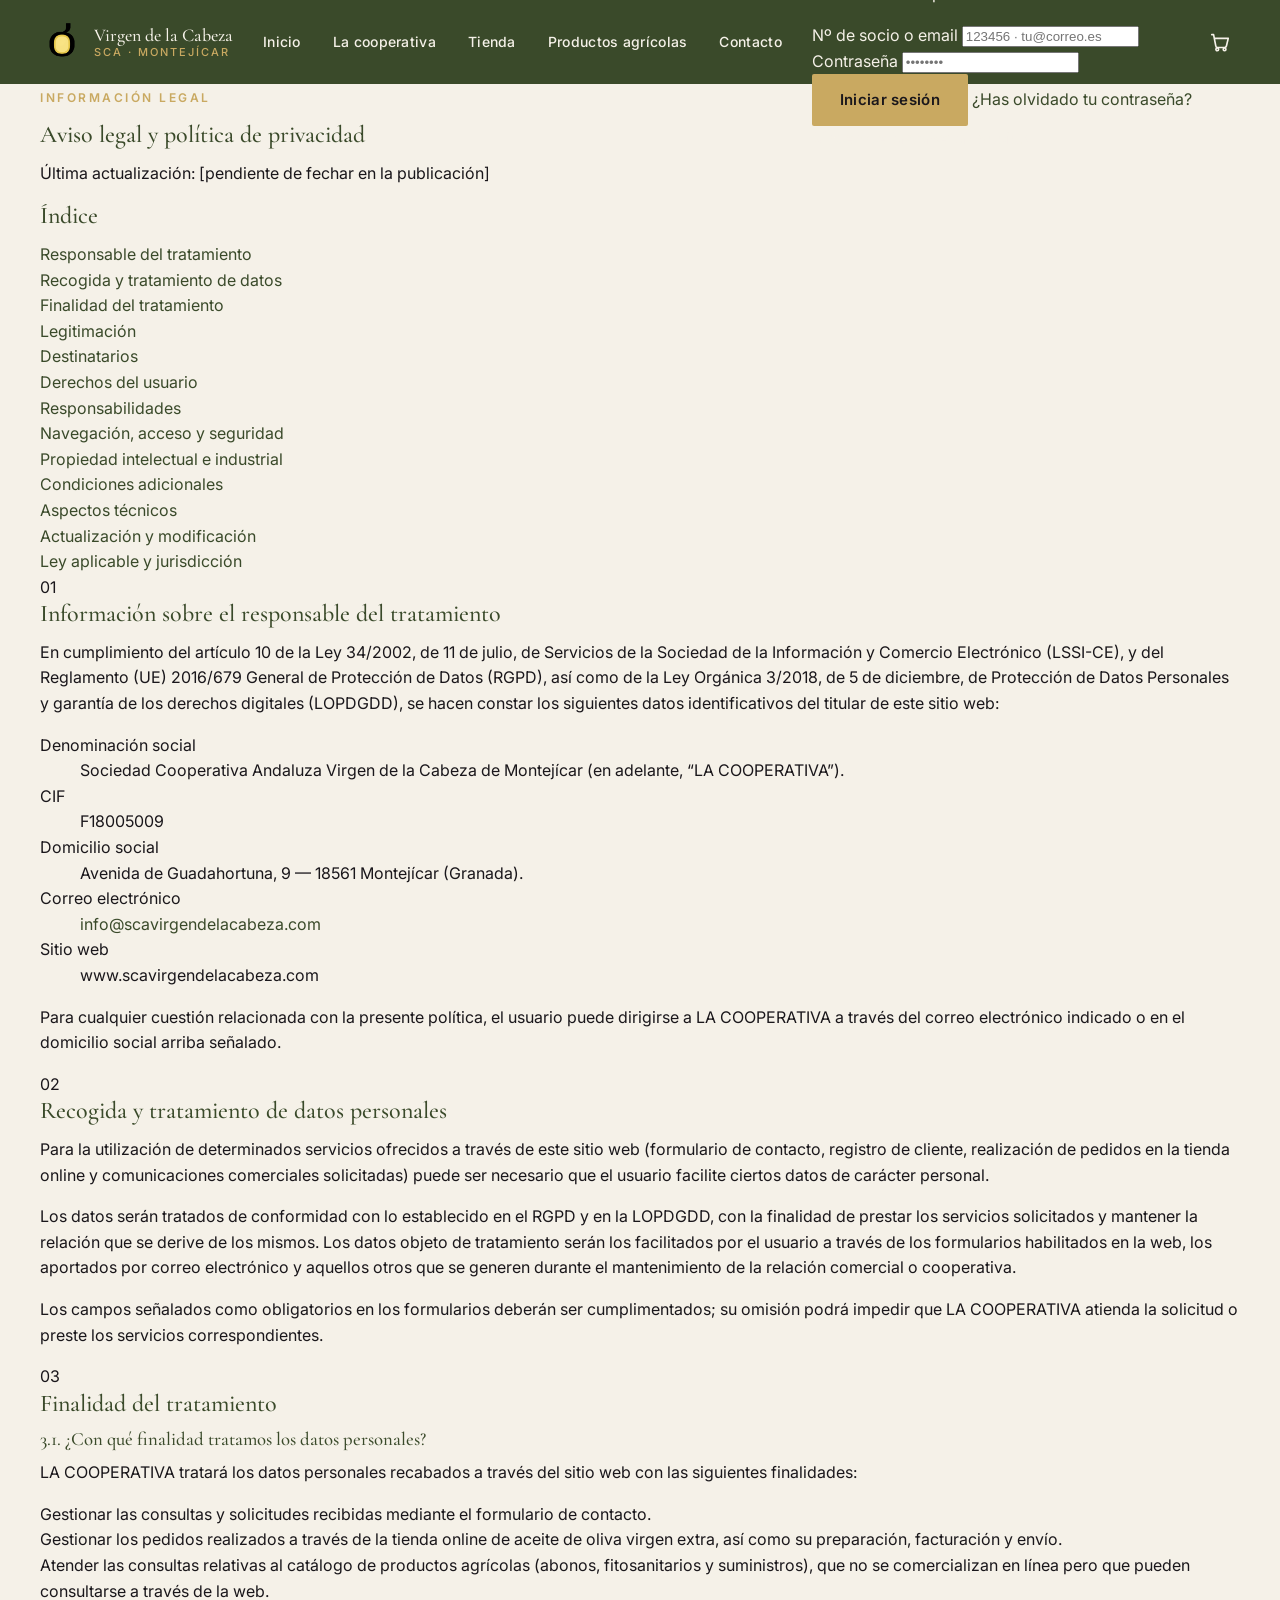
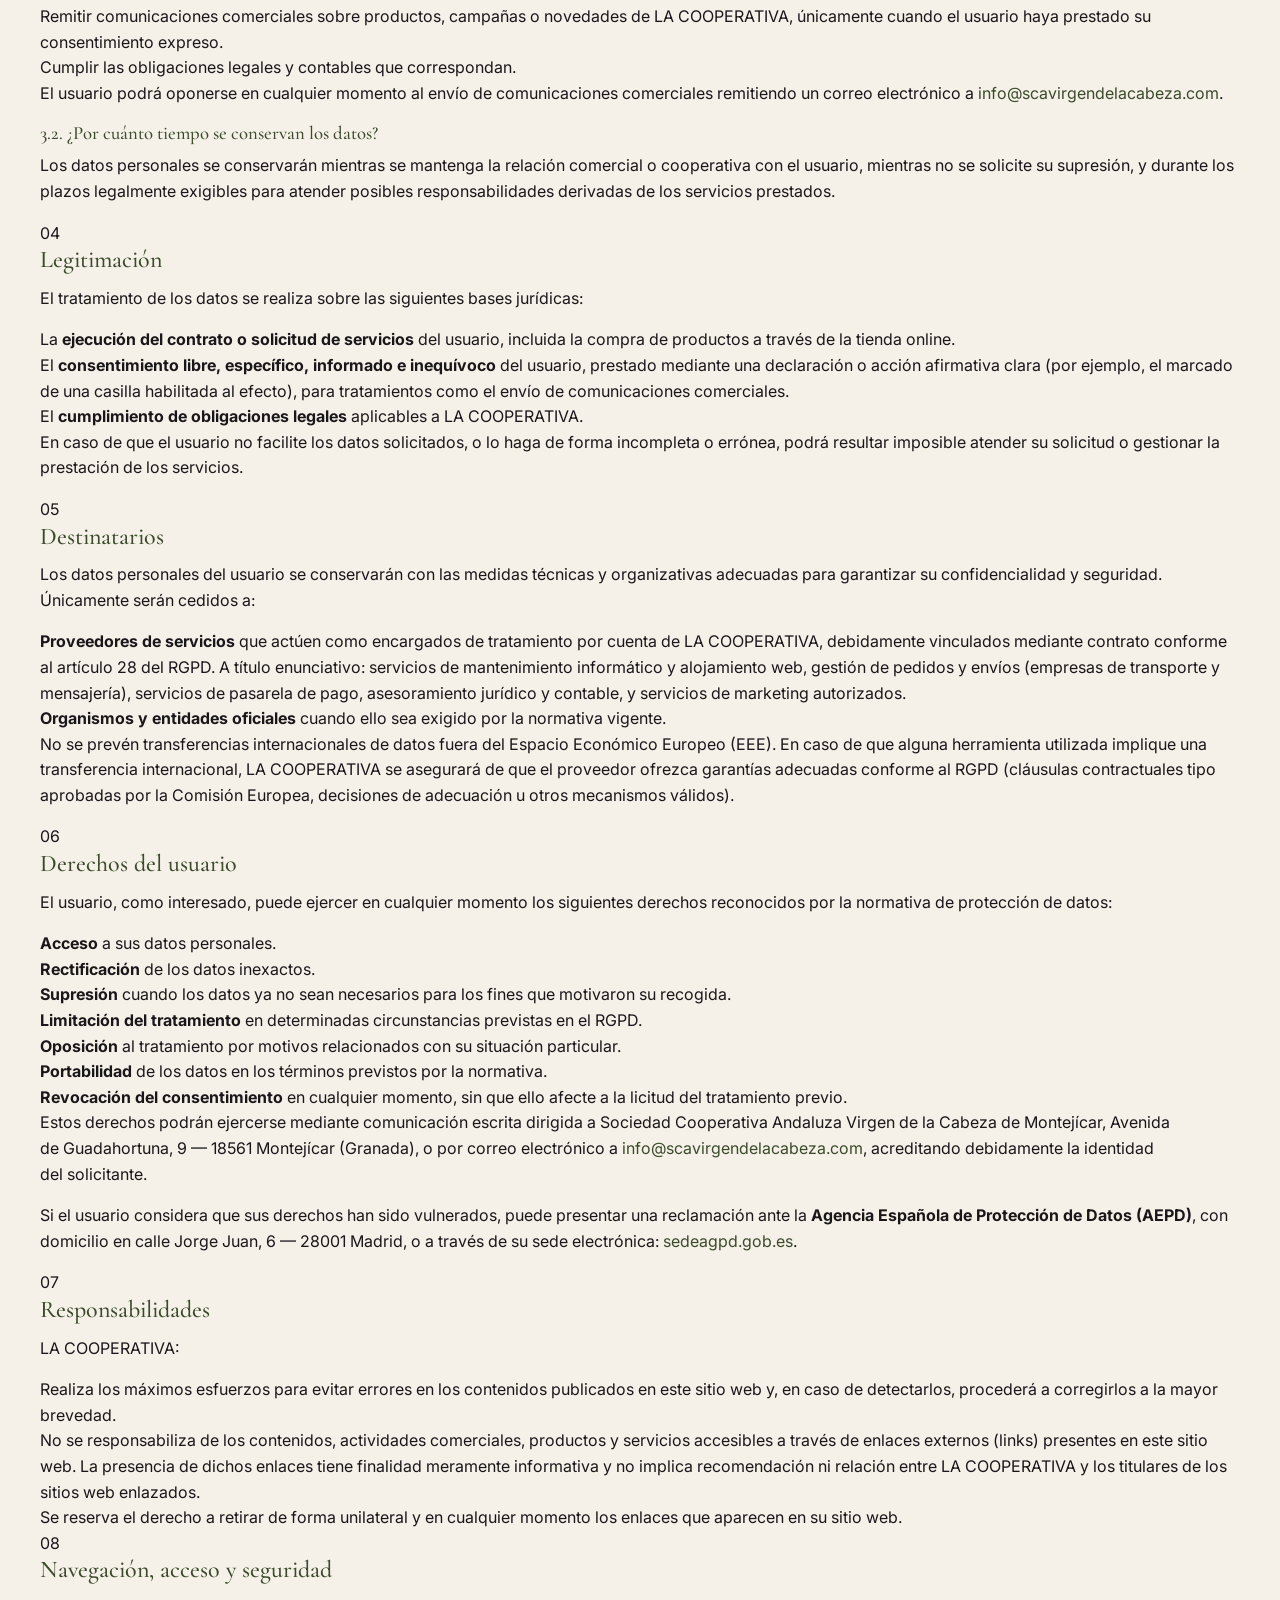
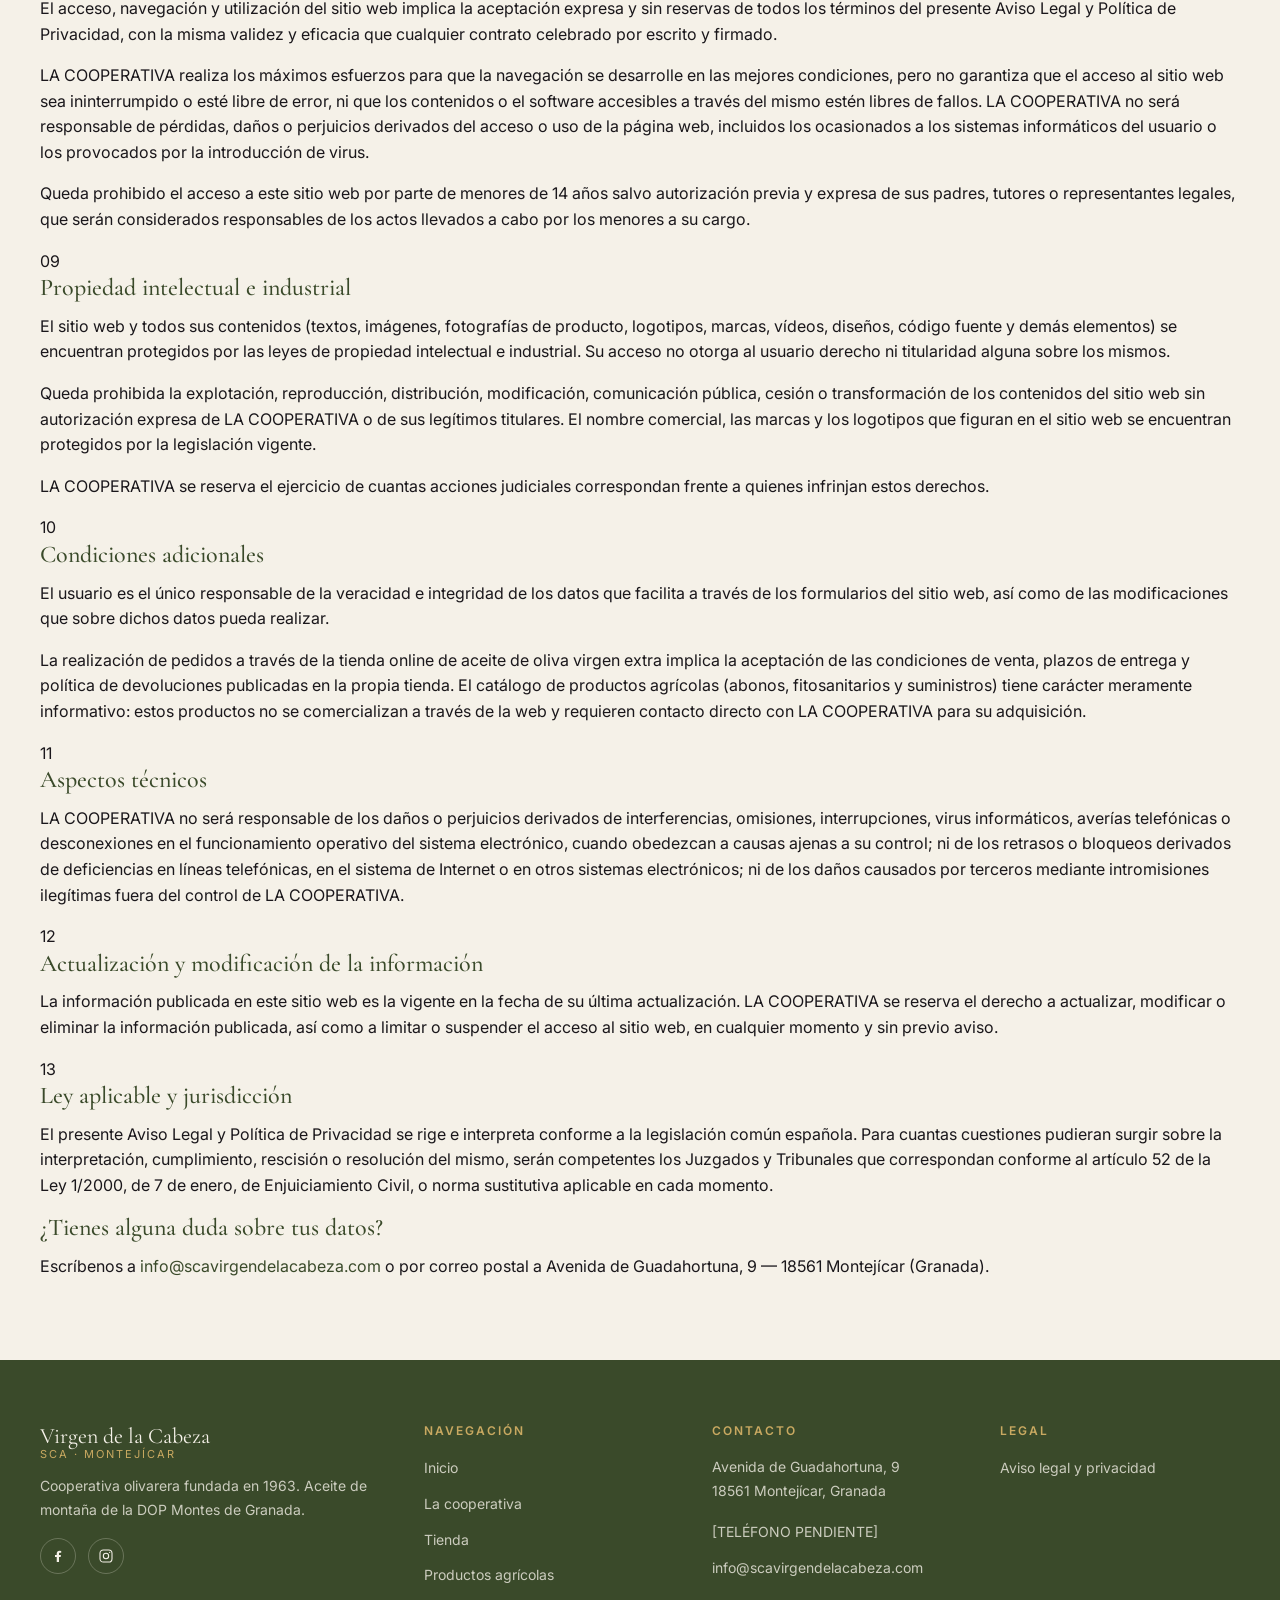
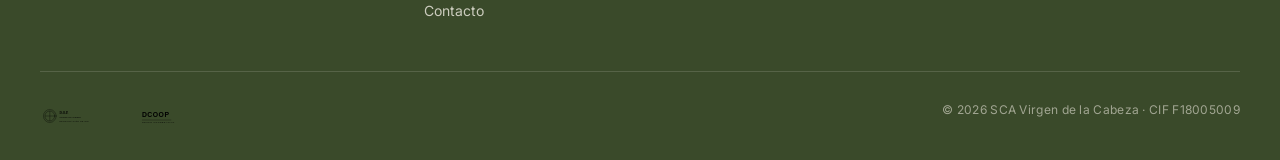
==== aviso-legal.html @ dc2689e3 "Add files via upload" ====
<!DOCTYPE html>
<html lang="es">
<head>
  <meta charset="UTF-8" />
  <meta name="viewport" content="width=device-width, initial-scale=1.0" />
  <title>Aviso legal y política de privacidad · SCA Virgen de la Cabeza</title>
  <meta name="description" content="Aviso legal y política de privacidad de la Sociedad Cooperativa Andaluza Virgen de la Cabeza de Montejícar (Granada). CIF F18005009." />
  <meta name="robots" content="index,follow" />

  <!-- Google Fonts: Cormorant Garamond (titular) + Inter (cuerpo) -->
  <link rel="preconnect" href="https://fonts.googleapis.com" />
  <link rel="preconnect" href="https://fonts.gstatic.com" crossorigin />
  <link href="https://fonts.googleapis.com/css2?family=Cormorant+Garamond:wght@400;500;600&family=Inter:wght@400;500;600;700&display=swap" rel="stylesheet" />

  <link rel="stylesheet" href="styles/global.css" />
  <link rel="stylesheet" href="styles/componentes.css" />
  <link rel="stylesheet" href="styles/paginas.css" />
</head>

<body>

  <!-- ============================================================
       HEADER GLOBAL
       ============================================================ -->
  <header class="encabezado" role="banner">
    <div class="contenedor encabezado__inner">
      <a href="index.html" class="encabezado__logo" aria-label="SCA Virgen de la Cabeza — Inicio">
        <img src="assets/images/icons/LogoSCA.png" alt="" class="encabezado__logo-icono" aria-hidden="true" />
        <span>
          <span class="encabezado__logo-marca">Virgen de la Cabeza</span>
          <span class="encabezado__logo-sub">SCA · Montejícar</span>
        </span>
      </a>

      <nav class="encabezado__nav" aria-label="Navegación principal">
        <ul class="encabezado__nav-lista">
          <li><a class="encabezado__nav-link" href="index.html">Inicio</a></li>
          <li><a class="encabezado__nav-link" href="la-cooperativa.html">La cooperativa</a></li>
          <li><a class="encabezado__nav-link" href="tienda.html">Tienda</a></li>
          <li><a class="encabezado__nav-link" href="productos-agricolas.html">Productos agrícolas</a></li>
          <li><a class="encabezado__nav-link" href="contacto.html">Contacto</a></li>
        </ul>
      </nav>

      <div class="encabezado__acciones">
        <div class="encabezado__acceso">
          <button id="abrir-acceso" class="encabezado__acceso-boton" type="button"
                  aria-controls="acceso-panel" aria-expanded="false" aria-label="Acceso socios">
            <svg viewBox="0 0 24 24" fill="none" stroke="currentColor" stroke-width="1.8" stroke-linecap="round" stroke-linejoin="round" aria-hidden="true">
              <circle cx="12" cy="8" r="4"/>
              <path d="M4 21c0-4.4 3.6-8 8-8s8 3.6 8 8"/>
            </svg>
          </button>

          <div id="acceso-panel" class="acceso-panel" role="dialog" aria-modal="false" aria-labelledby="acceso-titulo" aria-hidden="true">
            <h2 id="acceso-titulo" class="acceso-panel__titulo">Acceso socios</h2>
            <p class="acceso-panel__subtitulo">Entra en tu área privada</p>

            <form class="acceso-form" novalidate>
              <div class="acceso-form__campo">
                <label class="acceso-form__etiqueta" for="acceso-usuario">Nº de socio o email</label>
                <input class="acceso-form__input" type="text" id="acceso-usuario" name="usuario"
                       autocomplete="username" placeholder="123456 · tu@correo.es" />
              </div>
              <div class="acceso-form__campo">
                <label class="acceso-form__etiqueta" for="acceso-clave">Contraseña</label>
                <input class="acceso-form__input" type="password" id="acceso-clave" name="contrasena"
                       autocomplete="current-password" placeholder="••••••••" />
              </div>
              <button class="boton boton--primario acceso-form__boton" type="submit">Iniciar sesión</button>
              <a class="acceso-form__olvido" href="#">¿Has olvidado tu contraseña?</a>
            </form>

            <p class="acceso-panel__pie"><strong>Virgen de la Cabeza</strong> · Socios</p>
          </div>
        </div>

        <a href="carrito.html" class="encabezado__carrito" aria-label="Ver carrito">
          <svg class="encabezado__carrito-icono" viewBox="0 0 24 24" fill="none" stroke="currentColor" stroke-width="1.8" stroke-linecap="round" stroke-linejoin="round" aria-hidden="true">
            <path d="M3 4h2l2.4 12.2a2 2 0 0 0 2 1.8h7.6a2 2 0 0 0 2-1.6L21 8H6" />
            <circle cx="9" cy="20" r="1.5" />
            <circle cx="17" cy="20" r="1.5" />
          </svg>
          <span class="encabezado__carrito-contador" data-contador-carrito data-cantidad="0">0</span>
        </a>

        <button id="abrir-menu-movil" class="encabezado__hamburguesa" type="button" aria-controls="menu-movil" aria-expanded="false" aria-label="Abrir menú">
          <span></span>
          <span></span>
          <span></span>
        </button>
      </div>
    </div>

    <div id="menu-movil" class="menu-movil" aria-hidden="true">
      <nav aria-label="Navegación móvil">
        <ul class="menu-movil__lista">
          <li><a class="menu-movil__link" href="index.html">Inicio</a></li>
          <li><a class="menu-movil__link" href="la-cooperativa.html">La cooperativa</a></li>
          <li><a class="menu-movil__link" href="tienda.html">Tienda</a></li>
          <li><a class="menu-movil__link" href="productos-agricolas.html">Productos agrícolas</a></li>
          <li><a class="menu-movil__link" href="contacto.html">Contacto</a></li>
        </ul>
      </nav>
    </div>
  </header>

  <main id="contenido">

    <!-- ============================================================
         CABECERA DE LA PÁGINA — bloque corto, no es un hero comercial
         ============================================================ -->
    <section class="legal-cabecera" aria-labelledby="legal-titulo">
      <div class="contenedor">
        <span class="eyebrow">Información legal</span>
        <h1 id="legal-titulo" class="legal-cabecera__titulo">Aviso legal y política de privacidad</h1>
        <p class="legal-cabecera__meta">
          Última actualización: <time datetime="2026-05-18">[pendiente de fechar en la publicación]</time>
        </p>
      </div>
    </section>

    <!-- ============================================================
         CUERPO LEGAL — TOC sticky a la izquierda + texto a la derecha
         Cada apartado tiene un id para los enlaces del TOC y para
         enlaces externos (anchors compartibles).
         ============================================================ -->
    <section class="legal" aria-label="Contenido del aviso legal">
      <div class="contenedor legal__grid">

        <!-- Tabla de contenido — sidebar -->
        <aside class="legal-toc" aria-labelledby="legal-toc-titulo">
          <h2 id="legal-toc-titulo" class="legal-toc__titulo">Índice</h2>
          <nav aria-label="Índice de secciones">
            <ol class="legal-toc__lista">
              <li><a href="#s1">Responsable del tratamiento</a></li>
              <li><a href="#s2">Recogida y tratamiento de datos</a></li>
              <li><a href="#s3">Finalidad del tratamiento</a></li>
              <li><a href="#s4">Legitimación</a></li>
              <li><a href="#s5">Destinatarios</a></li>
              <li><a href="#s6">Derechos del usuario</a></li>
              <li><a href="#s7">Responsabilidades</a></li>
              <li><a href="#s8">Navegación, acceso y seguridad</a></li>
              <li><a href="#s9">Propiedad intelectual e industrial</a></li>
              <li><a href="#s10">Condiciones adicionales</a></li>
              <li><a href="#s11">Aspectos técnicos</a></li>
              <li><a href="#s12">Actualización y modificación</a></li>
              <li><a href="#s13">Ley aplicable y jurisdicción</a></li>
            </ol>
          </nav>
        </aside>

        <!-- Cuerpo del aviso legal -->
        <article class="legal-cuerpo">

          <section class="legal-seccion" id="s1" aria-labelledby="s1-titulo">
            <span class="legal-seccion__numero">01</span>
            <h2 class="legal-seccion__titulo" id="s1-titulo">Información sobre el responsable del tratamiento</h2>
            <p>
              En cumplimiento del artículo 10 de la Ley 34/2002, de 11 de julio, de Servicios de la Sociedad de la Información y Comercio Electrónico (LSSI-CE), y del Reglamento (UE) 2016/679 General de Protección de Datos (RGPD), así como de la Ley Orgánica 3/2018, de 5 de diciembre, de Protección de Datos Personales y garantía de los derechos digitales (LOPDGDD), se hacen constar los siguientes datos identificativos del titular de este sitio web:
            </p>
            <dl class="legal-datos">
              <div class="legal-datos__fila">
                <dt>Denominación social</dt>
                <dd>Sociedad Cooperativa Andaluza Virgen de la Cabeza de Montejícar (en adelante, “LA COOPERATIVA”).</dd>
              </div>
              <div class="legal-datos__fila">
                <dt>CIF</dt>
                <dd>F18005009</dd>
              </div>
              <div class="legal-datos__fila">
                <dt>Domicilio social</dt>
                <dd>Avenida de Guadahortuna, 9 — 18561 Montejícar (Granada).</dd>
              </div>
              <div class="legal-datos__fila">
                <dt>Correo electrónico</dt>
                <dd><a href="mailto:info@scavirgendelacabeza.com">info@scavirgendelacabeza.com</a></dd>
              </div>
              <div class="legal-datos__fila">
                <dt>Sitio web</dt>
                <dd>www.scavirgendelacabeza.com</dd>
              </div>
            </dl>
            <p>
              Para cualquier cuestión relacionada con la presente política, el usuario puede dirigirse a LA COOPERATIVA a través del correo electrónico indicado o en el domicilio social arriba señalado.
            </p>
          </section>

          <section class="legal-seccion" id="s2" aria-labelledby="s2-titulo">
            <span class="legal-seccion__numero">02</span>
            <h2 class="legal-seccion__titulo" id="s2-titulo">Recogida y tratamiento de datos personales</h2>
            <p>
              Para la utilización de determinados servicios ofrecidos a través de este sitio web (formulario de contacto, registro de cliente, realización de pedidos en la tienda online y comunicaciones comerciales solicitadas) puede ser necesario que el usuario facilite ciertos datos de carácter personal.
            </p>
            <p>
              Los datos serán tratados de conformidad con lo establecido en el RGPD y en la LOPDGDD, con la finalidad de prestar los servicios solicitados y mantener la relación que se derive de los mismos. Los datos objeto de tratamiento serán los facilitados por el usuario a través de los formularios habilitados en la web, los aportados por correo electrónico y aquellos otros que se generen durante el mantenimiento de la relación comercial o cooperativa.
            </p>
            <p>
              Los campos señalados como obligatorios en los formularios deberán ser cumplimentados; su omisión podrá impedir que LA COOPERATIVA atienda la solicitud o preste los servicios correspondientes.
            </p>
          </section>

          <section class="legal-seccion" id="s3" aria-labelledby="s3-titulo">
            <span class="legal-seccion__numero">03</span>
            <h2 class="legal-seccion__titulo" id="s3-titulo">Finalidad del tratamiento</h2>

            <h3 class="legal-subtitulo">3.1. ¿Con qué finalidad tratamos los datos personales?</h3>
            <p>LA COOPERATIVA tratará los datos personales recabados a través del sitio web con las siguientes finalidades:</p>
            <ul class="legal-lista">
              <li>Gestionar las consultas y solicitudes recibidas mediante el formulario de contacto.</li>
              <li>Gestionar los pedidos realizados a través de la tienda online de aceite de oliva virgen extra, así como su preparación, facturación y envío.</li>
              <li>Atender las consultas relativas al catálogo de productos agrícolas (abonos, fitosanitarios y suministros), que no se comercializan en línea pero que pueden consultarse a través de la web.</li>
              <li>Remitir comunicaciones comerciales sobre productos, campañas o novedades de LA COOPERATIVA, únicamente cuando el usuario haya prestado su consentimiento expreso.</li>
              <li>Cumplir las obligaciones legales y contables que correspondan.</li>
            </ul>
            <p>
              El usuario podrá oponerse en cualquier momento al envío de comunicaciones comerciales remitiendo un correo electrónico a <a href="mailto:info@scavirgendelacabeza.com">info@scavirgendelacabeza.com</a>.
            </p>

            <h3 class="legal-subtitulo">3.2. ¿Por cuánto tiempo se conservan los datos?</h3>
            <p>
              Los datos personales se conservarán mientras se mantenga la relación comercial o cooperativa con el usuario, mientras no se solicite su supresión, y durante los plazos legalmente exigibles para atender posibles responsabilidades derivadas de los servicios prestados.
            </p>
          </section>

          <section class="legal-seccion" id="s4" aria-labelledby="s4-titulo">
            <span class="legal-seccion__numero">04</span>
            <h2 class="legal-seccion__titulo" id="s4-titulo">Legitimación</h2>
            <p>El tratamiento de los datos se realiza sobre las siguientes bases jurídicas:</p>
            <ul class="legal-lista">
              <li>La <strong>ejecución del contrato o solicitud de servicios</strong> del usuario, incluida la compra de productos a través de la tienda online.</li>
              <li>El <strong>consentimiento libre, específico, informado e inequívoco</strong> del usuario, prestado mediante una declaración o acción afirmativa clara (por ejemplo, el marcado de una casilla habilitada al efecto), para tratamientos como el envío de comunicaciones comerciales.</li>
              <li>El <strong>cumplimiento de obligaciones legales</strong> aplicables a LA COOPERATIVA.</li>
            </ul>
            <p>
              En caso de que el usuario no facilite los datos solicitados, o lo haga de forma incompleta o errónea, podrá resultar imposible atender su solicitud o gestionar la prestación de los servicios.
            </p>
          </section>

          <section class="legal-seccion" id="s5" aria-labelledby="s5-titulo">
            <span class="legal-seccion__numero">05</span>
            <h2 class="legal-seccion__titulo" id="s5-titulo">Destinatarios</h2>
            <p>
              Los datos personales del usuario se conservarán con las medidas técnicas y organizativas adecuadas para garantizar su confidencialidad y seguridad. Únicamente serán cedidos a:
            </p>
            <ul class="legal-lista">
              <li>
                <strong>Proveedores de servicios</strong> que actúen como encargados de tratamiento por cuenta de LA COOPERATIVA, debidamente vinculados mediante contrato conforme al artículo 28 del RGPD. A título enunciativo: servicios de mantenimiento informático y alojamiento web, gestión de pedidos y envíos (empresas de transporte y mensajería), servicios de pasarela de pago, asesoramiento jurídico y contable, y servicios de marketing autorizados.
              </li>
              <li>
                <strong>Organismos y entidades oficiales</strong> cuando ello sea exigido por la normativa vigente.
              </li>
            </ul>
            <p>
              No se prevén transferencias internacionales de datos fuera del Espacio Económico Europeo (EEE). En caso de que alguna herramienta utilizada implique una transferencia internacional, LA COOPERATIVA se asegurará de que el proveedor ofrezca garantías adecuadas conforme al RGPD (cláusulas contractuales tipo aprobadas por la Comisión Europea, decisiones de adecuación u otros mecanismos válidos).
            </p>
          </section>

          <section class="legal-seccion" id="s6" aria-labelledby="s6-titulo">
            <span class="legal-seccion__numero">06</span>
            <h2 class="legal-seccion__titulo" id="s6-titulo">Derechos del usuario</h2>
            <p>El usuario, como interesado, puede ejercer en cualquier momento los siguientes derechos reconocidos por la normativa de protección de datos:</p>
            <ul class="legal-lista">
              <li><strong>Acceso</strong> a sus datos personales.</li>
              <li><strong>Rectificación</strong> de los datos inexactos.</li>
              <li><strong>Supresión</strong> cuando los datos ya no sean necesarios para los fines que motivaron su recogida.</li>
              <li><strong>Limitación del tratamiento</strong> en determinadas circunstancias previstas en el RGPD.</li>
              <li><strong>Oposición</strong> al tratamiento por motivos relacionados con su situación particular.</li>
              <li><strong>Portabilidad</strong> de los datos en los términos previstos por la normativa.</li>
              <li><strong>Revocación del consentimiento</strong> en cualquier momento, sin que ello afecte a la licitud del tratamiento previo.</li>
            </ul>
            <p>
              Estos derechos podrán ejercerse mediante comunicación escrita dirigida a Sociedad Cooperativa Andaluza Virgen de la Cabeza de Montejícar, Avenida de Guadahortuna, 9 — 18561 Montejícar (Granada), o por correo electrónico a <a href="mailto:info@scavirgendelacabeza.com">info@scavirgendelacabeza.com</a>, acreditando debidamente la identidad del solicitante.
            </p>
            <p>
              Si el usuario considera que sus derechos han sido vulnerados, puede presentar una reclamación ante la <strong>Agencia Española de Protección de Datos (AEPD)</strong>, con domicilio en calle Jorge Juan, 6 — 28001 Madrid, o a través de su sede electrónica: <a href="https://sedeagpd.gob.es/sede-electronica-web/" target="_blank" rel="noopener noreferrer">sedeagpd.gob.es</a>.
            </p>
          </section>

          <section class="legal-seccion" id="s7" aria-labelledby="s7-titulo">
            <span class="legal-seccion__numero">07</span>
            <h2 class="legal-seccion__titulo" id="s7-titulo">Responsabilidades</h2>
            <p>LA COOPERATIVA:</p>
            <ul class="legal-lista">
              <li>Realiza los máximos esfuerzos para evitar errores en los contenidos publicados en este sitio web y, en caso de detectarlos, procederá a corregirlos a la mayor brevedad.</li>
              <li>No se responsabiliza de los contenidos, actividades comerciales, productos y servicios accesibles a través de enlaces externos (links) presentes en este sitio web. La presencia de dichos enlaces tiene finalidad meramente informativa y no implica recomendación ni relación entre LA COOPERATIVA y los titulares de los sitios web enlazados.</li>
              <li>Se reserva el derecho a retirar de forma unilateral y en cualquier momento los enlaces que aparecen en su sitio web.</li>
            </ul>
          </section>

          <section class="legal-seccion" id="s8" aria-labelledby="s8-titulo">
            <span class="legal-seccion__numero">08</span>
            <h2 class="legal-seccion__titulo" id="s8-titulo">Navegación, acceso y seguridad</h2>
            <p>
              El acceso, navegación y utilización del sitio web implica la aceptación expresa y sin reservas de todos los términos del presente Aviso Legal y Política de Privacidad, con la misma validez y eficacia que cualquier contrato celebrado por escrito y firmado.
            </p>
            <p>
              LA COOPERATIVA realiza los máximos esfuerzos para que la navegación se desarrolle en las mejores condiciones, pero no garantiza que el acceso al sitio web sea ininterrumpido o esté libre de error, ni que los contenidos o el software accesibles a través del mismo estén libres de fallos. LA COOPERATIVA no será responsable de pérdidas, daños o perjuicios derivados del acceso o uso de la página web, incluidos los ocasionados a los sistemas informáticos del usuario o los provocados por la introducción de virus.
            </p>
            <p>
              Queda prohibido el acceso a este sitio web por parte de menores de 14 años salvo autorización previa y expresa de sus padres, tutores o representantes legales, que serán considerados responsables de los actos llevados a cabo por los menores a su cargo.
            </p>
          </section>

          <section class="legal-seccion" id="s9" aria-labelledby="s9-titulo">
            <span class="legal-seccion__numero">09</span>
            <h2 class="legal-seccion__titulo" id="s9-titulo">Propiedad intelectual e industrial</h2>
            <p>
              El sitio web y todos sus contenidos (textos, imágenes, fotografías de producto, logotipos, marcas, vídeos, diseños, código fuente y demás elementos) se encuentran protegidos por las leyes de propiedad intelectual e industrial. Su acceso no otorga al usuario derecho ni titularidad alguna sobre los mismos.
            </p>
            <p>
              Queda prohibida la explotación, reproducción, distribución, modificación, comunicación pública, cesión o transformación de los contenidos del sitio web sin autorización expresa de LA COOPERATIVA o de sus legítimos titulares. El nombre comercial, las marcas y los logotipos que figuran en el sitio web se encuentran protegidos por la legislación vigente.
            </p>
            <p>
              LA COOPERATIVA se reserva el ejercicio de cuantas acciones judiciales correspondan frente a quienes infrinjan estos derechos.
            </p>
          </section>

          <section class="legal-seccion" id="s10" aria-labelledby="s10-titulo">
            <span class="legal-seccion__numero">10</span>
            <h2 class="legal-seccion__titulo" id="s10-titulo">Condiciones adicionales</h2>
            <p>
              El usuario es el único responsable de la veracidad e integridad de los datos que facilita a través de los formularios del sitio web, así como de las modificaciones que sobre dichos datos pueda realizar.
            </p>
            <p>
              La realización de pedidos a través de la tienda online de aceite de oliva virgen extra implica la aceptación de las condiciones de venta, plazos de entrega y política de devoluciones publicadas en la propia tienda. El catálogo de productos agrícolas (abonos, fitosanitarios y suministros) tiene carácter meramente informativo: estos productos no se comercializan a través de la web y requieren contacto directo con LA COOPERATIVA para su adquisición.
            </p>
          </section>

          <section class="legal-seccion" id="s11" aria-labelledby="s11-titulo">
            <span class="legal-seccion__numero">11</span>
            <h2 class="legal-seccion__titulo" id="s11-titulo">Aspectos técnicos</h2>
            <p>
              LA COOPERATIVA no será responsable de los daños o perjuicios derivados de interferencias, omisiones, interrupciones, virus informáticos, averías telefónicas o desconexiones en el funcionamiento operativo del sistema electrónico, cuando obedezcan a causas ajenas a su control; ni de los retrasos o bloqueos derivados de deficiencias en líneas telefónicas, en el sistema de Internet o en otros sistemas electrónicos; ni de los daños causados por terceros mediante intromisiones ilegítimas fuera del control de LA COOPERATIVA.
            </p>
          </section>

          <section class="legal-seccion" id="s12" aria-labelledby="s12-titulo">
            <span class="legal-seccion__numero">12</span>
            <h2 class="legal-seccion__titulo" id="s12-titulo">Actualización y modificación de la información</h2>
            <p>
              La información publicada en este sitio web es la vigente en la fecha de su última actualización. LA COOPERATIVA se reserva el derecho a actualizar, modificar o eliminar la información publicada, así como a limitar o suspender el acceso al sitio web, en cualquier momento y sin previo aviso.
            </p>
          </section>

          <section class="legal-seccion" id="s13" aria-labelledby="s13-titulo">
            <span class="legal-seccion__numero">13</span>
            <h2 class="legal-seccion__titulo" id="s13-titulo">Ley aplicable y jurisdicción</h2>
            <p>
              El presente Aviso Legal y Política de Privacidad se rige e interpreta conforme a la legislación común española. Para cuantas cuestiones pudieran surgir sobre la interpretación, cumplimiento, rescisión o resolución del mismo, serán competentes los Juzgados y Tribunales que correspondan conforme al artículo 52 de la Ley 1/2000, de 7 de enero, de Enjuiciamiento Civil, o norma sustitutiva aplicable en cada momento.
            </p>
          </section>

          <!-- Bloque de contacto al final, recordatorio del canal de consultas -->
          <aside class="legal-contacto" aria-label="Canal de consultas">
            <h2 class="legal-contacto__titulo">¿Tienes alguna duda sobre tus datos?</h2>
            <p class="legal-contacto__texto">
              Escríbenos a <a href="mailto:info@scavirgendelacabeza.com">info@scavirgendelacabeza.com</a> o por correo postal a Avenida de Guadahortuna, 9 — 18561 Montejícar (Granada).
            </p>
          </aside>

        </article>
      </div>
    </section>

  </main>

  <!-- ============================================================
       FOOTER GLOBAL
       ============================================================ -->
  <footer class="pie" role="contentinfo">
    <div class="contenedor">
      <div class="pie__grid">
        <div class="pie__columna">
          <div class="pie__marca">
            Virgen de la Cabeza
            <span class="pie__marca-sub">SCA · Montejícar</span>
          </div>
          <p class="pie__texto">Cooperativa olivarera fundada en 1963. Aceite de montaña de la DOP Montes de Granada.</p>
          <div class="pie__redes">
            <a class="pie__red" href="#" aria-label="Facebook">
              <svg width="16" height="16" viewBox="0 0 24 24" fill="currentColor" aria-hidden="true"><path d="M13.5 21v-7.5h2.5l.4-3H13.5V8.7c0-.9.3-1.5 1.6-1.5h1.7V4.4A24 24 0 0 0 14.3 4c-2.5 0-4.2 1.5-4.2 4.3v2.2H7.5v3h2.6V21h3.4Z"/></svg>
            </a>
            <a class="pie__red" href="#" aria-label="Instagram">
              <svg width="16" height="16" viewBox="0 0 24 24" fill="none" stroke="currentColor" stroke-width="1.6" aria-hidden="true">
                <rect x="3" y="3" width="18" height="18" rx="5"/>
                <circle cx="12" cy="12" r="4"/>
                <circle cx="17.5" cy="6.5" r="1" fill="currentColor" stroke="none"/>
              </svg>
            </a>
          </div>
        </div>

        <div class="pie__columna">
          <h3>Navegación</h3>
          <ul class="pie__lista">
            <li><a href="index.html">Inicio</a></li>
            <li><a href="la-cooperativa.html">La cooperativa</a></li>
            <li><a href="tienda.html">Tienda</a></li>
            <li><a href="productos-agricolas.html">Productos agrícolas</a></li>
            <li><a href="contacto.html">Contacto</a></li>
          </ul>
        </div>

        <div class="pie__columna">
          <h3>Contacto</h3>
          <p class="pie__texto">
            Avenida de Guadahortuna, 9<br />
            18561 Montejícar, Granada
          </p>
          <ul class="pie__lista">
            <li><a href="tel:+34958000000">[TELÉFONO PENDIENTE]</a></li>
            <li><a href="mailto:info@scavirgendelacabeza.com">info@scavirgendelacabeza.com</a></li>
          </ul>
        </div>

        <div class="pie__columna">
          <h3>Legal</h3>
          <ul class="pie__lista">
            <li><a href="aviso-legal.html" aria-current="page">Aviso legal y privacidad</a></li>
          </ul>
        </div>
      </div>

      <div class="pie__franja">
        <div class="pie__sellos">
          <img src="assets/images/certifications/dop-montes-granada.svg" alt="DOP Montes de Granada" />
          <span class="pie__sellos-divisor" aria-hidden="true"></span>
          <img src="assets/images/certifications/dcoop.svg" alt="DCOOP" />
        </div>
        <p class="pie__copyright">© <span id="anyo-actual">2026</span> SCA Virgen de la Cabeza · CIF F18005009</p>
      </div>
    </div>
  </footer>

  <!-- Botón flotante "subir arriba" -->
  <button id="subir-arriba" class="subir-arriba" type="button" aria-label="Volver arriba">
    <svg viewBox="0 0 24 24" fill="none" stroke="currentColor" stroke-width="2" stroke-linecap="round" stroke-linejoin="round" aria-hidden="true">
      <polyline points="6 15 12 9 18 15" />
    </svg>
  </button>

  <script>
    document.getElementById('anyo-actual').textContent = new Date().getFullYear();

    // TOC del aviso legal: resalta el enlace de la sección visible.
    // Usa IntersectionObserver para no tirar de scroll listeners pesados.
    (function () {
      const enlaces = document.querySelectorAll('.legal-toc__lista a[href^="#"]');
      if (!enlaces.length || !('IntersectionObserver' in window)) return;

      const mapa = new Map();
      enlaces.forEach((a) => {
        const id = a.getAttribute('href').slice(1);
        const seccion = document.getElementById(id);
        if (seccion) mapa.set(seccion, a);
      });

      let activa = null;
      const marcar = (a) => {
        if (activa === a) return;
        if (activa) activa.removeAttribute('aria-current');
        activa = a;
        if (a) a.setAttribute('aria-current', 'true');
      };

      const io = new IntersectionObserver((entradas) => {
        // De entre las secciones visibles, elegimos la más cercana al top.
        const visibles = entradas
          .filter((e) => e.isIntersecting)
          .map((e) => ({ el: e.target, top: e.boundingClientRect.top }))
          .sort((a, b) => a.top - b.top);
        if (visibles.length) marcar(mapa.get(visibles[0].el));
      }, {
        rootMargin: '-120px 0px -60% 0px',
        threshold: 0
      });

      mapa.forEach((_, seccion) => io.observe(seccion));
    })();
  </script>

  <script src="scripts/main.js" defer></script>
</body>
</html>
---- styles/global.css ----
/* ============================================================
   global.css — Variables, reset, tipografía y utilidades
   SCA Virgen de la Cabeza
   ============================================================ */

/* Paleta y tipografías globales.
   Cualquier color o fuente nueva en componentes debería pasar antes por aquí. */
:root {
  /* Color */
  --color-oliva-oscuro: #3A4A2A;
  --color-crema:        #F5F1E8;
  --color-dorado:       #C9A961;
  --color-tierra:       #8B7355;
  --color-carbon:       #1A171B;
  --color-blanco:       #FFFFFF;
  --color-gris-suave:   #E8E2D4;

  /* Tipografía */
  --fuente-titular: 'Cormorant Garamond', Georgia, serif;
  --fuente-cuerpo:  'Inter', system-ui, -apple-system, sans-serif;

  /* Layout */
  --ancho-maximo: 1240px;
  --padding-lateral: 20px;

  /* Sombras reutilizables */
  --sombra-suave: 0 8px 24px rgba(26, 23, 27, 0.08);
  --sombra-media: 0 14px 32px rgba(26, 23, 27, 0.12);

  /* Transición estándar para hover/focus */
  --transicion-rapida: 200ms ease;
  --transicion-media: 400ms ease;
}

/* ----------------------------------------------------------
   Reset mínimo (no usamos Normalize porque no compensa el peso)
   ---------------------------------------------------------- */
*,
*::before,
*::after { box-sizing: border-box; }

html { scroll-behavior: smooth; }

body {
  margin: 0;
  font-family: var(--fuente-cuerpo);
  font-size: 16px;
  line-height: 1.6;
  color: var(--color-carbon);
  background-color: var(--color-crema);
  -webkit-font-smoothing: antialiased;
  text-rendering: optimizeLegibility;
}

h1, h2, h3, h4, h5, h6 {
  margin: 0 0 .5em;
  font-family: var(--fuente-titular);
  font-weight: 500;
  line-height: 1.15;
  color: var(--color-oliva-oscuro);
  text-wrap: balance;
}

p { margin: 0 0 1em; text-wrap: pretty; }

a {
  color: var(--color-oliva-oscuro);
  text-decoration: none;
  transition: color var(--transicion-rapida);
}
a:hover { color: var(--color-dorado); }

img, svg, video {
  display: block;
  max-width: 100%;
  height: auto;
}

button { font: inherit; cursor: pointer; border: 0; background: none; color: inherit; }

ul, ol { margin: 0; padding: 0; list-style: none; }

/* Foco accesible — visible solo cuando se navega con teclado */
:focus-visible {
  outline: 2px solid var(--color-dorado);
  outline-offset: 3px;
  border-radius: 2px;
}

/* ----------------------------------------------------------
   Utilidades
   ---------------------------------------------------------- */

/* Contenedor centrado con padding lateral */
.contenedor {
  width: 100%;
  max-width: var(--ancho-maximo);
  margin: 0 auto;
  padding: 0 var(--padding-lateral);
}

/* Eyebrow: pequeño rótulo dorado encima de los titulares */
.eyebrow {
  display: inline-block;
  font-family: var(--fuente-cuerpo);
  font-size: 12px;
  font-weight: 600;
  letter-spacing: 2.5px;
  text-transform: uppercase;
  color: var(--color-dorado);
  margin-bottom: 14px;
}

/* Encabezado de bloque centrado (selector, virtudes, cronología, etc.) */
.encabezado-bloque { text-align: center; max-width: 720px; margin: 0 auto 56px; }
.encabezado-bloque .titulo-bloque { font-size: clamp(28px, 4vw, 40px); margin: 0; }

/* Texto solo para lectores de pantalla */
.solo-sr {
  position: absolute;
  width: 1px; height: 1px;
  padding: 0; margin: -1px;
  overflow: hidden; clip: rect(0, 0, 0, 0);
  white-space: nowrap; border: 0;
}

/* ----------------------------------------------------------
   Animaciones globales (fade-in al entrar en viewport)
   La clase .es-visible la añade el IntersectionObserver de main.js
   ---------------------------------------------------------- */
.al-aparecer {
  opacity: 0;
  transform: translateY(20px);
  transition: opacity 600ms ease, transform 600ms ease;
}
.al-aparecer.es-visible {
  opacity: 1;
  transform: translateY(0);
}

/* Stagger: hijos directos con clase .al-aparecer-hijo se retrasan 50ms cada uno */
.al-aparecer-hijo {
  opacity: 0;
  transform: translateY(20px);
  transition: opacity 600ms ease, transform 600ms ease;
}
.es-visible .al-aparecer-hijo { opacity: 1; transform: translateY(0); }
.es-visible > .al-aparecer-hijo:nth-child(1) { transition-delay: 0ms; }
.es-visible > .al-aparecer-hijo:nth-child(2) { transition-delay: 50ms; }
.es-visible > .al-aparecer-hijo:nth-child(3) { transition-delay: 100ms; }
.es-visible > .al-aparecer-hijo:nth-child(4) { transition-delay: 150ms; }
.es-visible > .al-aparecer-hijo:nth-child(5) { transition-delay: 200ms; }
.es-visible > .al-aparecer-hijo:nth-child(6) { transition-delay: 250ms; }

/* Si el usuario prefiere menos movimiento, anulamos todas las animaciones */
@media (prefers-reduced-motion: reduce) {
  *, *::before, *::after {
    animation-duration: 0.001ms !important;
    transition-duration: 0.001ms !important;
  }
  .al-aparecer, .al-aparecer-hijo { opacity: 1; transform: none; }
}
---- styles/componentes.css ----
/* ============================================================
   componentes.css — Componentes reutilizables
   Header, footer, botones, tarjetas, botón flotante
   ============================================================ */

/* ----------------------------------------------------------
   Botones
   ---------------------------------------------------------- */
.boton {
  display: inline-flex;
  align-items: center;
  justify-content: center;
  gap: 8px;
  padding: 14px 28px;
  font-family: var(--fuente-cuerpo);
  font-size: 15px;
  font-weight: 600;
  letter-spacing: .3px;
  border-radius: 2px;
  cursor: pointer;
  transition: background-color var(--transicion-rapida),
              color var(--transicion-rapida),
              transform var(--transicion-rapida),
              box-shadow var(--transicion-rapida);
}

.boton--primario {
  background-color: var(--color-dorado);
  color: var(--color-carbon);
}
.boton--primario:hover { background-color: #b89651; color: var(--color-carbon); }

.boton--secundario {
  background-color: transparent;
  color: var(--color-oliva-oscuro);
  border: 1.5px solid var(--color-oliva-oscuro);
}
.boton--secundario:hover {
  background-color: var(--color-oliva-oscuro);
  color: var(--color-crema);
}

/* ----------------------------------------------------------
   Header
   ---------------------------------------------------------- */
.encabezado {
  position: sticky;
  top: 0;
  z-index: 50;
  background-color: var(--color-oliva-oscuro);
  color: var(--color-crema);
}

.encabezado__inner {
  display: flex;
  align-items: center;
  justify-content: space-between;
  height: 72px;
}

.encabezado__logo {
  display: flex;
  align-items: center;
  gap: 10px;
  color: var(--color-crema);
  font-family: var(--fuente-titular);
  font-size: 18px;
  font-weight: 500;
  line-height: 1.1;
}
.encabezado__logo:hover { color: var(--color-dorado); }
.encabezado__logo-icono {
  display: block;
  width: 44px;
  height: 44px;
  object-fit: contain;
  flex-shrink: 0;
}
.encabezado__logo-marca { display: block; font-size: 18px; }
.encabezado__logo-sub  { display: block; font-size: 11px; font-family: var(--fuente-cuerpo); letter-spacing: 2px; text-transform: uppercase; color: var(--color-dorado); }

/* Navegación principal: oculta en mobile (se sustituye por overlay) */
.encabezado__nav { display: none; }

.encabezado__nav-lista {
  display: flex;
  align-items: center;
  gap: 32px;
}
.encabezado__nav-link {
  position: relative;
  color: var(--color-crema);
  font-size: 14px;
  font-weight: 500;
  letter-spacing: .3px;
  padding: 8px 0;
}
/* Subrayado animado (CSS puro) */
.encabezado__nav-link::after {
  content: "";
  position: absolute;
  left: 0; right: 0; bottom: 2px;
  height: 1.5px;
  background-color: var(--color-dorado);
  transform: scaleX(0);
  transform-origin: left;
  transition: transform var(--transicion-rapida);
}
.encabezado__nav-link:hover { color: var(--color-crema); }
.encabezado__nav-link:hover::after { transform: scaleX(1); }
.encabezado__nav-link[aria-current="page"]::after { transform: scaleX(1); }

/* Carrito + contador */
.encabezado__carrito {
  position: relative;
  display: inline-flex;
  align-items: center;
  justify-content: center;
  width: 40px; height: 40px;
  color: var(--color-crema);
  border-radius: 50%;
  transition: background-color var(--transicion-rapida);
}
.encabezado__carrito:hover { background-color: rgba(245, 241, 232, 0.1); color: var(--color-crema); }
.encabezado__carrito-icono { width: 22px; height: 22px; }
.encabezado__carrito-contador {
  position: absolute;
  top: 2px; right: 2px;
  min-width: 18px; height: 18px;
  padding: 0 5px;
  background-color: var(--color-dorado);
  color: var(--color-carbon);
  font-size: 11px;
  font-weight: 600;
  border-radius: 9px;
  display: flex;
  align-items: center;
  justify-content: center;
  line-height: 1;
}
.encabezado__carrito-contador[data-cantidad="0"] { display: none; }

/* Bounce sutil cuando se añade un producto al carrito */
@keyframes carrito-rebote {
  0%   { transform: scale(1); }
  35%  { transform: scale(1.18); }
  60%  { transform: scale(0.94); }
  100% { transform: scale(1); }
}
.encabezado__carrito--rebota { animation: carrito-rebote 500ms ease; }

/* Hamburguesa */
.encabezado__hamburguesa {
  display: inline-flex;
  flex-direction: column;
  justify-content: space-between;
  width: 28px; height: 20px;
  padding: 0;
}
.encabezado__hamburguesa span {
  display: block;
  width: 100%; height: 2px;
  background-color: var(--color-crema);
  transition: transform var(--transicion-rapida), opacity var(--transicion-rapida);
}
.encabezado__hamburguesa[aria-expanded="true"] span:nth-child(1) { transform: translateY(9px) rotate(45deg); }
.encabezado__hamburguesa[aria-expanded="true"] span:nth-child(2) { opacity: 0; }
.encabezado__hamburguesa[aria-expanded="true"] span:nth-child(3) { transform: translateY(-9px) rotate(-45deg); }

.encabezado__acciones { display: flex; align-items: center; gap: 8px; }

/* Menú móvil: panel deslizable */
.menu-movil {
  position: fixed;
  inset: 72px 0 0 0;
  background-color: var(--color-oliva-oscuro);
  transform: translateX(100%);
  transition: transform var(--transicion-media);
  z-index: 49;
  padding: 32px var(--padding-lateral);
  overflow-y: auto;
}
.menu-movil[aria-hidden="false"] { transform: translateX(0); }
.menu-movil__lista { display: flex; flex-direction: column; gap: 4px; }
.menu-movil__link {
  display: block;
  padding: 16px 0;
  color: var(--color-crema);
  font-size: 20px;
  font-family: var(--fuente-titular);
  border-bottom: 1px solid rgba(245, 241, 232, 0.12);
}
.menu-movil__link:hover { color: var(--color-dorado); }

/* ----------------------------------------------------------
   Footer
   ---------------------------------------------------------- */
.pie {
  background-color: var(--color-oliva-oscuro);
  color: var(--color-crema);
  padding: 64px 0 0;
  margin-top: 80px;
}
.pie__grid {
  display: grid;
  grid-template-columns: 1fr;
  gap: 40px;
  padding-bottom: 48px;
}
.pie__columna h3 {
  color: var(--color-crema);
  font-family: var(--fuente-cuerpo);
  font-size: 12px;
  font-weight: 600;
  letter-spacing: 2px;
  text-transform: uppercase;
  margin-bottom: 18px;
  color: var(--color-dorado);
}
.pie__marca { font-family: var(--fuente-titular); font-size: 22px; line-height: 1.1; margin-bottom: 14px; }
.pie__marca-sub { display: block; font-family: var(--fuente-cuerpo); font-size: 11px; letter-spacing: 2px; text-transform: uppercase; color: var(--color-dorado); }
.pie__texto { font-size: 14px; line-height: 1.7; color: rgba(245, 241, 232, 0.78); margin: 0 0 16px; }
.pie__lista { display: flex; flex-direction: column; gap: 10px; }
.pie__lista a { color: rgba(245, 241, 232, 0.78); font-size: 14px; }
.pie__lista a:hover { color: var(--color-dorado); }

.pie__redes { display: flex; gap: 12px; margin-top: 8px; }
.pie__red {
  display: inline-flex;
  align-items: center; justify-content: center;
  width: 36px; height: 36px;
  border: 1px solid rgba(245, 241, 232, 0.25);
  border-radius: 50%;
  color: var(--color-crema);
  transition: background-color var(--transicion-rapida), border-color var(--transicion-rapida), color var(--transicion-rapida);
}
.pie__red:hover { background-color: var(--color-dorado); border-color: var(--color-dorado); color: var(--color-carbon); }

/* Franja inferior con sellos */
.pie__franja {
  border-top: 1px solid rgba(245, 241, 232, 0.15);
  padding: 24px 0;
  display: flex;
  flex-direction: column;
  align-items: center;
  gap: 18px;
}
.pie__sellos {
  display: flex;
  align-items: center;
  gap: 24px;
  color: rgba(245, 241, 232, 0.7);
}
.pie__sellos svg { height: 36px; width: auto; }
.pie__sellos-divisor {
  width: 1px;
  height: 28px;
  background-color: rgba(245, 241, 232, 0.2);
}
.pie__copyright {
  font-size: 12px;
  color: rgba(245, 241, 232, 0.55);
  letter-spacing: .3px;
  text-align: center;
}

/* ----------------------------------------------------------
   Botón flotante "subir arriba"
   ---------------------------------------------------------- */
.subir-arriba {
  position: fixed;
  right: 20px;
  bottom: 20px;
  width: 46px; height: 46px;
  background-color: var(--color-oliva-oscuro);
  color: var(--color-crema);
  border-radius: 50%;
  display: inline-flex;
  align-items: center;
  justify-content: center;
  opacity: 0;
  visibility: hidden;
  transform: translateY(10px);
  transition: opacity var(--transicion-media), transform var(--transicion-media), background-color var(--transicion-rapida);
  z-index: 40;
  box-shadow: var(--sombra-media);
}
.subir-arriba.es-visible {
  opacity: 1;
  visibility: visible;
  transform: translateY(0);
}
.subir-arriba:hover { background-color: var(--color-dorado); color: var(--color-carbon); }
.subir-arriba svg { width: 18px; height: 18px; }

/* ============================================================
   TARJETA-ACEITE — Tarjeta de la tienda (brief tienda.md)
   Imagen arriba, info debajo, botón "Añadir al carrito" full-width.
   Toda la tarjeta es clicable (abre modal) salvo el botón.
   ============================================================ */
.tarjeta-aceite {
  position: relative;
  display: flex;
  flex-direction: column;
  background-color: var(--color-blanco);
  border: 1px solid var(--color-gris-suave);
  border-radius: 4px;
  overflow: hidden;
  transition: transform var(--transicion-rapida),
              box-shadow var(--transicion-rapida),
              border-color var(--transicion-rapida);
}
.tarjeta-aceite:hover {
  transform: translateY(-3px);
  box-shadow: var(--sombra-media);
  border-color: var(--color-tierra);
}

/* Capa transparente que cubre toda la tarjeta salvo el botón.
   Pulsarla abre el modal. Va detrás de los botones por z-index. */
.tarjeta-aceite__abrir {
  position: absolute;
  inset: 0;
  width: 100%;
  height: 100%;
  background: transparent;
  border: 0;
  cursor: pointer;
  z-index: 1;
}
.tarjeta-aceite__abrir:focus-visible {
  outline: 2px solid var(--color-dorado);
  outline-offset: -4px;
  border-radius: 2px;
}

.tarjeta-aceite__imagen-wrapper {
  position: relative;
  background-color: var(--color-crema);
  aspect-ratio: 4 / 5;
  display: flex;
  align-items: center;
  justify-content: center;
  padding: 24px;
  overflow: hidden;
}
.tarjeta-aceite__imagen {
  max-width: 100%;
  max-height: 100%;
  object-fit: contain;
  transition: transform var(--transicion-media);
}
.tarjeta-aceite:hover .tarjeta-aceite__imagen { transform: scale(1.03); }

/* Sello sobre la imagen (edición limitada, novedad, etc.) */
.tarjeta-aceite__sello {
  position: absolute;
  top: 14px;
  left: 14px;
  z-index: 2;
}

.tarjeta-aceite__cuerpo {
  display: flex;
  flex-direction: column;
  gap: 4px;
  padding: 22px 22px 22px;
}

.tarjeta-aceite__nombre {
  font-family: var(--fuente-titular);
  font-size: 22px;
  font-weight: 500;
  color: var(--color-oliva-oscuro);
  margin: 0;
  line-height: 1.2;
}
.tarjeta-aceite__meta {
  font-size: 13px;
  color: var(--color-tierra);
  margin: 0;
}
.tarjeta-aceite__precio {
  font-family: var(--fuente-cuerpo);
  font-weight: 600;
  font-size: 20px;
  color: var(--color-carbon);
  margin: 10px 0 16px;
  letter-spacing: .2px;
}

/* El CTA queda sobre el .tarjeta-aceite__abrir gracias al z-index. */
.tarjeta-aceite__cta {
  position: relative;
  z-index: 2;
  width: 100%;
}

/* ============================================================
   MODAL DE PRODUCTO (brief tienda.md)
   ============================================================ */
.modal-producto {
  position: fixed;
  inset: 0;
  z-index: 200;
  display: flex;
  align-items: flex-start;
  justify-content: center;
  padding: 0;
  pointer-events: none;
}
.modal-producto[aria-hidden="false"] {
  pointer-events: auto;
}

.modal-producto__velo {
  position: absolute;
  inset: 0;
  background-color: rgba(26, 23, 27, 0.55);
  opacity: 0;
  transition: opacity 200ms ease;
}
.modal-producto[aria-hidden="false"] .modal-producto__velo { opacity: 1; }

.modal-producto__caja {
  position: relative;
  background-color: var(--color-blanco);
  width: 100%;
  max-width: 920px;
  max-height: 100vh;
  overflow-y: auto;
  /* En móvil ocupa pantalla completa; en desktop centrado con margen. */
  margin: 0 auto;
  border-radius: 0;
  box-shadow: var(--sombra-media);
  transform: scale(0.96);
  opacity: 0;
  transition: transform 300ms cubic-bezier(.2,.7,.3,1), opacity 200ms ease;
}
.modal-producto[aria-hidden="false"] .modal-producto__caja {
  transform: scale(1);
  opacity: 1;
}

.modal-producto__cerrar {
  position: absolute;
  top: 14px;
  right: 14px;
  z-index: 3;
  width: 40px; height: 40px;
  display: inline-flex;
  align-items: center;
  justify-content: center;
  color: var(--color-carbon);
  background-color: var(--color-blanco);
  border-radius: 50%;
  box-shadow: 0 2px 8px rgba(0,0,0,0.08);
  transition: background-color var(--transicion-rapida), color var(--transicion-rapida);
}
.modal-producto__cerrar:hover {
  background-color: var(--color-oliva-oscuro);
  color: var(--color-crema);
}
.modal-producto__cerrar svg { width: 18px; height: 18px; }

.modal-producto__grid {
  display: grid;
  grid-template-columns: 1fr;
  gap: 0;
}

.modal-producto__imagen-wrapper {
  position: relative;
  background-color: var(--color-crema);
  aspect-ratio: 1 / 1;
  display: flex;
  align-items: center;
  justify-content: center;
  padding: 32px;
}
.modal-producto__imagen {
  max-width: 100%;
  max-height: 100%;
  object-fit: contain;
}
.modal-producto__sello {
  position: absolute;
  top: 20px;
  left: 20px;
}
/* El atributo [hidden] tiene que ganar a .chip (display:inline-block).
   Sin este !important el sello "Edición limitada" se ve en TODOS los productos. */
.modal-producto__sello[hidden] { display: none !important; }

.modal-producto__info {
  padding: 32px 28px 40px;
  display: flex;
  flex-direction: column;
}
.modal-producto__nombre {
  font-family: var(--fuente-titular);
  font-size: clamp(28px, 4vw, 36px);
  font-weight: 500;
  line-height: 1.15;
  color: var(--color-oliva-oscuro);
  margin: 0 0 6px;
}
.modal-producto__meta {
  font-size: 13px;
  color: var(--color-tierra);
  letter-spacing: .3px;
  margin: 0 0 16px;
}
.modal-producto__precio {
  font-family: var(--fuente-titular);
  font-weight: 600;
  font-size: 30px;
  color: var(--color-carbon);
  margin: 0 0 24px;
}

.modal-producto__compra {
  display: flex;
  flex-direction: column;
  gap: 12px;
  margin-bottom: 28px;
}
.modal-producto__anyadir {
  width: 100%;
  padding: 16px 24px;
}

/* Separador suave entre compra e intensidad */
.modal-producto__compra + .intensidad {
  padding-top: 28px;
  border-top: 1px solid var(--color-gris-suave);
}

.modal-producto__descripcion {
  margin: 24px 0 12px;
  font-size: 15px;
  line-height: 1.7;
  color: var(--color-carbon);
}
.modal-producto__uso {
  margin: 0;
  padding: 14px 16px;
  background-color: var(--color-crema);
  border-left: 3px solid var(--color-dorado);
  font-size: 14px;
  color: var(--color-oliva-oscuro);
  font-style: italic;
}

/* ============================================================
   PERFIL SENSORIAL — bloque unificado dentro del modal
   Tres atributos (frutado / amargor / picor) en una grid de 3 cols:
     nombre | barra fina con relleno dorado | nivel textual
   Sin barra Suave↔Intenso ni descriptor extra: las propias barras
   y los niveles textuales comunican el perfil de un vistazo.
   ============================================================ */
.intensidad {
  display: flex;
  flex-direction: column;
  gap: 14px;
  padding: 8px 0;
}
.intensidad__titulo {
  font-family: var(--fuente-cuerpo);
  font-size: 11px;
  font-weight: 600;
  letter-spacing: 2px;
  text-transform: uppercase;
  color: var(--color-dorado);
  margin: 0;
}

.intensidad__lista {
  display: flex;
  flex-direction: column;
  gap: 14px;
  margin: 0;
  padding: 0;
}

.intensidad__atributo {
  display: grid;
  grid-template-columns: 70px 1fr 64px;
  align-items: center;
  gap: 14px;
}

.intensidad__nombre {
  font-family: var(--fuente-cuerpo);
  font-size: 12px;
  font-weight: 600;
  letter-spacing: 1.2px;
  text-transform: uppercase;
  color: var(--color-oliva-oscuro);
}

.intensidad__pista {
  position: relative;
  display: block;
  height: 4px;
  background-color: var(--color-gris-suave);
  border-radius: 999px;
  overflow: hidden;
}

.intensidad__relleno {
  --w: 0%;
  position: absolute;
  inset: 0 auto 0 0;
  width: var(--w);
  background:
    linear-gradient(90deg,
      var(--color-dorado) 0%,
      #b89651 100%);
  border-radius: 999px;
  /* Transición suave cuando el modal cambia de producto */
  transition: width 480ms cubic-bezier(.2,.7,.3,1);
}

.intensidad__nivel {
  font-family: var(--fuente-titular);
  font-size: 15px;
  font-style: italic;
  color: var(--color-tierra);
  text-align: right;
  letter-spacing: .2px;
}

/* En pantallas muy estrechas, comprimimos la columna del nombre */
@media (max-width: 380px) {
  .intensidad__atributo {
    grid-template-columns: 60px 1fr 52px;
    gap: 10px;
  }
  .intensidad__nivel { font-size: 14px; }
}

/* ----------------------------------------------------------
   Tarjeta de producto (compartida entre tienda y "relacionados")
   ---------------------------------------------------------- */
.tarjeta-producto {
  position: relative;
  display: flex;
  flex-direction: column;
  background-color: var(--color-blanco);
  border: 1px solid var(--color-gris-suave);
  border-radius: 6px;
  overflow: hidden;
  transition: transform var(--transicion-rapida),
              box-shadow var(--transicion-rapida),
              border-color var(--transicion-rapida);
}
.tarjeta-producto:hover {
  transform: translateY(-4px);
  box-shadow: var(--sombra-media);
  border-color: var(--color-dorado);
}
.tarjeta-producto__enlace {
  display: flex;
  flex-direction: column;
  text-decoration: none;
  color: inherit;
}
.tarjeta-producto__enlace:hover { color: inherit; }
.tarjeta-producto__imagen-wrapper {
  background-color: var(--color-crema);
  aspect-ratio: 3 / 4;
  display: flex;
  align-items: center;
  justify-content: center;
  padding: 16px;
  overflow: hidden;
}
.tarjeta-producto__imagen {
  max-width: 100%;
  max-height: 100%;
  object-fit: contain;
  transition: transform var(--transicion-media);
}
.tarjeta-producto:hover .tarjeta-producto__imagen { transform: scale(1.04); }
.tarjeta-producto__cuerpo {
  padding: 18px 20px 24px;
  display: flex;
  flex-direction: column;
  gap: 4px;
}
.tarjeta-producto__variedad {
  font-size: 11px;
  font-weight: 600;
  letter-spacing: 1.8px;
  text-transform: uppercase;
  color: var(--color-dorado);
}
.tarjeta-producto__nombre {
  font-family: var(--fuente-titular);
  font-size: 20px;
  font-weight: 500;
  color: var(--color-oliva-oscuro);
  margin: 4px 0 6px;
  line-height: 1.2;
}
.tarjeta-producto__formato {
  font-size: 13px;
  color: var(--color-tierra);
}
.tarjeta-producto__precio {
  margin-top: 8px;
  font-family: var(--fuente-titular);
  font-weight: 600;
  font-size: 22px;
  color: var(--color-oliva-oscuro);
}
.tarjeta-producto__anyadir {
  position: absolute;
  bottom: 16px;
  right: 16px;
  display: inline-flex;
  align-items: center;
  gap: 6px;
  padding: 8px 14px;
  background-color: var(--color-oliva-oscuro);
  color: var(--color-crema);
  border-radius: 999px;
  font-size: 13px;
  font-weight: 500;
  cursor: pointer;
  opacity: 0;
  transform: translateY(6px);
  transition: opacity var(--transicion-rapida),
              transform var(--transicion-rapida),
              background-color var(--transicion-rapida);
}
.tarjeta-producto:hover .tarjeta-producto__anyadir,
.tarjeta-producto:focus-within .tarjeta-producto__anyadir {
  opacity: 1;
  transform: translateY(0);
}
.tarjeta-producto__anyadir:hover { background-color: var(--color-dorado); color: var(--color-carbon); }
/* En táctil mostramos siempre el botón */
@media (hover: none) {
  .tarjeta-producto__anyadir { opacity: 1; transform: translateY(0); }
}

/* ----------------------------------------------------------
   Chips genéricos (etiquetas pequeñas)
   ---------------------------------------------------------- */
.chip {
  display: inline-block;
  padding: 4px 10px;
  background-color: var(--color-gris-suave);
  color: var(--color-carbon);
  font-size: 11px;
  font-weight: 500;
  letter-spacing: 1px;
  text-transform: uppercase;
  border-radius: 999px;
}
.chip--destacado {
  background-color: var(--color-dorado);
  color: var(--color-carbon);
}

/* Chip seleccionable (formatos) */
.chip-formato {
  display: inline-flex;
  align-items: center;
  justify-content: center;
  padding: 10px 16px;
  background-color: var(--color-blanco);
  color: var(--color-carbon);
  border: 1.5px solid var(--color-gris-suave);
  border-radius: 4px;
  font-size: 14px;
  font-weight: 500;
  cursor: pointer;
  transition: background-color var(--transicion-rapida),
              border-color var(--transicion-rapida),
              color var(--transicion-rapida);
}
.chip-formato:hover { border-color: var(--color-tierra); }
.chip-formato--activo {
  background-color: var(--color-oliva-oscuro);
  color: var(--color-crema);
  border-color: var(--color-oliva-oscuro);
}
.chip-formato--unico {
  background-color: var(--color-crema);
  border-color: var(--color-gris-suave);
  cursor: default;
  color: var(--color-tierra);
}

/* ----------------------------------------------------------
   Selector de cantidad ( – nº + )
   ---------------------------------------------------------- */
.cantidad-control {
  display: inline-flex;
  align-items: center;
  border: 1.5px solid var(--color-gris-suave);
  border-radius: 4px;
  overflow: hidden;
}
.cantidad-control__boton {
  width: 40px;
  height: 44px;
  font-size: 18px;
  font-weight: 500;
  color: var(--color-oliva-oscuro);
  cursor: pointer;
  transition: background-color var(--transicion-rapida);
}
.cantidad-control__boton:hover { background-color: var(--color-crema); }
.cantidad-control__input {
  width: 48px;
  height: 44px;
  border: 0;
  border-left: 1px solid var(--color-gris-suave);
  border-right: 1px solid var(--color-gris-suave);
  text-align: center;
  font-family: var(--fuente-cuerpo);
  font-size: 15px;
  font-weight: 500;
  color: var(--color-carbon);
  background-color: var(--color-blanco);
  -moz-appearance: textfield;
}
.cantidad-control__input::-webkit-outer-spin-button,
.cantidad-control__input::-webkit-inner-spin-button {
  -webkit-appearance: none;
  margin: 0;
}

/* ----------------------------------------------------------
   Miniaturas de galería
   ---------------------------------------------------------- */
.miniaturas {
  display: flex;
  gap: 8px;
  margin-top: 12px;
  flex-wrap: wrap;
}
.miniatura {
  width: 80px; height: 80px;
  padding: 6px;
  background-color: var(--color-crema);
  border: 1.5px solid transparent;
  border-radius: 4px;
  cursor: pointer;
  transition: border-color var(--transicion-rapida), transform var(--transicion-rapida);
}
.miniatura img { width: 100%; height: 100%; object-fit: contain; }
.miniatura:hover { transform: translateY(-2px); }
.miniatura--activa { border-color: var(--color-oliva-oscuro); }

/* ----------------------------------------------------------
   Toast de confirmación
   Brief: esquina inferior derecha, 3 segundos.
   ---------------------------------------------------------- */
.toast {
  position: fixed;
  right: 20px;
  bottom: 20px;
  transform: translateY(20px);
  background-color: var(--color-oliva-oscuro);
  color: var(--color-crema);
  padding: 14px 22px;
  border-radius: 4px;
  box-shadow: var(--sombra-media);
  font-size: 14px;
  font-weight: 500;
  z-index: 100;
  opacity: 0;
  pointer-events: none;
  transition: opacity 240ms ease, transform 240ms ease;
  max-width: calc(100% - 32px);
}
.toast--visible {
  opacity: 1;
  transform: translateY(0);
  pointer-events: auto;
}
.toast__link {
  display: inline-block;
  margin-left: 14px;
  color: var(--color-dorado);
  font-weight: 600;
  text-decoration: none;
  border-bottom: 1px solid transparent;
  transition: border-color var(--transicion-rapida);
}
.toast__link:hover {
  color: var(--color-dorado);
  border-bottom-color: var(--color-dorado);
}

/* ----------------------------------------------------------
   Breakpoints
   ---------------------------------------------------------- */
@media (min-width: 768px) {
  .pie__grid { grid-template-columns: 1.4fr 1fr 1fr 1fr; gap: 48px; }
  .pie__franja { flex-direction: row; justify-content: space-between; padding: 28px 0; }
  .pie__copyright { text-align: right; }

  /* Modal: dos columnas (imagen | info) y centrado con margen */
  .modal-producto {
    align-items: center;
    padding: 32px;
  }
  .modal-producto__caja {
    border-radius: 6px;
    max-height: calc(100vh - 64px);
  }
  .modal-producto__grid {
    grid-template-columns: 1fr 1fr;
  }
  .modal-producto__imagen-wrapper {
    aspect-ratio: auto;
    min-height: 100%;
  }
  .modal-producto__info {
    padding: 44px 40px 44px;
  }
  .modal-producto__compra {
    flex-direction: row;
    align-items: stretch;
    gap: 12px;
  }
  .modal-producto__anyadir {
    flex: 1;
  }
}

@media (min-width: 1024px) {
  .encabezado__inner { height: 84px; }
  .encabezado__nav { display: block; }
  .encabezado__hamburguesa { display: none; }
  .menu-movil { display: none; }
  .subir-arriba { right: 32px; bottom: 32px; width: 52px; height: 52px; }
}
---- styles/paginas.css ----
/* ============================================================
   paginas.css — Estilos específicos por página
   Sección: Home (index.html)
   ============================================================ */

/* ----------------------------------------------------------
   1. Hero con vídeo de fondo
   ---------------------------------------------------------- */
.hero {
  position: relative;
  height: 90vh;
  min-height: 560px;
  overflow: hidden;
  color: var(--color-crema);
  background-color: var(--color-oliva-oscuro); /* fallback mientras carga el vídeo */
}

.hero__media {
  position: absolute;
  inset: 0;
  width: 100%;
  height: 100%;
  object-fit: cover;
  z-index: 1;
}

/* Overlay oscuro para asegurar legibilidad del texto sobre cualquier frame */
.hero__overlay {
  position: absolute;
  inset: 0;
  background-color: rgba(26, 23, 27, 0.45);
  z-index: 2;
}

.hero__contenido {
  position: relative;
  z-index: 3;
  height: 100%;
  display: flex;
  flex-direction: column;
  align-items: center;
  justify-content: center;
  text-align: center;
  padding: 0 var(--padding-lateral);
}

.hero__titulo {
  font-family: var(--fuente-titular);
  font-weight: 500;
  font-size: clamp(36px, 7vw, 64px);
  line-height: 1.05;
  color: var(--color-crema);
  margin: 0 0 18px;
  max-width: 900px;
}

.hero__subtitulo {
  font-size: clamp(16px, 1.6vw, 20px);
  font-weight: 400;
  color: var(--color-crema);
  margin: 0 0 36px;
  opacity: .92;
  letter-spacing: .3px;
}

.hero__cta { box-shadow: var(--sombra-media); }

/* Pequeña pista visual de scroll */
.hero__scroll-hint {
  position: absolute;
  bottom: 24px;
  left: 50%;
  transform: translateX(-50%);
  z-index: 3;
  display: flex;
  flex-direction: column;
  align-items: center;
  gap: 8px;
  color: rgba(245, 241, 232, 0.7);
  font-size: 11px;
  letter-spacing: 2px;
  text-transform: uppercase;
}
.hero__scroll-hint::after {
  content: "";
  width: 1px;
  height: 36px;
  background: linear-gradient(to bottom, rgba(245,241,232,.7), rgba(245,241,232,0));
  animation: hero-scroll-line 2.4s ease-in-out infinite;
}
@keyframes hero-scroll-line {
  0%, 100% { transform: scaleY(0.4); transform-origin: top; }
  50%      { transform: scaleY(1);   transform-origin: top; }
}

/* ----------------------------------------------------------
   2. Quiénes somos
   ---------------------------------------------------------- */
.quienes {
  background-color: var(--color-crema);
  padding: 80px 0;
}
.quienes__grid {
  display: grid;
  grid-template-columns: 1fr;
  gap: 40px;
  align-items: center;
}
.quienes__imagen-wrapper {
  border-radius: 8px;
  overflow: hidden;
  background-color: var(--color-gris-suave);
  aspect-ratio: 4 / 3;
  box-shadow: var(--sombra-suave);
}
.quienes__imagen {
  width: 100%;
  height: 100%;
  object-fit: cover;
}
.quienes__titulo {
  font-size: clamp(28px, 4vw, 42px);
  margin: 0 0 24px;
}
.quienes__texto {
  font-size: 16px;
  line-height: 1.75;
  color: var(--color-carbon);
  margin: 0 0 18px;
}
.quienes__cta { margin-top: 14px; }

/* ----------------------------------------------------------
   3. Selector de uso
   ---------------------------------------------------------- */
.selector-uso {
  background-color: var(--color-blanco);
  padding: 88px 0;
}
.selector-uso__grid {
  display: grid;
  grid-template-columns: 1fr;
  gap: 24px;
}

.tarjeta-uso {
  display: flex;
  flex-direction: column;
  align-items: flex-start;
  gap: 16px;
  padding: 36px 28px;
  background-color: var(--color-blanco);
  border: 1px solid var(--color-gris-suave);
  border-radius: 6px;
  text-decoration: none;
  color: inherit;
  transition: transform var(--transicion-rapida),
              box-shadow var(--transicion-rapida),
              border-color var(--transicion-rapida);
}
.tarjeta-uso:hover {
  transform: translateY(-4px);
  box-shadow: var(--sombra-media);
  border-color: var(--color-dorado);
  color: inherit;
}
.tarjeta-uso__icono {
  width: 60px; height: 60px;
  color: var(--color-dorado);
}
.tarjeta-uso__titulo {
  font-family: var(--fuente-titular);
  font-weight: 500;
  font-size: 24px;
  margin: 0;
  color: var(--color-oliva-oscuro);
}
.tarjeta-uso__descripcion {
  font-size: 15px;
  line-height: 1.6;
  color: var(--color-carbon);
  margin: 0;
  flex-grow: 1;
}
.tarjeta-uso__enlace {
  margin-top: 8px;
  font-size: 14px;
  font-weight: 600;
  letter-spacing: .3px;
  color: var(--color-oliva-oscuro);
  display: inline-flex;
  align-items: center;
  gap: 8px;
}
.tarjeta-uso__flecha {
  display: inline-block;
  transition: transform var(--transicion-rapida);
}
.tarjeta-uso:hover .tarjeta-uso__flecha { transform: translateX(6px); }

/* ----------------------------------------------------------
   4. Cronología de hitos
   ---------------------------------------------------------- */
.cronologia {
  background-color: var(--color-crema);
  padding: 88px 0;
}

/* Mobile: línea vertical a la izquierda, hitos en columna */
.cronologia__lista {
  position: relative;
  padding-left: 28px;
}
.cronologia__lista::before {
  content: "";
  position: absolute;
  left: 6px; top: 6px; bottom: 6px;
  width: 1px;
  background-color: var(--color-tierra);
  opacity: .35;
}
.cronologia__hito {
  position: relative;
  padding-bottom: 32px;
}
.cronologia__hito:last-child { padding-bottom: 0; }
.cronologia__punto {
  position: absolute;
  left: -28px;
  top: 4px;
  width: 13px; height: 13px;
  background-color: var(--color-dorado);
  border-radius: 50%;
  box-shadow: 0 0 0 4px var(--color-crema);
  /* Aparición secuencial controlada por main.js (clase .punto-visible) */
  transform: scale(0);
  transition: transform 400ms cubic-bezier(0.34, 1.56, 0.64, 1);
}
.cronologia.es-visible .cronologia__punto.punto-visible { transform: scale(1); }

.cronologia__anyo {
  font-family: var(--fuente-titular);
  font-size: 30px;
  font-weight: 500;
  color: var(--color-oliva-oscuro);
  line-height: 1;
  margin-bottom: 8px;
}
.cronologia__titulo-hito {
  font-family: var(--fuente-cuerpo);
  font-weight: 600;
  font-size: 15px;
  color: var(--color-carbon);
  margin: 0 0 4px;
  letter-spacing: .2px;
}
.cronologia__descripcion {
  font-size: 14px;
  color: var(--color-tierra);
  line-height: 1.5;
  margin: 0;
  max-width: 260px;
}

/* ----------------------------------------------------------
   5. Virtudes
   ---------------------------------------------------------- */
.virtudes {
  background-color: var(--color-blanco);
  padding: 88px 0;
}
.virtudes__grid {
  display: grid;
  grid-template-columns: 1fr;
  gap: 40px;
}
.virtud {
  text-align: left;
  transition: transform var(--transicion-rapida);
}
.virtud:hover { transform: translateY(-4px); }
.virtud__icono {
  width: 56px; height: 56px;
  color: var(--color-dorado);
  margin-bottom: 20px;
}
.virtud__titulo {
  font-family: var(--fuente-titular);
  font-size: 26px;
  font-weight: 500;
  color: var(--color-oliva-oscuro);
  margin: 0 0 12px;
}
.virtud__descripcion {
  font-size: 15px;
  line-height: 1.7;
  color: var(--color-carbon);
  margin: 0;
}

/* ----------------------------------------------------------
   6. Producto destacado de campaña
   ---------------------------------------------------------- */
.destacado {
  background-color: var(--color-oliva-oscuro);
  color: var(--color-crema);
  padding: 88px 0;
  overflow: hidden;
}
.destacado__grid {
  display: grid;
  grid-template-columns: 1fr;
  gap: 40px;
  align-items: center;
}
.destacado__imagen-wrapper {
  display: flex;
  justify-content: center;
  align-items: center;
  min-height: 320px;
}
.destacado__imagen {
  max-height: 480px;
  width: auto;
  filter: drop-shadow(0 20px 40px rgba(0,0,0,.35));
}
/* Si la imagen falla, dejamos un placeholder con el nombre del producto */
.destacado__imagen-fallback {
  width: 220px;
  aspect-ratio: 1 / 3;
  background: linear-gradient(180deg, #2a3620 0%, #1d2616 100%);
  border-radius: 12px 12px 4px 4px;
  position: relative;
  display: flex;
  align-items: center;
  justify-content: center;
  color: var(--color-dorado);
  font-family: var(--fuente-titular);
  font-size: 18px;
  text-align: center;
  padding: 24px;
}
.destacado__imagen-fallback::before {
  content: "";
  position: absolute;
  top: -14px; left: 50%;
  transform: translateX(-50%);
  width: 56px; height: 24px;
  background-color: var(--color-carbon);
  border-radius: 6px 6px 2px 2px;
}

.destacado__sello {
  display: inline-block;
  font-size: 11px;
  font-weight: 600;
  letter-spacing: 3px;
  text-transform: uppercase;
  color: var(--color-dorado);
  margin-bottom: 16px;
}
.destacado__titulo {
  font-family: var(--fuente-titular);
  font-weight: 500;
  font-size: clamp(36px, 5vw, 52px);
  color: var(--color-crema);
  margin: 0 0 10px;
  line-height: 1.05;
}
.destacado__subtitulo {
  font-size: 17px;
  color: rgba(245, 241, 232, 0.85);
  margin: 0 0 28px;
  font-style: italic;
}
.destacado__texto {
  font-size: 15px;
  line-height: 1.75;
  color: rgba(245, 241, 232, 0.88);
  margin: 0 0 18px;
}
.destacado__cta { margin-top: 16px; }

/* ----------------------------------------------------------
   7. Franja de validadores
   ---------------------------------------------------------- */
.validadores {
  background-color: var(--color-crema);
  padding: 48px 0;
  text-align: center;
}
.validadores__sellos {
  display: flex;
  align-items: center;
  justify-content: center;
  gap: 28px;
  flex-wrap: wrap;
  color: var(--color-tierra);
  margin-bottom: 16px;
}
.validadores__sellos svg { height: 48px; width: auto; }
.validadores__divisor {
  width: 1px;
  height: 40px;
  background-color: var(--color-tierra);
  opacity: .35;
}
.validadores__texto {
  font-size: 13px;
  color: var(--color-tierra);
  letter-spacing: .3px;
  margin: 0;
}

/* ============================================================
   Breakpoints
   ============================================================ */

/* Tablet */
@media (min-width: 768px) {
  .hero { height: 100vh; min-height: 600px; }

  .quienes { padding: 100px 0; }
  .quienes__grid {
    grid-template-columns: 1fr 1fr;
    gap: 56px;
  }
  .quienes__imagen-wrapper { aspect-ratio: 1 / 1; }

  .selector-uso__grid {
    grid-template-columns: repeat(2, 1fr);
    gap: 28px;
  }

  .virtudes__grid {
    grid-template-columns: repeat(3, 1fr);
    gap: 48px;
  }

  .destacado__grid {
    grid-template-columns: 1fr 1.1fr;
    gap: 64px;
  }

  .validadores__sellos { gap: 40px; }
  .validadores__sellos svg { height: 56px; }
}

/* Desktop */
@media (min-width: 1024px) {
  .quienes { padding: 120px 0; }
  .selector-uso { padding: 120px 0; }
  .cronologia { padding: 120px 0; }
  .virtudes { padding: 120px 0; }
  .destacado { padding: 120px 0; }

  .selector-uso__grid {
    grid-template-columns: repeat(3, 1fr);
    gap: 32px;
  }
  .tarjeta-uso { padding: 44px 32px; }

  /* Cronología: línea horizontal con 6 puntos */
  .cronologia__lista {
    display: grid;
    grid-template-columns: repeat(6, 1fr);
    gap: 24px;
    padding-left: 0;
    padding-top: 36px;
  }
  .cronologia__lista::before {
    left: 6%; right: 6%;
    top: 42px; bottom: auto;
    width: auto;
    height: 1px;
  }
  .cronologia__hito {
    padding-bottom: 0;
    padding-top: 24px;
    text-align: center;
  }
  .cronologia__punto {
    left: 50%;
    top: -6px;
    transform: translateX(-50%) scale(0);
    width: 14px; height: 14px;
  }
  .cronologia.es-visible .cronologia__punto.punto-visible {
    transform: translateX(-50%) scale(1);
  }
  .cronologia__anyo { font-size: 28px; }
  .cronologia__titulo-hito { font-size: 14px; }
  .cronologia__descripcion {
    margin-left: auto;
    margin-right: auto;
    max-width: 180px;
    font-size: 13px;
  }

  .destacado__grid { grid-template-columns: 1fr 1fr; gap: 80px; }
}

/* ============================================================
   ============================================================
   PÁGINA: La cooperativa (la-cooperativa.html)
   ============================================================
   ============================================================ */

/* ----------------------------------------------------------
   1. Hero secundario
   ---------------------------------------------------------- */
.hero-secundario {
  position: relative;
  height: 50vh;
  min-height: 380px;
  overflow: hidden;
  color: var(--color-crema);
  background-color: var(--color-oliva-oscuro);
}
.hero-secundario__imagen {
  position: absolute;
  inset: 0;
  width: 100%; height: 100%;
  object-fit: cover;
  z-index: 1;
}
.hero-secundario__overlay {
  position: absolute;
  inset: 0;
  background-color: rgba(26, 23, 27, 0.45);
  z-index: 2;
}
.hero-secundario__contenido {
  position: relative;
  z-index: 3;
  height: 100%;
  display: flex;
  flex-direction: column;
  align-items: center;
  justify-content: center;
  text-align: center;
  padding: 0 var(--padding-lateral);
}
.hero-secundario__titulo {
  font-family: var(--fuente-titular);
  font-weight: 500;
  font-size: clamp(32px, 5.4vw, 52px);
  color: var(--color-crema);
  margin: 0 0 12px;
  max-width: 900px;
  line-height: 1.08;
}
.hero-secundario__subtitulo {
  font-size: clamp(15px, 1.6vw, 18px);
  color: rgba(245, 241, 232, 0.88);
  margin: 0;
  letter-spacing: .3px;
}

/* ----------------------------------------------------------
   2. Historia narrativa (zig-zag)
   ---------------------------------------------------------- */
.historia {
  background-color: var(--color-crema);
  padding: 80px 0;
}
.historia__lista {
  display: flex;
  flex-direction: column;
  gap: 64px;
  margin-top: 16px;
}
.historia__bloque {
  display: grid;
  grid-template-columns: 1fr;
  gap: 28px;
  align-items: center;
}
.historia__imagen-wrapper {
  border-radius: 8px;
  overflow: hidden;
  background-color: var(--color-gris-suave);
  aspect-ratio: 4 / 3;
  box-shadow: var(--sombra-suave);
}
.historia__imagen {
  width: 100%; height: 100%;
  object-fit: cover;
  transition: transform 600ms ease;
}
.historia__bloque:hover .historia__imagen { transform: scale(1.03); }
.historia__anyo {
  font-family: var(--fuente-titular);
  font-weight: 600;
  font-size: clamp(48px, 7vw, 64px);
  color: var(--color-dorado);
  line-height: 1;
  margin: 0 0 12px;
  letter-spacing: -1px;
}
.historia__titulo {
  font-size: clamp(24px, 3vw, 32px);
  margin: 0 0 20px;
}
.historia__texto {
  font-size: 16px;
  line-height: 1.75;
  color: var(--color-carbon);
  margin: 0;
}

/* ----------------------------------------------------------
   3. El olivar de montaña
   ---------------------------------------------------------- */
.olivar {
  background-color: var(--color-blanco);
  padding: 88px 0;
}
.olivar__grid {
  display: grid;
  grid-template-columns: 1fr;
  gap: 40px;
  align-items: center;
}
.olivar__texto-wrapper > p {
  font-size: 16px;
  line-height: 1.75;
  margin: 0 0 16px;
  color: var(--color-carbon);
}
.olivar__imagen-wrapper {
  border-radius: 8px;
  overflow: hidden;
  background-color: var(--color-gris-suave);
  aspect-ratio: 4 / 3;
  box-shadow: var(--sombra-suave);
}
.olivar__imagen { width: 100%; height: 100%; object-fit: cover; }

.olivar__datos {
  display: grid;
  grid-template-columns: 1fr;
  gap: 24px;
  margin-top: 32px;
  padding-top: 32px;
  border-top: 1px solid var(--color-gris-suave);
}
.dato {
  text-align: left;
}
.dato__valor {
  font-family: var(--fuente-titular);
  font-weight: 600;
  font-size: clamp(36px, 5vw, 48px);
  color: var(--color-dorado);
  line-height: 1;
  margin: 0 0 8px;
  letter-spacing: -1px;
}
.dato__detalle {
  font-size: 13px;
  color: var(--color-tierra);
  letter-spacing: .3px;
  margin: 0;
  line-height: 1.4;
}

/* ----------------------------------------------------------
   4. Modernización y medio ambiente
   ---------------------------------------------------------- */
.modernizacion {
  background-color: var(--color-oliva-oscuro);
  color: var(--color-crema);
  padding: 88px 0;
}
.modernizacion .eyebrow { color: var(--color-dorado); }
.modernizacion__titulo {
  color: var(--color-crema);
  font-size: clamp(28px, 4vw, 40px);
  max-width: 720px;
  margin: 0 auto 56px;
  text-align: center;
}
.modernizacion__grid {
  display: grid;
  grid-template-columns: 1fr;
  gap: 40px;
  align-items: center;
}
.modernizacion__imagen-wrapper {
  border-radius: 8px;
  overflow: hidden;
  aspect-ratio: 4 / 3;
  box-shadow: var(--sombra-media);
}
.modernizacion__imagen { width: 100%; height: 100%; object-fit: cover; }
.modernizacion__texto p {
  color: rgba(245, 241, 232, 0.88);
  font-size: 16px;
  line-height: 1.75;
  margin: 0 0 16px;
}

.validaciones {
  margin-top: 56px;
  padding-top: 40px;
  border-top: 1px solid rgba(245, 241, 232, 0.15);
  display: grid;
  grid-template-columns: 1fr;
  gap: 28px;
}
.validacion {
  display: flex;
  flex-direction: column;
  gap: 6px;
  padding-left: 16px;
  border-left: 2px solid var(--color-dorado);
}
.validacion__anyo {
  font-family: var(--fuente-titular);
  font-size: 22px;
  font-weight: 600;
  color: var(--color-dorado);
  line-height: 1;
}
.validacion__texto {
  font-size: 14px;
  color: rgba(245, 241, 232, 0.85);
  line-height: 1.5;
  margin: 0;
}

/* ----------------------------------------------------------
   5. DOP y trazabilidad
   ---------------------------------------------------------- */
.trazabilidad {
  background-color: var(--color-crema);
  padding: 88px 0;
}
.trazabilidad__grid {
  display: grid;
  grid-template-columns: 1fr;
  gap: 48px;
  align-items: start;
}
.trazabilidad__texto p {
  font-size: 16px;
  line-height: 1.75;
  margin: 0 0 16px;
  color: var(--color-carbon);
}

/* Diagrama horizontal de 4 pasos */
.diagrama {
  display: grid;
  grid-template-columns: 1fr;
  gap: 28px;
  padding: 32px 24px;
  background-color: var(--color-blanco);
  border: 1px solid var(--color-gris-suave);
  border-radius: 8px;
}
.diagrama__paso {
  display: flex;
  flex-direction: column;
  align-items: center;
  text-align: center;
  position: relative;
}
.diagrama__icono {
  width: 56px; height: 56px;
  color: var(--color-dorado);
  margin-bottom: 14px;
}
.diagrama__titulo {
  font-family: var(--fuente-titular);
  font-size: 20px;
  font-weight: 500;
  color: var(--color-oliva-oscuro);
  margin: 0 0 4px;
}
.diagrama__descripcion {
  font-size: 13px;
  color: var(--color-tierra);
  margin: 0;
  line-height: 1.4;
}
/* Flechas — visibles solo en desktop (entre columnas) */
.diagrama__paso::after {
  content: "";
  display: none;
}

.contraetiqueta {
  margin-top: 40px;
  text-align: center;
}
.contraetiqueta img {
  display: inline-block;
  max-width: 320px;
  width: 100%;
  border-radius: 6px;
  box-shadow: var(--sombra-suave);
}
.contraetiqueta__pie {
  margin-top: 14px;
  font-size: 12px;
  color: var(--color-tierra);
  letter-spacing: .3px;
  font-style: italic;
}

/* ----------------------------------------------------------
   6. CTA final
   ---------------------------------------------------------- */
.cta-final {
  background-color: var(--color-blanco);
  padding: 96px 0;
  text-align: center;
}
.cta-final__titulo {
  font-size: clamp(28px, 4vw, 40px);
  margin: 0 0 16px;
  max-width: 640px;
  margin-left: auto;
  margin-right: auto;
}
.cta-final__subtitulo {
  font-size: 17px;
  color: var(--color-tierra);
  max-width: 520px;
  margin: 0 auto 32px;
}
.cta-final__botones {
  display: flex;
  flex-direction: column;
  align-items: center;
  gap: 12px;
}

/* ============================================================
   Breakpoints — cooperativa
   ============================================================ */
@media (min-width: 768px) {
  .hero-secundario { height: 60vh; min-height: 440px; }

  .historia { padding: 112px 0; }
  .historia__lista { gap: 96px; }
  .historia__bloque {
    grid-template-columns: 1fr 1fr;
    gap: 56px;
  }
  /* Zig-zag: en bloques pares invertimos el orden */
  .historia__bloque:nth-child(even) .historia__imagen-wrapper { order: 2; }

  .olivar__grid {
    grid-template-columns: 1fr 1.1fr;
    gap: 56px;
  }
  .olivar__datos {
    grid-template-columns: 1fr 1fr;
    gap: 28px 40px;
  }

  .modernizacion__grid {
    grid-template-columns: 1fr 1fr;
    gap: 56px;
  }
  .validaciones {
    grid-template-columns: repeat(3, 1fr);
    gap: 32px;
  }

  .trazabilidad__grid {
    grid-template-columns: 1fr 1.1fr;
    gap: 64px;
  }
  .diagrama {
    grid-template-columns: repeat(4, 1fr);
    gap: 8px;
    padding: 36px 20px;
    position: relative;
  }
  /* Flecha entre pasos (no en el último) */
  .diagrama__paso:not(:last-child)::after {
    content: "";
    display: block;
    position: absolute;
    top: 28px;
    right: -8px;
    width: 16px;
    height: 1px;
    background-color: var(--color-tierra);
    opacity: .5;
  }
  .diagrama__paso:not(:last-child)::before {
    content: "";
    position: absolute;
    top: 24px;
    right: -8px;
    width: 0; height: 0;
    border-left: 6px solid var(--color-tierra);
    border-top: 4px solid transparent;
    border-bottom: 4px solid transparent;
    opacity: .5;
  }

  .cta-final__botones {
    flex-direction: row;
    justify-content: center;
    gap: 16px;
  }
}

@media (min-width: 1024px) {
  .historia { padding: 128px 0; }
  .olivar { padding: 120px 0; }
  .modernizacion { padding: 120px 0; }
  .trazabilidad { padding: 120px 0; }
  .cta-final { padding: 120px 0; }
}

/* ============================================================
   ============================================================
   PÁGINA: Producto (producto.html)
   ============================================================
   ============================================================ */

/* ----------------------------------------------------------
   1. Breadcrumb
   ---------------------------------------------------------- */
.breadcrumb {
  background-color: var(--color-crema);
  padding: 20px 0;
  font-size: 13px;
  color: var(--color-tierra);
}
.breadcrumb__lista {
  display: flex;
  align-items: center;
  flex-wrap: wrap;
  gap: 8px;
}
.breadcrumb__sep {
  color: var(--color-tierra);
  opacity: .6;
}
.breadcrumb a { color: var(--color-tierra); }
.breadcrumb a:hover { color: var(--color-oliva-oscuro); }
.breadcrumb__actual {
  color: var(--color-carbon);
  font-weight: 500;
}

/* ----------------------------------------------------------
   2. Cabecera del producto
   ---------------------------------------------------------- */
.producto-cabecera {
  background-color: var(--color-blanco);
  padding: 32px 0 80px;
}
.producto-cabecera__grid {
  display: grid;
  grid-template-columns: 1fr;
  gap: 32px;
  align-items: start;
}

/* Galería */
.galeria__principal-wrapper {
  background-color: var(--color-crema);
  border-radius: 8px;
  padding: 24px;
  height: 420px;
  display: flex;
  align-items: center;
  justify-content: center;
  overflow: hidden;
}
.galeria__principal {
  max-width: 100%;
  max-height: 100%;
  object-fit: contain;
  transition: opacity 200ms ease;
}

/* Info derecha */
.producto-info__chips {
  display: flex;
  flex-wrap: wrap;
  gap: 6px;
  margin-bottom: 18px;
}
.producto-info__nombre {
  font-family: var(--fuente-titular);
  font-weight: 500;
  font-size: clamp(28px, 4.2vw, 38px);
  color: var(--color-oliva-oscuro);
  margin: 0 0 16px;
  line-height: 1.1;
}
.producto-info__descripcion {
  font-size: 16px;
  line-height: 1.7;
  color: var(--color-carbon);
  margin: 0 0 24px;
}
.producto-info__separador {
  height: 1px;
  background-color: var(--color-gris-suave);
  border: 0;
  margin: 24px 0;
}
.producto-info__bloque-formato {
  margin-bottom: 24px;
}
.producto-info__etiqueta-bloque {
  display: block;
  font-size: 11px;
  font-weight: 600;
  letter-spacing: 1.5px;
  text-transform: uppercase;
  color: var(--color-tierra);
  margin-bottom: 12px;
}
.producto-info__formatos {
  display: flex;
  gap: 10px;
  flex-wrap: wrap;
}
.producto-info__precio {
  font-family: var(--fuente-titular);
  font-weight: 600;
  font-size: clamp(28px, 4vw, 34px);
  color: var(--color-oliva-oscuro);
  line-height: 1;
  margin: 8px 0 24px;
  transition: opacity 120ms ease;
}
.producto-info__cantidad-fila {
  display: flex;
  align-items: center;
  gap: 16px;
  margin-bottom: 16px;
}
.producto-info__anyadir {
  display: flex;
  align-items: center;
  justify-content: center;
  gap: 10px;
  width: 100%;
  padding: 16px 28px;
  background-color: var(--color-oliva-oscuro);
  color: var(--color-crema);
  font-family: var(--fuente-cuerpo);
  font-size: 16px;
  font-weight: 600;
  letter-spacing: .3px;
  border-radius: 4px;
  cursor: pointer;
  transition: background-color var(--transicion-rapida), transform var(--transicion-rapida);
}
.producto-info__anyadir:hover { background-color: #2c391f; }
.producto-info__anyadir:active { transform: scale(0.98); }

/* Información complementaria de envío y certificaciones */
.producto-info__extras {
  margin-top: 28px;
  padding-top: 24px;
  border-top: 1px solid var(--color-gris-suave);
  display: grid;
  grid-template-columns: 1fr;
  gap: 12px;
  font-size: 13px;
  color: var(--color-tierra);
}
.producto-info__extra {
  display: flex;
  align-items: center;
  gap: 10px;
}
.producto-info__extra svg {
  width: 18px; height: 18px;
  color: var(--color-dorado);
  flex-shrink: 0;
}

/* ----------------------------------------------------------
   3. Notas de cata (acordeón)
   ---------------------------------------------------------- */
.notas-cata {
  background-color: var(--color-crema);
  padding: 64px 0;
}
.notas-cata__inner {
  max-width: 760px;
  margin: 0 auto;
}
.notas-cata__titulo {
  font-family: var(--fuente-titular);
  font-weight: 500;
  font-size: 24px;
  color: var(--color-oliva-oscuro);
  margin: 0 0 6px;
  text-align: center;
}
.notas-cata__intro {
  font-size: 14px;
  color: var(--color-tierra);
  margin: 0 0 32px;
  text-align: center;
}

.acordeon {
  border-top: 1px solid var(--color-gris-suave);
}
.acordeon__fila {
  border-bottom: 1px solid var(--color-gris-suave);
}
.acordeon__cabecera {
  width: 100%;
  display: flex;
  align-items: center;
  gap: 14px;
  padding: 20px 4px;
  background: none;
  border: 0;
  text-align: left;
  cursor: pointer;
  color: var(--color-oliva-oscuro);
  font-family: var(--fuente-cuerpo);
  transition: color var(--transicion-rapida);
}
.acordeon__cabecera:hover { color: var(--color-dorado); }
.acordeon__icono {
  width: 24px; height: 24px;
  color: var(--color-dorado);
  flex-shrink: 0;
}
.acordeon__titulo {
  flex: 1;
  font-family: var(--fuente-titular);
  font-size: 18px;
  font-weight: 500;
  color: var(--color-oliva-oscuro);
}
.acordeon__flecha {
  width: 18px; height: 18px;
  color: var(--color-tierra);
  transition: transform 300ms ease;
}
.acordeon__fila--abierta .acordeon__flecha { transform: rotate(180deg); }
.acordeon__panel {
  height: 0;
  overflow: hidden;
  transition: height 300ms ease;
}
.acordeon__panel-contenido {
  padding: 0 4px 24px 38px;
  font-size: 15px;
  line-height: 1.7;
  color: var(--color-carbon);
}

/* ----------------------------------------------------------
   4. Productos relacionados
   ---------------------------------------------------------- */
.relacionados {
  background-color: var(--color-blanco);
  padding: 80px 0;
}
.relacionados__grid {
  display: grid;
  grid-template-columns: 1fr;
  gap: 24px;
}

/* ----------------------------------------------------------
   5. CTA confianza inferior
   ---------------------------------------------------------- */
.confianza {
  background-color: var(--color-oliva-oscuro);
  color: var(--color-crema);
  padding: 56px 0;
}
.confianza__grid {
  display: grid;
  grid-template-columns: 1fr;
  gap: 32px;
  text-align: center;
}
.confianza__bloque {
  display: flex;
  flex-direction: column;
  align-items: center;
  gap: 8px;
}
.confianza__icono {
  width: 40px; height: 40px;
  color: var(--color-dorado);
  margin-bottom: 6px;
}
.confianza__titulo {
  font-family: var(--fuente-titular);
  font-weight: 500;
  font-size: 19px;
  color: var(--color-crema);
  margin: 0;
}
.confianza__texto {
  font-size: 14px;
  color: rgba(245, 241, 232, 0.78);
  margin: 0;
}

/* ============================================================
   Breakpoints — producto
   ============================================================ */
@media (min-width: 768px) {
  .producto-cabecera { padding: 48px 0 96px; }
  .producto-cabecera__grid {
    grid-template-columns: 1fr 1fr;
    gap: 56px;
  }
  .galeria__principal-wrapper { height: 500px; }

  .producto-info__extras {
    grid-template-columns: 1fr 1fr;
    gap: 14px 28px;
  }

  .notas-cata { padding: 88px 0; }
  .relacionados__grid {
    grid-template-columns: repeat(3, 1fr);
    gap: 28px;
  }

  .confianza__grid {
    grid-template-columns: repeat(3, 1fr);
    gap: 40px;
  }
}

@media (min-width: 1024px) {
  .producto-cabecera__grid { gap: 72px; }
  .relacionados { padding: 112px 0; }
}

/* ============================================================
   ============================================================
   PÁGINA: Productos agrícolas (productos-agricolas.html)
   ============================================================
   ============================================================ */

/* ----------------------------------------------------------
   1. Hero corto
   ---------------------------------------------------------- */
.hero-corto {
  background-color: var(--color-crema);
  padding: 64px 0 48px;
  text-align: center;
}
.hero-corto__titulo {
  font-size: clamp(32px, 5vw, 44px);
  margin: 0 0 16px;
  max-width: 720px;
  margin-left: auto;
  margin-right: auto;
}
.hero-corto__subtitulo {
  font-size: 16px;
  color: var(--color-tierra);
  max-width: 560px;
  margin: 0 auto;
  line-height: 1.6;
}

/* ----------------------------------------------------------
   2. Banda de aviso "solo en tienda física"
   ---------------------------------------------------------- */
.aviso-tienda {
  background-color: var(--color-gris-suave);
}
.aviso-tienda__inner {
  display: grid;
  grid-template-columns: auto 1fr;
  align-items: center;
  gap: 16px;
  padding: 18px 0;
}
.aviso-tienda__icono {
  width: 32px; height: 32px;
  color: var(--color-oliva-oscuro);
  flex-shrink: 0;
}
.aviso-tienda__texto {
  font-size: 14px;
  color: var(--color-carbon);
  margin: 0;
  line-height: 1.5;
}
.aviso-tienda__texto strong { color: var(--color-oliva-oscuro); }
.aviso-tienda__cta { justify-self: start; margin-top: 8px; }

/* ----------------------------------------------------------
   3. Filtros por categoría
   ---------------------------------------------------------- */
.filtros {
  background-color: var(--color-blanco);
  padding: 20px 0;
  border-bottom: 1px solid var(--color-gris-suave);
}
.filtros__inner {
  display: flex;
  gap: 8px;
  overflow-x: auto;
  scrollbar-width: none;
  -webkit-overflow-scrolling: touch;
  padding-bottom: 4px;
}
.filtros__inner::-webkit-scrollbar { display: none; }
.filtros .chip-formato { flex-shrink: 0; padding: 8px 16px; font-size: 13px; }

/* ----------------------------------------------------------
   4. Secciones de categoría
   ---------------------------------------------------------- */
.agricolas {
  background-color: var(--color-crema);
  padding: 64px 0;
}
.agricolas__seccion {
  margin-bottom: 64px;
}
.agricolas__seccion:last-child { margin-bottom: 0; }
.agricolas__seccion.esta-oculto { display: none; }

.agricolas__cabecera {
  display: grid;
  grid-template-columns: 1fr;
  gap: 20px;
  margin-bottom: 32px;
  align-items: center;
}
.agricolas__cabecera-imagen {
  border-radius: 8px;
  overflow: hidden;
  background-color: var(--color-gris-suave);
  aspect-ratio: 2 / 1;
  box-shadow: var(--sombra-suave);
}
.agricolas__cabecera-imagen img {
  width: 100%; height: 100%; object-fit: cover;
}
.agricolas__titulo {
  font-family: var(--fuente-titular);
  font-weight: 500;
  font-size: clamp(24px, 3.4vw, 30px);
  color: var(--color-oliva-oscuro);
  margin: 0 0 8px;
}
.agricolas__descripcion {
  font-size: 15px;
  color: var(--color-tierra);
  line-height: 1.6;
  margin: 0;
  max-width: 540px;
}

.agricolas__grid {
  display: grid;
  grid-template-columns: 1fr;
  gap: 20px;
}

/* Tarjeta de producto agrícola (sin botón de compra) */
.tarjeta-agricola {
  background-color: var(--color-blanco);
  border: 1px solid var(--color-gris-suave);
  border-radius: 6px;
  padding: 20px;
  display: flex;
  flex-direction: column;
  gap: 12px;
  transition: transform var(--transicion-rapida), border-color var(--transicion-rapida);
}
.tarjeta-agricola:hover {
  transform: translateY(-2px);
  border-color: var(--color-tierra);
}
.tarjeta-agricola__imagen-wrapper {
  background-color: var(--color-crema);
  border-radius: 4px;
  height: 220px;
  display: flex;
  align-items: center;
  justify-content: center;
  padding: 12px;
  overflow: hidden;
}
.tarjeta-agricola__imagen {
  max-width: 100%;
  max-height: 100%;
  object-fit: contain;
}
.tarjeta-agricola__nombre {
  font-family: var(--fuente-titular);
  font-weight: 500;
  font-size: 20px;
  color: var(--color-oliva-oscuro);
  margin: 0;
  line-height: 1.2;
}
.tarjeta-agricola__descripcion {
  font-size: 14px;
  color: var(--color-tierra);
  line-height: 1.5;
  margin: 0;
  flex-grow: 1;
}
.tarjeta-agricola__nota {
  display: inline-flex;
  align-items: center;
  gap: 6px;
  margin-top: 8px;
  padding: 8px 12px;
  background-color: var(--color-crema);
  color: var(--color-oliva-oscuro);
  border-radius: 4px;
  font-size: 12px;
  font-weight: 500;
  letter-spacing: .3px;
}
.tarjeta-agricola__nota svg {
  width: 14px; height: 14px;
  color: var(--color-dorado);
}

/* ----------------------------------------------------------
   5. CTA final cómo comprar
   ---------------------------------------------------------- */
.como-comprar {
  background-color: var(--color-oliva-oscuro);
  color: var(--color-crema);
  padding: 72px 0;
}
.como-comprar__grid {
  display: grid;
  grid-template-columns: 1fr;
  gap: 40px;
  align-items: center;
}
.como-comprar__titulo {
  font-family: var(--fuente-titular);
  font-weight: 500;
  font-size: clamp(28px, 4vw, 36px);
  color: var(--color-crema);
  margin: 0 0 20px;
  line-height: 1.15;
}
.como-comprar__texto {
  font-size: 16px;
  color: rgba(245, 241, 232, 0.85);
  line-height: 1.7;
  margin: 0;
}
.como-comprar__contacto {
  background-color: rgba(245, 241, 232, 0.06);
  border: 1px solid rgba(245, 241, 232, 0.15);
  border-radius: 8px;
  padding: 28px;
  display: flex;
  flex-direction: column;
  gap: 16px;
}
.contacto-fila {
  display: grid;
  grid-template-columns: auto 1fr;
  gap: 14px;
  align-items: flex-start;
}
.contacto-fila__icono {
  width: 22px; height: 22px;
  color: var(--color-dorado);
  margin-top: 2px;
}
.contacto-fila__etiqueta {
  display: block;
  font-size: 11px;
  letter-spacing: 1.5px;
  text-transform: uppercase;
  color: rgba(245, 241, 232, 0.65);
  margin-bottom: 2px;
}
.contacto-fila__valor {
  font-size: 15px;
  font-weight: 500;
  color: var(--color-crema);
  line-height: 1.4;
}
.como-comprar__cta { margin-top: 16px; align-self: flex-start; }

/* ============================================================
   Breakpoints — productos agrícolas
   ============================================================ */
@media (min-width: 768px) {
  .hero-corto { padding: 88px 0 64px; }

  .aviso-tienda__inner {
    grid-template-columns: auto 1fr auto;
    padding: 22px 0;
  }
  .aviso-tienda__cta { margin-top: 0; }

  .filtros { padding: 18px 0; position: sticky; top: 72px; z-index: 30; }

  .agricolas { padding: 88px 0; }
  .agricolas__cabecera {
    grid-template-columns: 1fr 1.4fr;
    gap: 32px;
  }
  .agricolas__grid {
    grid-template-columns: repeat(2, 1fr);
    gap: 24px;
  }

  .como-comprar__grid {
    grid-template-columns: 1fr 1fr;
    gap: 56px;
  }
}

@media (min-width: 1024px) {
  .filtros { top: 84px; }
  .agricolas { padding: 112px 0; }
  .agricolas__grid {
    grid-template-columns: repeat(3, 1fr);
    gap: 28px;
  }
  .como-comprar { padding: 96px 0; }
}

/* ============================================================
   ============================================================
   PÁGINA: Contacto (contacto.html)
   ============================================================
   ============================================================ */

/* ----------------------------------------------------------
   2. Mapa + Formulario
   ---------------------------------------------------------- */
.contacto-bloque {
  background-color: var(--color-blanco);
  padding: 64px 0;
}
.contacto-bloque__grid {
  display: grid;
  grid-template-columns: 1fr;
  gap: 32px;
  align-items: start;
}

.mapa {
  border-radius: 8px;
  overflow: hidden;
  box-shadow: var(--sombra-suave);
  background-color: var(--color-gris-suave);
}
.mapa iframe {
  display: block;
  width: 100%;
  height: 350px;
  border: 0;
}

/* Formulario */
.formulario {
  background-color: var(--color-crema);
  border-radius: 8px;
  padding: 28px;
}
.formulario__titulo {
  font-family: var(--fuente-titular);
  font-weight: 500;
  font-size: 24px;
  color: var(--color-oliva-oscuro);
  margin: 0 0 24px;
}
.formulario__campos {
  display: flex;
  flex-direction: column;
  gap: 18px;
}

/* Campo de formulario */
.campo {
  display: flex;
  flex-direction: column;
  gap: 6px;
}
.campo__etiqueta {
  font-size: 13px;
  font-weight: 600;
  color: var(--color-oliva-oscuro);
  letter-spacing: .2px;
}
.campo__obligatorio {
  color: var(--color-dorado);
  margin-left: 2px;
}
.campo__input,
.campo__textarea,
.campo__select {
  font-family: var(--fuente-cuerpo);
  font-size: 15px;
  color: var(--color-carbon);
  background-color: var(--color-blanco);
  border: 1.5px solid var(--color-gris-suave);
  border-radius: 4px;
  padding: 12px 14px;
  transition: border-color var(--transicion-rapida), box-shadow var(--transicion-rapida);
  width: 100%;
}
.campo__textarea {
  min-height: 130px;
  resize: vertical;
  line-height: 1.6;
}
.campo__select {
  appearance: none;
  -webkit-appearance: none;
  background-image: url("data:image/svg+xml;utf8,<svg xmlns='http://www.w3.org/2000/svg' viewBox='0 0 24 24' fill='none' stroke='%238B7355' stroke-width='2' stroke-linecap='round' stroke-linejoin='round'><polyline points='6 9 12 15 18 9'/></svg>");
  background-repeat: no-repeat;
  background-position: right 12px center;
  background-size: 16px;
  padding-right: 40px;
}
.campo__input:focus,
.campo__textarea:focus,
.campo__select:focus {
  border-color: var(--color-oliva-oscuro);
  outline: none;
  box-shadow: 0 0 0 3px rgba(58, 74, 42, 0.12);
}
.campo--error .campo__input,
.campo--error .campo__textarea,
.campo--error .campo__select {
  border-color: #a04040;
  background-color: #fff8f6;
}
.campo__error-mensaje {
  font-size: 12px;
  color: #a04040;
  min-height: 0;
}
.campo--error .campo__error-mensaje { min-height: 16px; }

.formulario__enviar {
  display: inline-flex;
  align-items: center;
  justify-content: center;
  width: 100%;
  margin-top: 8px;
  padding: 14px 24px;
  background-color: var(--color-oliva-oscuro);
  color: var(--color-crema);
  border-radius: 4px;
  font-family: var(--fuente-cuerpo);
  font-size: 15px;
  font-weight: 600;
  cursor: pointer;
  transition: background-color var(--transicion-rapida);
}
.formulario__enviar:hover { background-color: #2c391f; }
.formulario__enviar:disabled { opacity: .7; cursor: not-allowed; }

.formulario__nota {
  margin-top: 12px;
  font-size: 12px;
  color: var(--color-tierra);
  text-align: center;
  font-style: italic;
}

.formulario__exito {
  margin-top: 16px;
  padding: 14px 16px;
  background-color: var(--color-oliva-oscuro);
  color: var(--color-crema);
  border-radius: 4px;
  font-size: 14px;
  display: flex;
  align-items: center;
  gap: 10px;
}
.formulario__exito svg {
  width: 18px; height: 18px;
  color: var(--color-dorado);
  flex-shrink: 0;
}

/* ----------------------------------------------------------
   3. Información de contacto directo (4 tarjetas)
   ---------------------------------------------------------- */
.contacto-info {
  background-color: var(--color-crema);
  padding: 80px 0;
}
.contacto-info__grid {
  display: grid;
  grid-template-columns: 1fr;
  gap: 20px;
}
.tarjeta-contacto {
  background-color: var(--color-blanco);
  border: 1px solid var(--color-gris-suave);
  border-radius: 6px;
  padding: 28px;
  display: flex;
  flex-direction: column;
  gap: 12px;
  transition: transform var(--transicion-rapida),
              box-shadow var(--transicion-rapida),
              border-color var(--transicion-rapida);
}
.tarjeta-contacto:hover {
  transform: translateY(-3px);
  box-shadow: var(--sombra-suave);
  border-color: var(--color-dorado);
}
.tarjeta-contacto__icono {
  width: 44px; height: 44px;
  color: var(--color-dorado);
}
.tarjeta-contacto__titulo {
  font-family: var(--fuente-titular);
  font-weight: 500;
  font-size: 22px;
  color: var(--color-oliva-oscuro);
  margin: 0;
}
.tarjeta-contacto__contenido {
  font-size: 15px;
  line-height: 1.6;
  color: var(--color-carbon);
  margin: 0;
  flex-grow: 1;
}
.tarjeta-contacto__contenido em {
  display: block;
  font-style: normal;
  color: var(--color-tierra);
  font-size: 13px;
  margin-top: 8px;
}
.tarjeta-contacto__enlace {
  display: inline-flex;
  align-items: center;
  gap: 6px;
  margin-top: 8px;
  font-size: 14px;
  font-weight: 600;
  color: var(--color-oliva-oscuro);
}
.tarjeta-contacto__enlace .flecha {
  transition: transform var(--transicion-rapida);
}
.tarjeta-contacto:hover .tarjeta-contacto__enlace .flecha {
  transform: translateX(4px);
}

/* ----------------------------------------------------------
   4. Visita la cooperativa
   ---------------------------------------------------------- */
.visita {
  background-color: var(--color-oliva-oscuro);
  color: var(--color-crema);
  padding: 80px 0;
}
.visita__grid {
  display: grid;
  grid-template-columns: 1fr;
  gap: 40px;
  align-items: center;
}
.visita__imagen-wrapper {
  border-radius: 8px;
  overflow: hidden;
  aspect-ratio: 4 / 3;
  box-shadow: var(--sombra-media);
}
.visita__imagen { width: 100%; height: 100%; object-fit: cover; }
.visita__titulo {
  font-family: var(--fuente-titular);
  font-weight: 500;
  font-size: clamp(28px, 4vw, 36px);
  color: var(--color-crema);
  margin: 0 0 20px;
  line-height: 1.15;
}
.visita__texto {
  font-size: 16px;
  line-height: 1.75;
  color: rgba(245, 241, 232, 0.88);
  margin: 0 0 16px;
}
.visita__cta { margin-top: 16px; }

/* ----------------------------------------------------------
   5. Datos corporativos
   ---------------------------------------------------------- */
.datos-corp {
  background-color: var(--color-crema);
  padding: 80px 0;
}
.datos-corp__inner {
  max-width: 760px;
  margin: 0 auto;
  text-align: center;
}
.datos-corp__titulo {
  font-family: var(--fuente-titular);
  font-weight: 500;
  font-size: clamp(24px, 3.5vw, 30px);
  color: var(--color-oliva-oscuro);
  margin: 0 0 32px;
}
.datos-corp__lista {
  display: grid;
  grid-template-columns: 1fr;
  gap: 14px;
  background-color: var(--color-blanco);
  border: 1px solid var(--color-gris-suave);
  border-radius: 8px;
  padding: 28px 24px;
  text-align: left;
  margin-bottom: 24px;
}
.datos-corp__fila {
  display: grid;
  grid-template-columns: 1fr;
  gap: 2px;
  padding-bottom: 10px;
  border-bottom: 1px solid var(--color-gris-suave);
}
.datos-corp__fila:last-child { border-bottom: 0; padding-bottom: 0; }
.datos-corp__etiqueta {
  font-size: 11px;
  font-weight: 600;
  letter-spacing: 1.5px;
  text-transform: uppercase;
  color: var(--color-tierra);
}
.datos-corp__valor {
  font-size: 15px;
  color: var(--color-carbon);
  line-height: 1.5;
}
.datos-corp__valor.es-cif {
  font-family: var(--fuente-titular);
  font-weight: 600;
  font-size: 18px;
  color: var(--color-oliva-oscuro);
  letter-spacing: 1px;
}
.datos-corp__enlaces {
  display: flex;
  flex-wrap: wrap;
  justify-content: center;
  gap: 8px 24px;
  font-size: 13px;
}
.datos-corp__enlaces a {
  color: var(--color-tierra);
  text-decoration: underline;
  text-underline-offset: 3px;
}
.datos-corp__enlaces a:hover { color: var(--color-oliva-oscuro); }

/* ============================================================
   Breakpoints — contacto
   ============================================================ */
@media (min-width: 768px) {
  .contacto-bloque { padding: 88px 0; }
  .contacto-bloque__grid {
    grid-template-columns: 1fr 1fr;
    gap: 40px;
  }
  .mapa iframe { height: 500px; }
  .formulario { padding: 32px; }

  .contacto-info__grid {
    grid-template-columns: repeat(2, 1fr);
    gap: 24px;
  }

  .visita__grid {
    grid-template-columns: 1fr 1fr;
    gap: 56px;
  }

  .datos-corp__fila {
    grid-template-columns: 200px 1fr;
    align-items: baseline;
    gap: 16px;
  }
  .datos-corp__etiqueta { text-align: left; }
}

@media (min-width: 1024px) {
  .contacto-info { padding: 112px 0; }
  .visita { padding: 112px 0; }
  .datos-corp { padding: 96px 0; }
}

/* ============================================================
   ============================================================
   PÁGINA: Carrito (carrito.html)
   ============================================================
   ============================================================ */

/* Sistema de vistas: una sola visible a la vez */
.vista { display: none; opacity: 1; transition: opacity 350ms ease; }
.vista--activa  { display: block; }
.vista--saliendo { opacity: 0; }

/* ----------------------------------------------------------
   Hero corto de carrito (reutiliza .hero-corto pero más bajo)
   ---------------------------------------------------------- */
.hero-corto--carrito { padding: 48px 0 32px; }

/* ----------------------------------------------------------
   Vista 2A — Carrito con productos
   ---------------------------------------------------------- */
.carrito-bloque {
  background-color: var(--color-blanco);
  padding: 32px 0 80px;
}
.carrito-bloque__grid {
  display: grid;
  grid-template-columns: 1fr;
  gap: 32px;
  align-items: start;
}

.carrito-lista {
  display: flex;
  flex-direction: column;
}

/* Fila de item del carrito */
.fila-carrito {
  display: grid;
  grid-template-columns: 80px 1fr;
  grid-template-rows: auto auto auto;
  grid-template-areas:
    "imagen info"
    "imagen cantidad"
    "imagen subtotal";
  gap: 8px 16px;
  padding: 20px 0;
  border-bottom: 1px solid var(--color-gris-suave);
  position: relative;
  transition: opacity 250ms ease, transform 250ms ease;
}
.fila-carrito:first-child { padding-top: 0; }
.fila-carrito:last-child  { border-bottom: 0; }

.fila-carrito--saliendo {
  opacity: 0;
  transform: translateX(40px);
}

.fila-carrito__imagen-wrapper {
  grid-area: imagen;
  width: 80px; height: 80px;
  background-color: var(--color-crema);
  border-radius: 6px;
  display: flex;
  align-items: center;
  justify-content: center;
  padding: 6px;
  overflow: hidden;
}
.fila-carrito__imagen { max-width: 100%; max-height: 100%; object-fit: contain; }

.fila-carrito__info {
  grid-area: info;
  display: flex;
  flex-direction: column;
  gap: 2px;
}
.fila-carrito__nombre {
  font-family: var(--fuente-titular);
  font-size: 18px;
  font-weight: 500;
  color: var(--color-oliva-oscuro);
  line-height: 1.2;
}
.fila-carrito__nombre:hover { color: var(--color-dorado); }
.fila-carrito__formato {
  font-size: 13px;
  color: var(--color-tierra);
}
.fila-carrito__precio-unidad {
  font-size: 13px;
  font-weight: 500;
  color: var(--color-carbon);
  margin-top: 4px;
}

.fila-carrito__cantidad { grid-area: cantidad; }
.fila-carrito__cantidad .cantidad-control__input {
  width: 40px; height: 38px;
  font-size: 14px;
}
.fila-carrito__cantidad .cantidad-control__boton {
  width: 32px; height: 38px;
  font-size: 16px;
}

.fila-carrito__subtotal {
  grid-area: subtotal;
  font-family: var(--fuente-titular);
  font-weight: 600;
  font-size: 22px;
  color: var(--color-oliva-oscuro);
  align-self: center;
}
@keyframes parpadeo-subtotal {
  0%   { color: var(--color-dorado); transform: scale(1.08); }
  100% { color: var(--color-oliva-oscuro); transform: scale(1); }
}
.fila-carrito__subtotal.parpadea {
  animation: parpadeo-subtotal 400ms ease-out;
}

.fila-carrito__eliminar {
  position: absolute;
  top: 16px;
  right: 0;
  width: 36px; height: 36px;
  display: inline-flex;
  align-items: center;
  justify-content: center;
  color: var(--color-tierra);
  border-radius: 4px;
  transition: color var(--transicion-rapida), background-color var(--transicion-rapida);
}
.fila-carrito__eliminar:hover {
  color: var(--color-oliva-oscuro);
  background-color: var(--color-crema);
}
.fila-carrito__eliminar svg { width: 18px; height: 18px; }

/* Resumen del pedido (columna derecha) */
.resumen {
  background-color: var(--color-crema);
  border-radius: 8px;
  padding: 24px;
}
.resumen__titulo {
  font-family: var(--fuente-titular);
  font-weight: 500;
  font-size: 20px;
  color: var(--color-oliva-oscuro);
  margin: 0 0 16px;
}
.resumen__unidades {
  font-size: 12px;
  color: var(--color-tierra);
  letter-spacing: .3px;
  margin-bottom: 16px;
}
.resumen__lineas {
  display: flex;
  flex-direction: column;
  gap: 10px;
  font-size: 14px;
  color: var(--color-carbon);
}
.resumen__linea {
  display: flex;
  justify-content: space-between;
  align-items: baseline;
}
.resumen__linea-envio {
  color: var(--color-oliva-oscuro);
  font-weight: 500;
  font-size: 13px;
}
.resumen__separador {
  height: 1px;
  background-color: var(--color-gris-suave);
  border: 0;
  margin: 16px 0;
}
.resumen__total-fila {
  display: flex;
  justify-content: space-between;
  align-items: baseline;
}
.resumen__total-etiqueta {
  font-family: var(--fuente-titular);
  font-size: 18px;
  color: var(--color-oliva-oscuro);
}
.resumen__total-valor {
  font-family: var(--fuente-titular);
  font-weight: 600;
  font-size: 28px;
  color: var(--color-carbon);
  line-height: 1;
}
.resumen__nota {
  font-size: 12px;
  color: var(--color-tierra);
  margin: 8px 0 24px;
  font-style: italic;
}
.resumen__finalizar {
  display: flex;
  align-items: center;
  justify-content: center;
  width: 100%;
  padding: 16px 24px;
  background-color: var(--color-oliva-oscuro);
  color: var(--color-crema);
  font-family: var(--fuente-cuerpo);
  font-size: 16px;
  font-weight: 600;
  border-radius: 4px;
  cursor: pointer;
  transition: background-color var(--transicion-rapida);
}
.resumen__finalizar:hover { background-color: #2c391f; }
.resumen__seguir {
  display: block;
  text-align: center;
  margin-top: 14px;
  font-size: 14px;
  font-weight: 500;
  color: var(--color-tierra);
}
.resumen__seguir:hover { color: var(--color-oliva-oscuro); }

/* ----------------------------------------------------------
   Vista 2B — Carrito vacío
   ---------------------------------------------------------- */
.carrito-vacio {
  background-color: var(--color-blanco);
  padding: 80px 0 96px;
  text-align: center;
}
.carrito-vacio__icono {
  width: 96px; height: 96px;
  margin: 0 auto 24px;
  color: var(--color-tierra);
  opacity: .65;
}
.carrito-vacio__titulo {
  font-family: var(--fuente-titular);
  font-weight: 500;
  font-size: clamp(24px, 4vw, 30px);
  color: var(--color-oliva-oscuro);
  margin: 0 0 12px;
}
.carrito-vacio__texto {
  font-size: 16px;
  color: var(--color-tierra);
  max-width: 460px;
  margin: 0 auto 32px;
}

/* ----------------------------------------------------------
   Vista 2C — Pedido confirmado
   ---------------------------------------------------------- */
.confirmado {
  background-color: var(--color-crema);
  padding: 80px 0;
  min-height: 60vh;
  display: flex;
  align-items: center;
}
.confirmado__inner {
  max-width: 640px;
  margin: 0 auto;
  text-align: center;
}
.confirmado__check {
  width: 96px; height: 96px;
  background-color: var(--color-dorado);
  color: var(--color-carbon);
  border-radius: 50%;
  display: inline-flex;
  align-items: center;
  justify-content: center;
  margin: 0 auto 28px;
}
.confirmado__check svg { width: 48px; height: 48px; }
.confirmado__titulo {
  font-family: var(--fuente-titular);
  font-weight: 500;
  font-size: clamp(28px, 5vw, 36px);
  color: var(--color-oliva-oscuro);
  margin: 0 0 16px;
}
.confirmado__texto {
  font-size: 16px;
  color: var(--color-carbon);
  line-height: 1.7;
  max-width: 540px;
  margin: 0 auto 32px;
}

.pedido-detalle {
  background-color: var(--color-blanco);
  border: 1px solid var(--color-gris-suave);
  border-radius: 8px;
  padding: 24px;
  margin: 0 auto 24px;
  max-width: 500px;
  text-align: left;
}
.pedido-detalle__fila {
  display: grid;
  grid-template-columns: 1fr;
  gap: 4px;
  padding-bottom: 14px;
  margin-bottom: 14px;
  border-bottom: 1px solid var(--color-gris-suave);
}
.pedido-detalle__fila:last-child { margin-bottom: 0; padding-bottom: 0; border-bottom: 0; }
.pedido-detalle__etiqueta {
  font-size: 11px;
  font-weight: 600;
  letter-spacing: 1.5px;
  text-transform: uppercase;
  color: var(--color-tierra);
}
.pedido-detalle__valor {
  font-family: var(--fuente-titular);
  font-weight: 600;
  font-size: 18px;
  color: var(--color-oliva-oscuro);
  letter-spacing: .5px;
}
.pedido-detalle__total {
  font-size: 24px;
}
.pedido-detalle__productos {
  list-style: none;
  padding: 0;
  margin: 0;
  display: flex;
  flex-direction: column;
  gap: 6px;
  font-size: 14px;
  color: var(--color-carbon);
}
.pedido-detalle__productos li {
  display: flex;
  justify-content: space-between;
  gap: 12px;
}
.pedido-detalle__productos em {
  font-style: normal;
  color: var(--color-tierra);
  font-size: 12px;
}

.pedido-contacto {
  background-color: rgba(58, 74, 42, 0.05);
  border: 1px dashed var(--color-tierra);
  border-radius: 8px;
  padding: 20px 24px;
  margin: 0 auto 32px;
  max-width: 500px;
  text-align: left;
  display: flex;
  flex-direction: column;
  gap: 12px;
}
.pedido-contacto__linea {
  display: flex;
  align-items: center;
  gap: 12px;
  font-size: 14px;
  color: var(--color-carbon);
}
.pedido-contacto__linea svg {
  width: 18px; height: 18px;
  color: var(--color-dorado);
  flex-shrink: 0;
}
.pedido-contacto__linea strong { color: var(--color-oliva-oscuro); margin-right: 6px; }

/* ============================================================
   Breakpoints — carrito
   ============================================================ */
@media (min-width: 768px) {
  .fila-carrito {
    grid-template-columns: 100px 1fr auto auto 40px;
    grid-template-rows: auto;
    grid-template-areas: "imagen info cantidad subtotal eliminar";
    align-items: center;
    gap: 24px;
    padding: 24px 0;
  }
  .fila-carrito__imagen-wrapper { width: 100px; height: 100px; }
  .fila-carrito__eliminar {
    position: static;
    grid-area: eliminar;
  }
  .fila-carrito__subtotal { min-width: 90px; text-align: right; }

  .carrito-bloque__grid {
    grid-template-columns: 1.5fr 1fr;
    gap: 40px;
  }
}

@media (min-width: 1024px) {
  .carrito-bloque__grid {
    grid-template-columns: 2.3fr 1fr;
    gap: 56px;
  }
  /* Resumen sticky bajo el header */
  .resumen {
    position: sticky;
    top: 104px;
  }
}


/* ============================================================
   Sección: Tienda (tienda.html)
   Brief: 5 bloques verticales. Hero corto + 3 categorías + banda final.
   ============================================================ */

/* ----------------------------------------------------------
   1. Hero corto (~40vh).
   No es la home: sólo un titular + subtítulo, sin botón.
   ---------------------------------------------------------- */
.tienda-hero {
  position: relative;
  height: 44vh;
  min-height: 340px;
  max-height: 520px;
  overflow: hidden;
  color: var(--color-crema);
  background-color: var(--color-oliva-oscuro);
}
.tienda-hero__media {
  position: absolute;
  inset: 0;
  width: 100%;
  height: 100%;
  object-fit: cover;
  z-index: 1;
}
.tienda-hero__velo {
  position: absolute;
  inset: 0;
  background:
    linear-gradient(180deg, rgba(26,23,27,0.55) 0%, rgba(26,23,27,0.35) 60%, rgba(26,23,27,0.55) 100%);
  z-index: 2;
}
.tienda-hero__contenido {
  position: relative;
  z-index: 3;
  height: 100%;
  display: flex;
  flex-direction: column;
  justify-content: center;
  align-items: flex-start;
  padding-top: 24px;
  padding-bottom: 24px;
  max-width: 720px;
}
.tienda-hero__eyebrow {
  color: var(--color-dorado);
  margin-bottom: 18px;
}
.tienda-hero__titulo {
  font-family: var(--fuente-titular);
  font-size: clamp(34px, 5.6vw, 58px);
  font-weight: 500;
  line-height: 1.05;
  color: var(--color-crema);
  margin: 0 0 18px;
  text-wrap: balance;
}
.tienda-hero__subtitulo {
  font-size: clamp(15px, 1.6vw, 17px);
  line-height: 1.6;
  color: rgba(245, 241, 232, 0.88);
  max-width: 56ch;
  margin: 0;
}

/* ----------------------------------------------------------
   2-4. Bloques de categorías
   ---------------------------------------------------------- */
.tienda-categorias {
  padding: 72px 0 40px;
}

.categoria {
  margin-bottom: 80px;
}
.categoria:last-child { margin-bottom: 0; }

.categoria__cabecera {
  max-width: 720px;
  margin: 0 0 36px;
}
.categoria__titulo {
  font-family: var(--fuente-titular);
  font-size: clamp(28px, 4vw, 40px);
  font-weight: 500;
  color: var(--color-oliva-oscuro);
  margin: 0 0 10px;
  /* Línea dorada sutil debajo del título */
  position: relative;
  padding-bottom: 16px;
}
.categoria__titulo::after {
  content: "";
  display: block;
  position: absolute;
  left: 0;
  bottom: 0;
  width: 56px;
  height: 2px;
  background-color: var(--color-dorado);
}
.categoria__descripcion {
  font-size: 15px;
  line-height: 1.6;
  color: var(--color-tierra);
  margin: 0;
  max-width: 60ch;
}

.categoria__grid {
  display: grid;
  grid-template-columns: 1fr;
  gap: 22px;
}

/* ----------------------------------------------------------
   5. Banda final con Único Frutado
   Fondo oliva oscuro, imagen vertical a la izquierda, texto + CTA derecha.
   ---------------------------------------------------------- */
.banda-unico {
  background-color: var(--color-oliva-oscuro);
  color: var(--color-crema);
  margin-top: 40px;
  padding: 72px 0;
  /* Textura sutil: degradado radial dorado en una esquina */
  background-image:
    radial-gradient(circle at 85% 30%, rgba(201, 169, 97, 0.10), transparent 55%),
    linear-gradient(180deg, var(--color-oliva-oscuro), #2c3a20);
}
.banda-unico__grid {
  display: grid;
  grid-template-columns: 1fr;
  gap: 40px;
  align-items: center;
}
.banda-unico__imagen-wrapper {
  display: flex;
  justify-content: center;
  align-items: center;
  background-color: rgba(0,0,0,0.18);
  border-radius: 4px;
  padding: 24px;
  max-height: 520px;
  overflow: hidden;
}
.banda-unico__imagen {
  max-height: 460px;
  width: auto;
  object-fit: contain;
  filter: drop-shadow(0 20px 40px rgba(0,0,0,0.35));
}
.banda-unico__texto-wrapper {
  max-width: 480px;
}
.banda-unico__sello {
  display: inline-block;
  font-family: var(--fuente-cuerpo);
  font-size: 11px;
  font-weight: 600;
  letter-spacing: 2.5px;
  text-transform: uppercase;
  color: var(--color-dorado);
  border: 1px solid var(--color-dorado);
  padding: 6px 12px;
  border-radius: 999px;
  margin-bottom: 20px;
}
.banda-unico__titulo {
  font-family: var(--fuente-titular);
  font-size: clamp(36px, 5vw, 54px);
  font-weight: 500;
  color: var(--color-crema);
  margin: 0 0 18px;
  line-height: 1.05;
}
.banda-unico__texto {
  font-size: 16px;
  line-height: 1.7;
  color: rgba(245, 241, 232, 0.85);
  margin: 0 0 28px;
}
.banda-unico__cta {
  padding: 14px 32px;
}

/* Quitamos el margen del footer porque la banda-unico va pegada al pie */
.banda-unico + .pie,
.banda-unico ~ .pie {
  margin-top: 0;
}

/* ----------------------------------------------------------
   Breakpoints — tienda
   ---------------------------------------------------------- */
@media (min-width: 640px) {
  .categoria__grid {
    grid-template-columns: repeat(2, 1fr);
    gap: 24px;
  }
  .categoria__grid--dos {
    grid-template-columns: repeat(2, 1fr);
  }
}

@media (min-width: 1024px) {
  .tienda-categorias {
    padding: 96px 0 64px;
  }
  .categoria { margin-bottom: 112px; }
  .categoria__cabecera { margin-bottom: 44px; }

  /* Categoría 1 (día a día) tiene 3 productos → 3 columnas */
  .categoria__grid {
    grid-template-columns: repeat(3, 1fr);
    gap: 28px;
  }
  /* Categorías con 2 productos: mantenemos 2 columnas más anchas */
  .categoria__grid--dos {
    grid-template-columns: repeat(2, minmax(0, 1fr));
    max-width: 880px;
  }

  .banda-unico {
    padding: 96px 0;
  }
  .banda-unico__grid {
    grid-template-columns: 5fr 6fr;
    gap: 64px;
  }
  .banda-unico__imagen {
    max-height: 540px;
  }
}
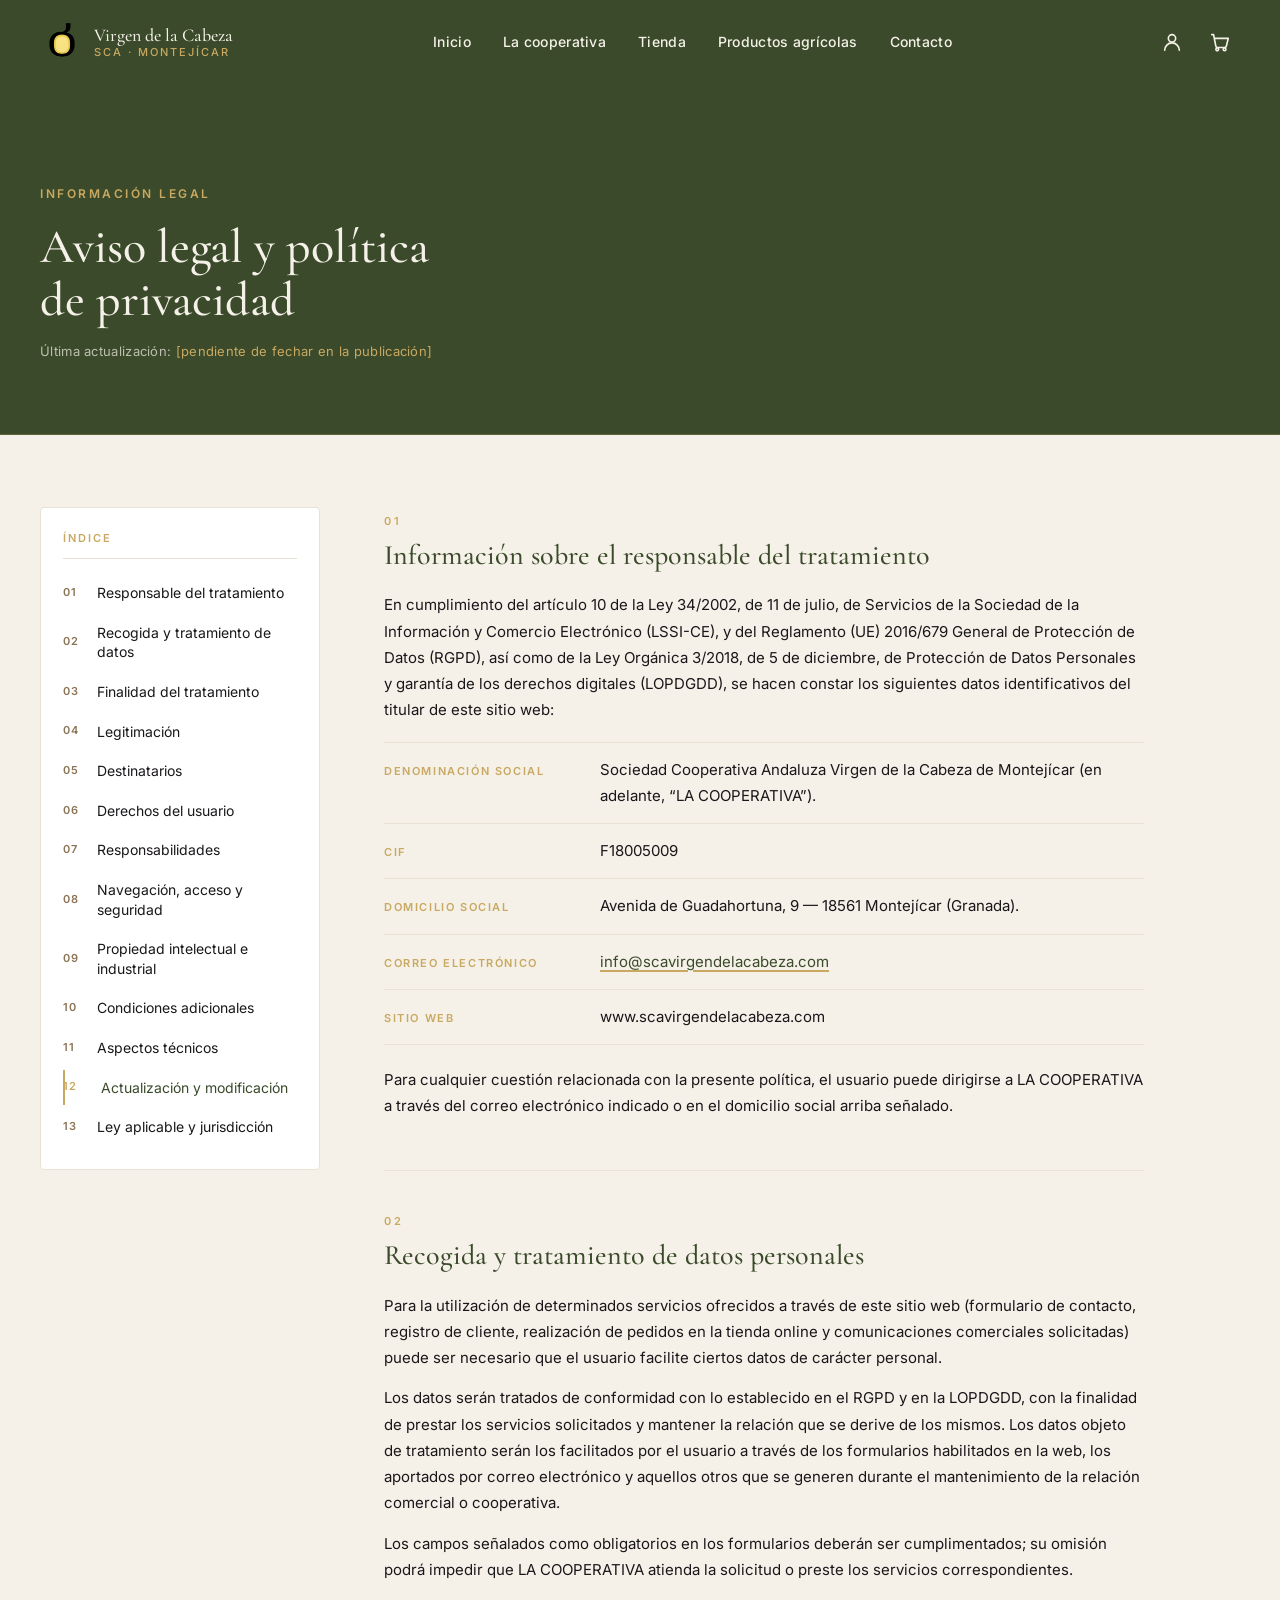
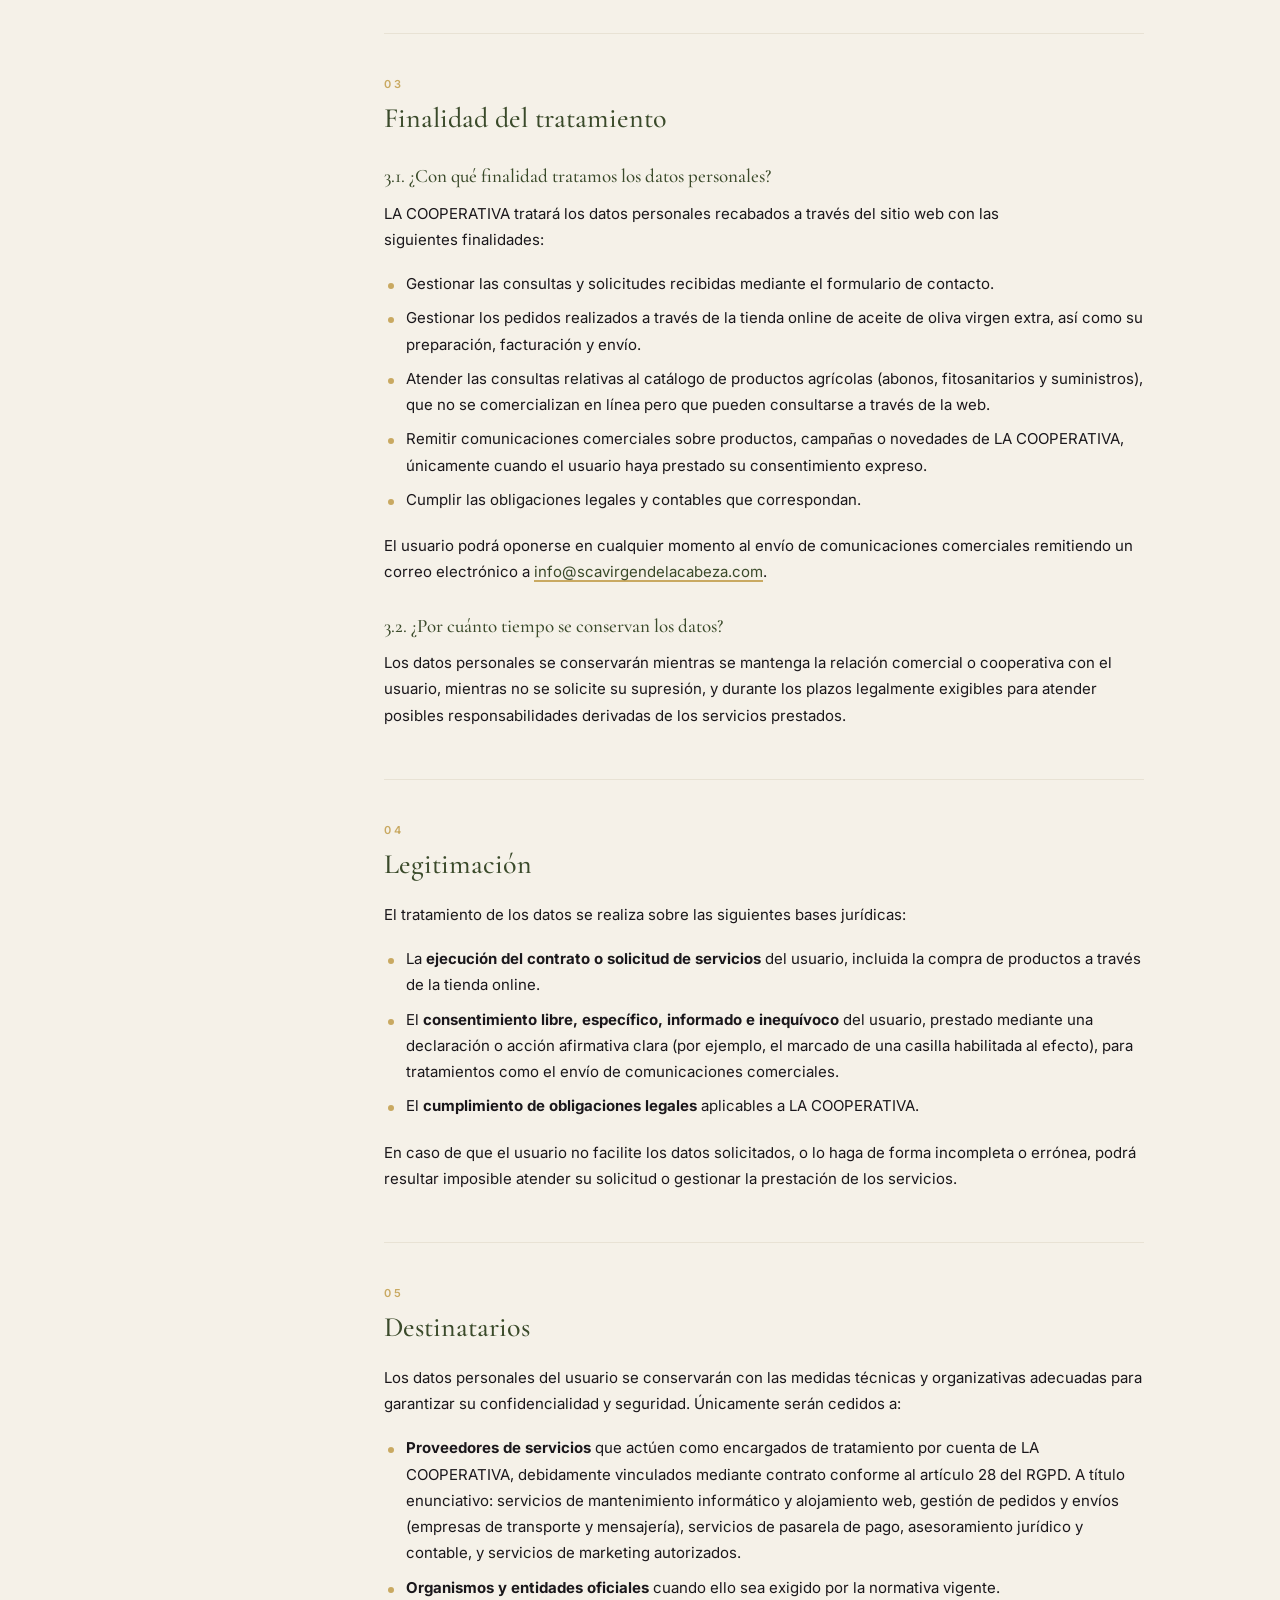
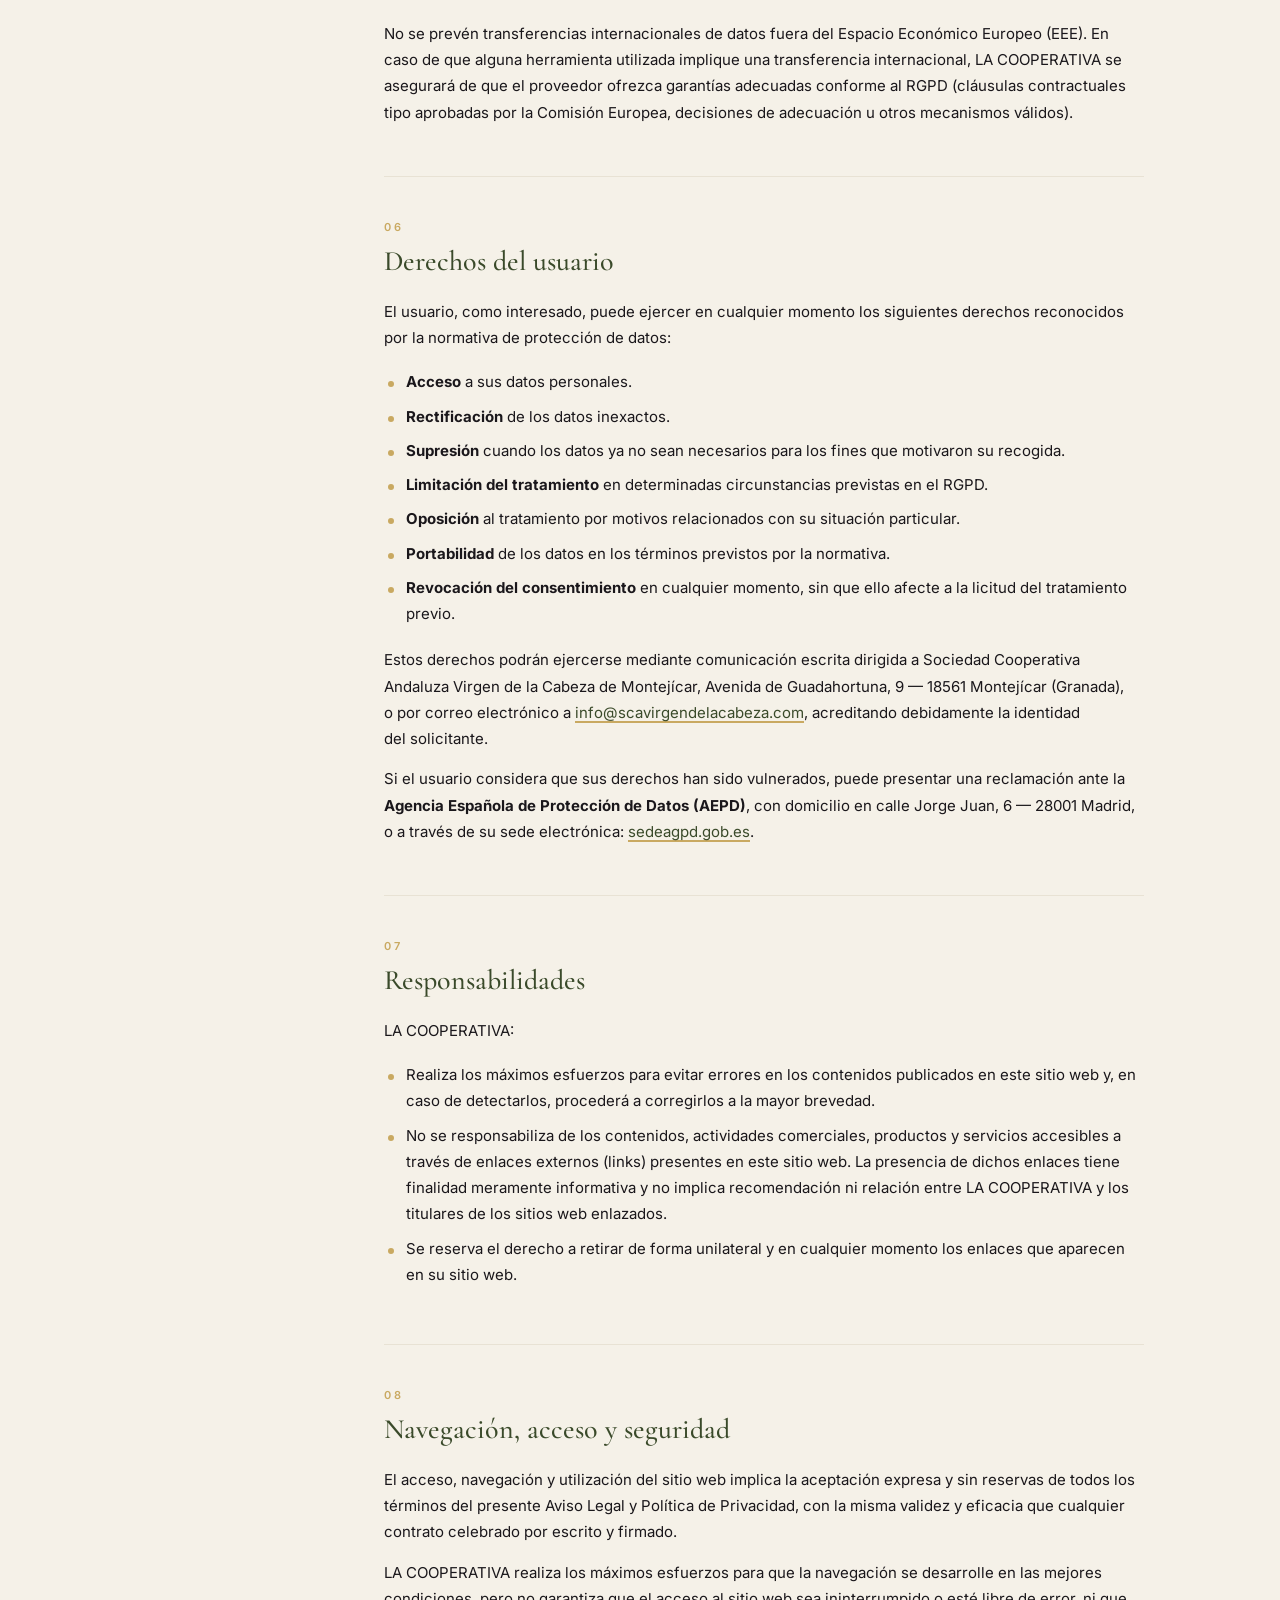
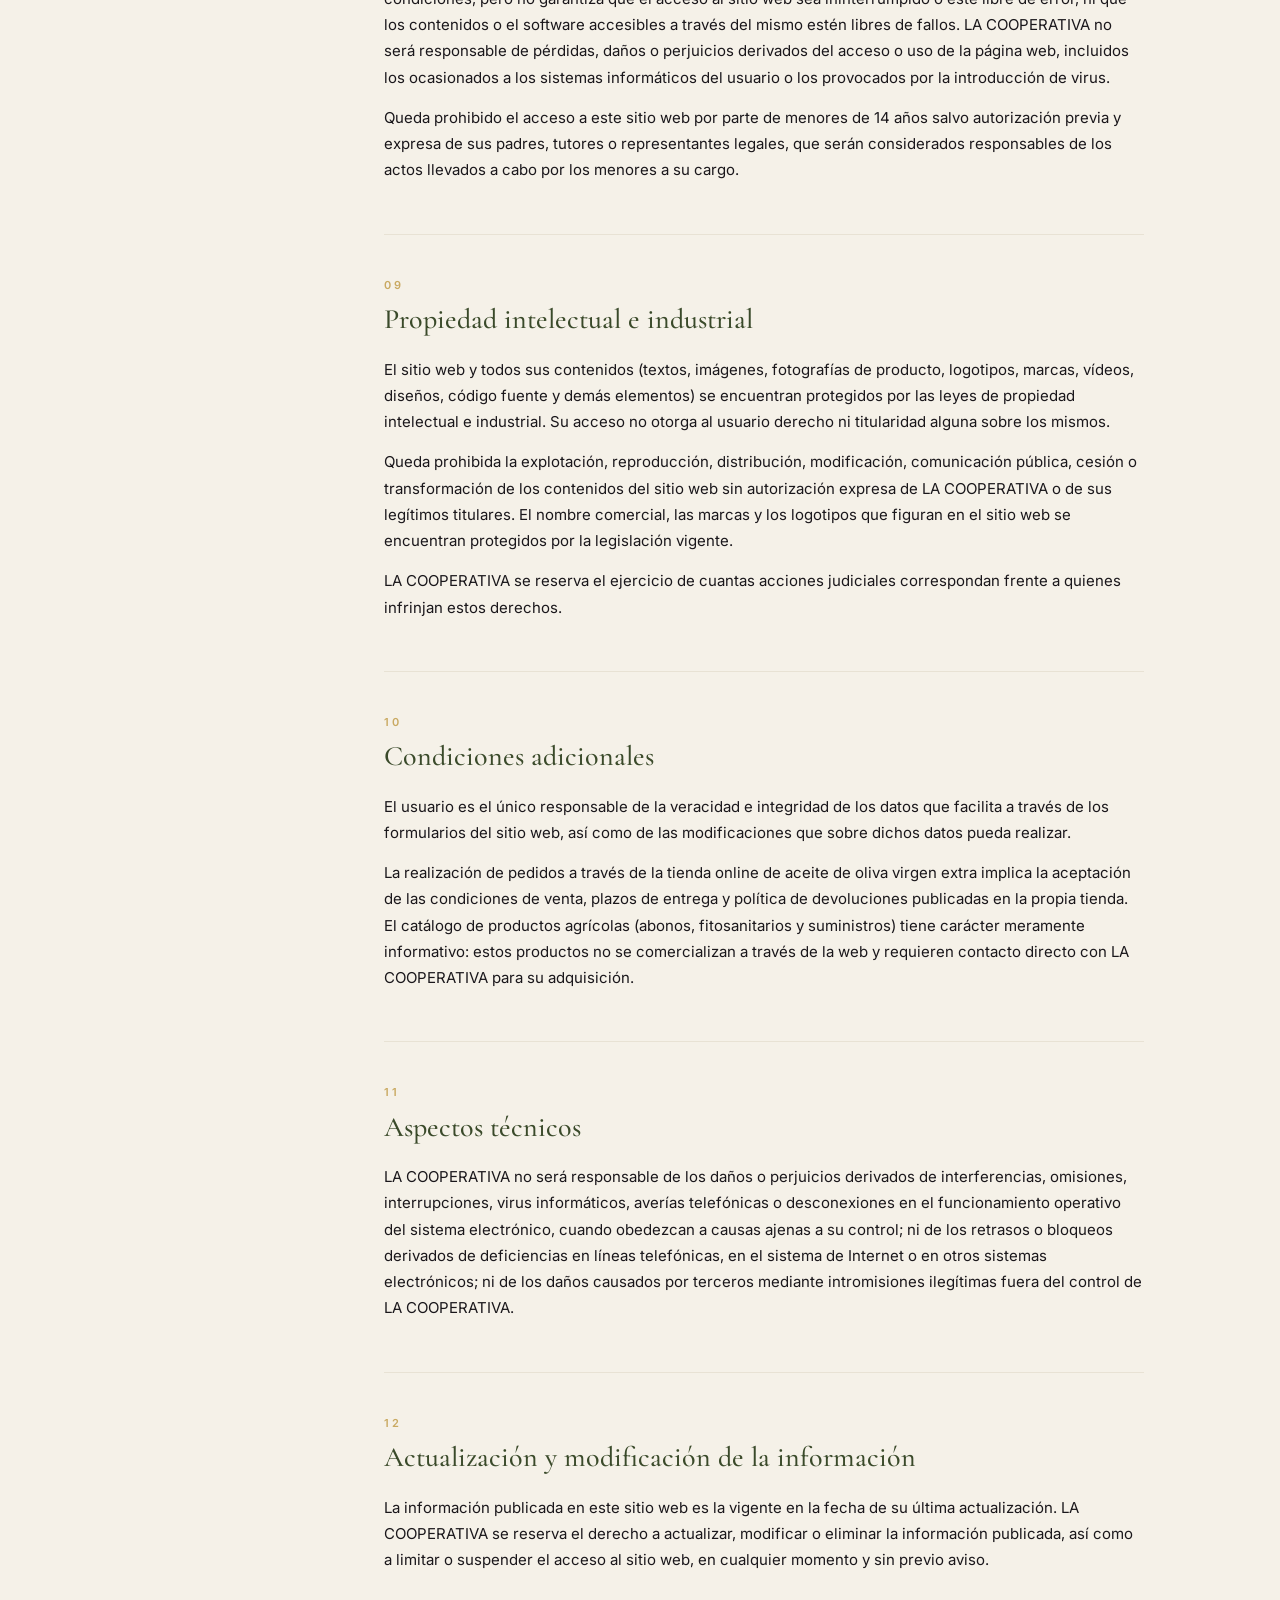
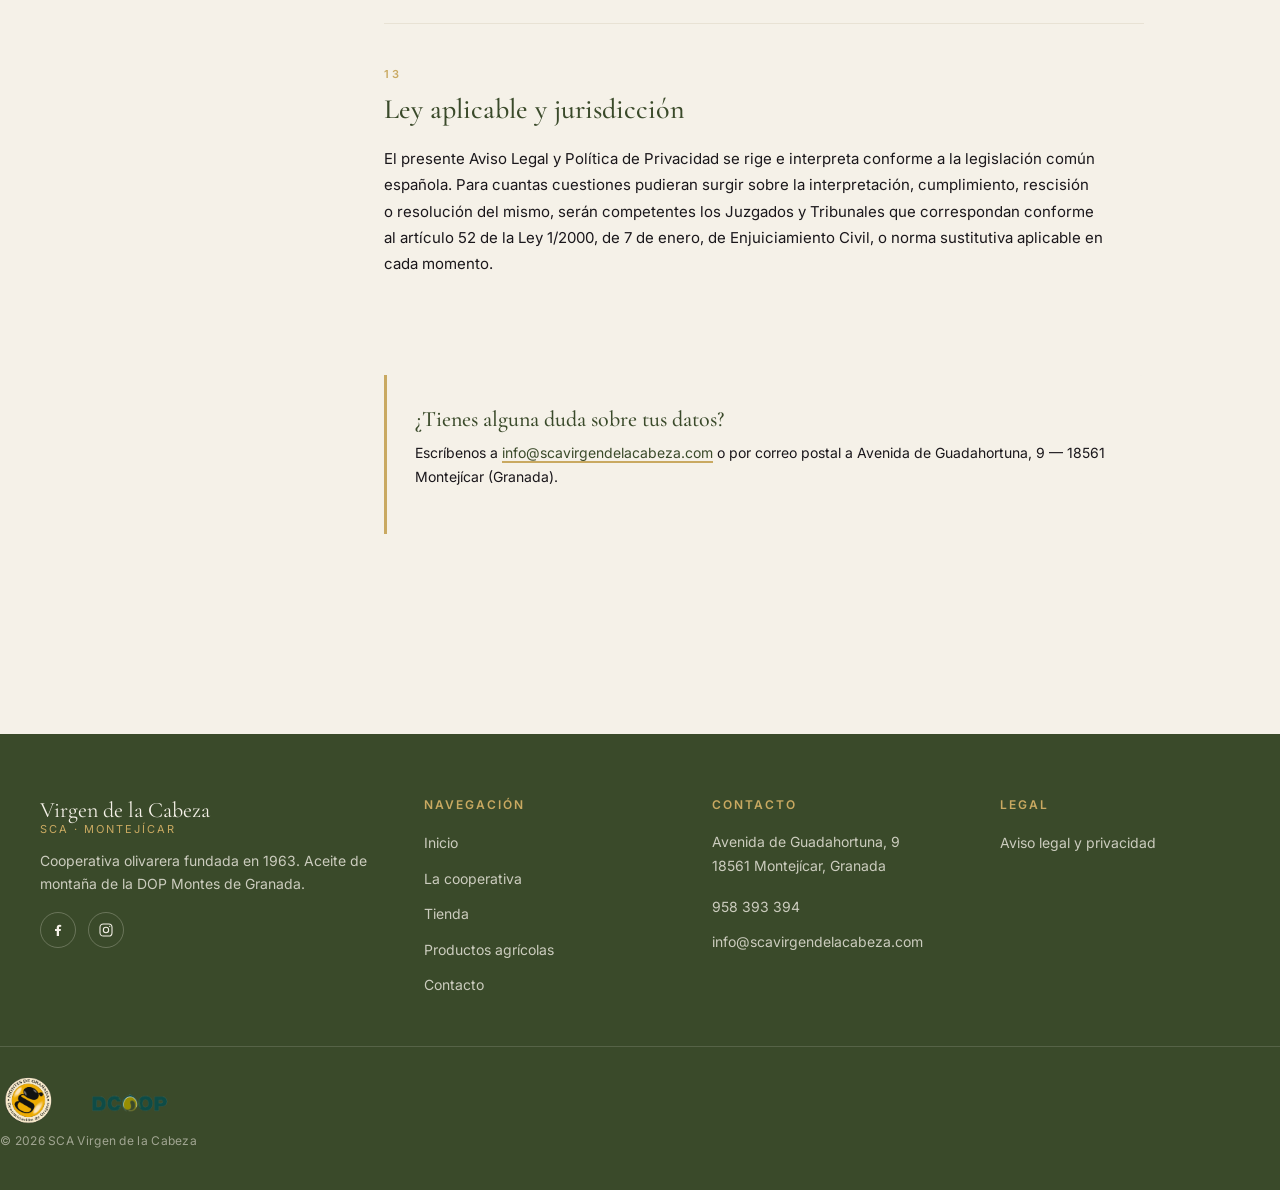
==== commit 96831c78: "Update aviso-legal.html" ====
--- a/aviso-legal.html
+++ b/aviso-legal.html
@@ -378,10 +378,10 @@
           </div>
           <p class="pie__texto">Cooperativa olivarera fundada en 1963. Aceite de montaña de la DOP Montes de Granada.</p>
           <div class="pie__redes">
-            <a class="pie__red" href="#" aria-label="Facebook">
+            <a class="pie__red" href="https://www.facebook.com/scavirgendelacabeza/?locale=es_ES" target="_blank" rel="noopener noreferrer" aria-label="Facebook">
               <svg width="16" height="16" viewBox="0 0 24 24" fill="currentColor" aria-hidden="true"><path d="M13.5 21v-7.5h2.5l.4-3H13.5V8.7c0-.9.3-1.5 1.6-1.5h1.7V4.4A24 24 0 0 0 14.3 4c-2.5 0-4.2 1.5-4.2 4.3v2.2H7.5v3h2.6V21h3.4Z"/></svg>
             </a>
-            <a class="pie__red" href="#" aria-label="Instagram">
+            <a class="pie__red" href="https://www.instagram.com/scavirgendelacabeza" target="_blank" rel="noopener noreferrer" aria-label="Instagram">
               <svg width="16" height="16" viewBox="0 0 24 24" fill="none" stroke="currentColor" stroke-width="1.6" aria-hidden="true">
                 <rect x="3" y="3" width="18" height="18" rx="5"/>
                 <circle cx="12" cy="12" r="4"/>
@@ -409,7 +409,7 @@
             18561 Montejícar, Granada
           </p>
           <ul class="pie__lista">
-            <li><a href="tel:+34958000000">[TELÉFONO PENDIENTE]</a></li>
+            <li><a href="tel:+34958393394">958 393 394</a></li>
             <li><a href="mailto:info@scavirgendelacabeza.com">info@scavirgendelacabeza.com</a></li>
           </ul>
         </div>
@@ -421,14 +421,17 @@
           </ul>
         </div>
       </div>
-
-      <div class="pie__franja">
+    </div>
+
+    <!-- Franja inferior a ancho completo -->
+    <div class="pie__franja">
+      <div class="pie__franja-inner">
         <div class="pie__sellos">
-          <img src="assets/images/certifications/dop-montes-granada.svg" alt="DOP Montes de Granada" />
-          <span class="pie__sellos-divisor" aria-hidden="true"></span>
-          <img src="assets/images/certifications/dcoop.svg" alt="DCOOP" />
-        </div>
-        <p class="pie__copyright">© <span id="anyo-actual">2026</span> SCA Virgen de la Cabeza · CIF F18005009</p>
+          <img src="assets/images/certifications/montes-de-granada.png" alt="DOP Montes de Granada" />
+          <img src="assets/images/certifications/dcoop.png" alt="DCOOP" />
+        </div>
+        <span class="pie__franja-sep" aria-hidden="true"></span>
+        <p class="pie__copyright">© <span id="anyo-actual">2026</span> SCA Virgen de la Cabeza</p>
       </div>
     </div>
   </footer>
--- a/styles/componentes.css
+++ b/styles/componentes.css
@@ -248,13 +248,16 @@
 .pie__sellos {
   display: flex;
   align-items: center;
-  gap: 24px;
-  color: rgba(245, 241, 232, 0.7);
-}
-.pie__sellos svg { height: 36px; width: auto; }
+  gap: 32px;
+  color: rgba(245, 241, 232, 0.78);
+}
+/* Los sellos son <img src="*.svg"> en producción y SVG inline en algunos casos.
+   Cubrimos ambos selectores para que tengan exactamente el mismo tamaño. */
+.pie__sellos svg,
+.pie__sellos img { height: 56px; width: auto; display: block; }
 .pie__sellos-divisor {
   width: 1px;
-  height: 28px;
+  height: 44px;
   background-color: rgba(245, 241, 232, 0.2);
 }
 .pie__copyright {
@@ -942,3 +945,157 @@
   .menu-movil { display: none; }
   .subir-arriba { right: 32px; bottom: 32px; width: 52px; height: 52px; }
 }
+
+
+/* ============================================================
+   Acceso socios — botón en el header + panel desplegable
+   Demo puramente estética: el form no envía a ningún sitio.
+   ============================================================ */
+.encabezado__acceso { position: relative; }
+
+.encabezado__acceso-boton {
+  display: inline-flex;
+  align-items: center;
+  justify-content: center;
+  width: 40px;
+  height: 40px;
+  color: var(--color-crema);
+  border-radius: 50%;
+  transition: background-color var(--transicion-rapida), color var(--transicion-rapida);
+}
+.encabezado__acceso-boton:hover,
+.encabezado__acceso-boton[aria-expanded="true"] {
+  background-color: rgba(245, 241, 232, 0.10);
+  color: var(--color-crema);
+}
+.encabezado__acceso-boton[aria-expanded="true"] {
+  color: var(--color-dorado);
+}
+.encabezado__acceso-boton svg { width: 22px; height: 22px; display: block; }
+
+/* Panel desplegable */
+.acceso-panel {
+  position: absolute;
+  top: calc(100% + 14px);
+  right: 0;
+  width: 340px;
+  max-width: calc(100vw - 32px);
+  background-color: var(--color-blanco);
+  color: var(--color-carbon);
+  border-radius: 6px;
+  box-shadow: 0 20px 50px rgba(26, 23, 27, 0.22);
+  padding: 26px 26px 22px;
+  z-index: 60;
+  opacity: 0;
+  transform: translateY(-8px);
+  pointer-events: none;
+  transition: opacity 200ms ease, transform 200ms ease;
+}
+.acceso-panel[aria-hidden="false"] {
+  opacity: 1;
+  transform: translateY(0);
+  pointer-events: auto;
+}
+/* Pico/flecha que ancla visualmente el panel al botón */
+.acceso-panel::before {
+  content: "";
+  position: absolute;
+  top: -7px;
+  right: 14px;
+  width: 14px;
+  height: 14px;
+  background-color: var(--color-blanco);
+  transform: rotate(45deg);
+  border-top-left-radius: 2px;
+}
+
+.acceso-panel__titulo {
+  font-family: var(--fuente-titular);
+  font-size: 22px;
+  font-weight: 500;
+  color: var(--color-oliva-oscuro);
+  margin: 0;
+  line-height: 1.15;
+}
+.acceso-panel__subtitulo {
+  font-size: 12px;
+  letter-spacing: 0.4px;
+  color: var(--color-tierra);
+  margin: 4px 0 20px;
+}
+
+/* Formulario */
+.acceso-form {
+  display: flex;
+  flex-direction: column;
+  gap: 14px;
+}
+.acceso-form__campo {
+  display: flex;
+  flex-direction: column;
+  gap: 6px;
+}
+.acceso-form__etiqueta {
+  font-family: var(--fuente-cuerpo);
+  font-size: 10px;
+  font-weight: 600;
+  letter-spacing: 1.6px;
+  text-transform: uppercase;
+  color: var(--color-dorado);
+}
+.acceso-form__input {
+  font-family: var(--fuente-cuerpo);
+  font-size: 14px;
+  padding: 11px 14px;
+  background-color: var(--color-crema);
+  border: 1.5px solid transparent;
+  border-radius: 4px;
+  color: var(--color-carbon);
+  width: 100%;
+  transition: border-color var(--transicion-rapida),
+              background-color var(--transicion-rapida);
+}
+.acceso-form__input::placeholder {
+  color: rgba(139, 115, 85, 0.55);
+}
+.acceso-form__input:focus {
+  outline: 0;
+  background-color: var(--color-blanco);
+  border-color: var(--color-dorado);
+}
+.acceso-form__boton {
+  margin-top: 4px;
+  width: 100%;
+  padding: 13px 16px;
+}
+.acceso-form__olvido {
+  font-size: 12px;
+  text-align: right;
+  color: var(--color-tierra);
+  text-decoration: none;
+  margin-top: 2px;
+  transition: color var(--transicion-rapida);
+}
+.acceso-form__olvido:hover { color: var(--color-dorado); }
+
+/* Marca cooperativa al pie del panel — un detalle sutil */
+.acceso-panel__pie {
+  margin-top: 16px;
+  padding-top: 14px;
+  border-top: 1px solid var(--color-gris-suave);
+  font-size: 11px;
+  letter-spacing: 1.2px;
+  text-transform: uppercase;
+  color: var(--color-tierra);
+  text-align: center;
+}
+.acceso-panel__pie strong { color: var(--color-oliva-oscuro); font-weight: 600; letter-spacing: 1.2px; }
+
+/* En móvil ocupamos casi todo el ancho con un pequeño margen */
+@media (max-width: 480px) {
+  .acceso-panel {
+    right: -8px;
+    width: calc(100vw - 24px);
+  }
+  .acceso-panel::before { right: 22px; }
+}
--- a/styles/paginas.css
+++ b/styles/paginas.css
@@ -12,7 +12,8 @@
   min-height: 560px;
   overflow: hidden;
   color: var(--color-crema);
-  background-color: var(--color-oliva-oscuro); /* fallback mientras carga el vídeo */
+  background-color: var(--color-oliva-oscuro);
+  /* fallback mientras carga el vídeo */
 }
 
 .hero__media {
@@ -63,7 +64,9 @@
   letter-spacing: .3px;
 }
 
-.hero__cta { box-shadow: var(--sombra-media); }
+.hero__cta {
+  box-shadow: var(--sombra-media);
+}
 
 /* Pequeña pista visual de scroll */
 .hero__scroll-hint {
@@ -81,16 +84,27 @@
   letter-spacing: 2px;
   text-transform: uppercase;
 }
+
 .hero__scroll-hint::after {
   content: "";
   width: 1px;
   height: 36px;
-  background: linear-gradient(to bottom, rgba(245,241,232,.7), rgba(245,241,232,0));
+  background: linear-gradient(to bottom, rgba(245, 241, 232, .7), rgba(245, 241, 232, 0));
   animation: hero-scroll-line 2.4s ease-in-out infinite;
 }
+
 @keyframes hero-scroll-line {
-  0%, 100% { transform: scaleY(0.4); transform-origin: top; }
-  50%      { transform: scaleY(1);   transform-origin: top; }
+
+  0%,
+  100% {
+    transform: scaleY(0.4);
+    transform-origin: top;
+  }
+
+  50% {
+    transform: scaleY(1);
+    transform-origin: top;
+  }
 }
 
 /* ----------------------------------------------------------
@@ -100,12 +114,14 @@
   background-color: var(--color-crema);
   padding: 80px 0;
 }
+
 .quienes__grid {
   display: grid;
   grid-template-columns: 1fr;
   gap: 40px;
   align-items: center;
 }
+
 .quienes__imagen-wrapper {
   border-radius: 8px;
   overflow: hidden;
@@ -113,22 +129,28 @@
   aspect-ratio: 4 / 3;
   box-shadow: var(--sombra-suave);
 }
+
 .quienes__imagen {
   width: 100%;
   height: 100%;
   object-fit: cover;
 }
+
 .quienes__titulo {
   font-size: clamp(28px, 4vw, 42px);
   margin: 0 0 24px;
 }
+
 .quienes__texto {
   font-size: 16px;
   line-height: 1.75;
   color: var(--color-carbon);
   margin: 0 0 18px;
 }
-.quienes__cta { margin-top: 14px; }
+
+.quienes__cta {
+  margin-top: 14px;
+}
 
 /* ----------------------------------------------------------
    3. Selector de uso
@@ -137,6 +159,7 @@
   background-color: var(--color-blanco);
   padding: 88px 0;
 }
+
 .selector-uso__grid {
   display: grid;
   grid-template-columns: 1fr;
@@ -155,19 +178,23 @@
   text-decoration: none;
   color: inherit;
   transition: transform var(--transicion-rapida),
-              box-shadow var(--transicion-rapida),
-              border-color var(--transicion-rapida);
-}
+    box-shadow var(--transicion-rapida),
+    border-color var(--transicion-rapida);
+}
+
 .tarjeta-uso:hover {
   transform: translateY(-4px);
   box-shadow: var(--sombra-media);
   border-color: var(--color-dorado);
   color: inherit;
 }
+
 .tarjeta-uso__icono {
-  width: 60px; height: 60px;
+  width: 60px;
+  height: 60px;
   color: var(--color-dorado);
 }
+
 .tarjeta-uso__titulo {
   font-family: var(--fuente-titular);
   font-weight: 500;
@@ -175,6 +202,7 @@
   margin: 0;
   color: var(--color-oliva-oscuro);
 }
+
 .tarjeta-uso__descripcion {
   font-size: 15px;
   line-height: 1.6;
@@ -182,6 +210,7 @@
   margin: 0;
   flex-grow: 1;
 }
+
 .tarjeta-uso__enlace {
   margin-top: 8px;
   font-size: 14px;
@@ -192,11 +221,15 @@
   align-items: center;
   gap: 8px;
 }
+
 .tarjeta-uso__flecha {
   display: inline-block;
   transition: transform var(--transicion-rapida);
 }
-.tarjeta-uso:hover .tarjeta-uso__flecha { transform: translateX(6px); }
+
+.tarjeta-uso:hover .tarjeta-uso__flecha {
+  transform: translateX(6px);
+}
 
 /* ----------------------------------------------------------
    4. Cronología de hitos
@@ -211,24 +244,33 @@
   position: relative;
   padding-left: 28px;
 }
+
 .cronologia__lista::before {
   content: "";
   position: absolute;
-  left: 6px; top: 6px; bottom: 6px;
+  left: 6px;
+  top: 6px;
+  bottom: 6px;
   width: 1px;
   background-color: var(--color-tierra);
   opacity: .35;
 }
+
 .cronologia__hito {
   position: relative;
   padding-bottom: 32px;
 }
-.cronologia__hito:last-child { padding-bottom: 0; }
+
+.cronologia__hito:last-child {
+  padding-bottom: 0;
+}
+
 .cronologia__punto {
   position: absolute;
   left: -28px;
   top: 4px;
-  width: 13px; height: 13px;
+  width: 13px;
+  height: 13px;
   background-color: var(--color-dorado);
   border-radius: 50%;
   box-shadow: 0 0 0 4px var(--color-crema);
@@ -236,7 +278,10 @@
   transform: scale(0);
   transition: transform 400ms cubic-bezier(0.34, 1.56, 0.64, 1);
 }
-.cronologia.es-visible .cronologia__punto.punto-visible { transform: scale(1); }
+
+.cronologia.es-visible .cronologia__punto.punto-visible {
+  transform: scale(1);
+}
 
 .cronologia__anyo {
   font-family: var(--fuente-titular);
@@ -246,6 +291,7 @@
   line-height: 1;
   margin-bottom: 8px;
 }
+
 .cronologia__titulo-hito {
   font-family: var(--fuente-cuerpo);
   font-weight: 600;
@@ -254,6 +300,7 @@
   margin: 0 0 4px;
   letter-spacing: .2px;
 }
+
 .cronologia__descripcion {
   font-size: 14px;
   color: var(--color-tierra);
@@ -269,21 +316,29 @@
   background-color: var(--color-blanco);
   padding: 88px 0;
 }
+
 .virtudes__grid {
   display: grid;
   grid-template-columns: 1fr;
   gap: 40px;
 }
+
 .virtud {
   text-align: left;
   transition: transform var(--transicion-rapida);
 }
-.virtud:hover { transform: translateY(-4px); }
+
+.virtud:hover {
+  transform: translateY(-4px);
+}
+
 .virtud__icono {
-  width: 56px; height: 56px;
+  width: 56px;
+  height: 56px;
   color: var(--color-dorado);
   margin-bottom: 20px;
 }
+
 .virtud__titulo {
   font-family: var(--fuente-titular);
   font-size: 26px;
@@ -291,6 +346,7 @@
   color: var(--color-oliva-oscuro);
   margin: 0 0 12px;
 }
+
 .virtud__descripcion {
   font-size: 15px;
   line-height: 1.7;
@@ -307,23 +363,27 @@
   padding: 88px 0;
   overflow: hidden;
 }
+
 .destacado__grid {
   display: grid;
   grid-template-columns: 1fr;
   gap: 40px;
   align-items: center;
 }
+
 .destacado__imagen-wrapper {
   display: flex;
   justify-content: center;
   align-items: center;
   min-height: 320px;
 }
+
 .destacado__imagen {
   max-height: 480px;
   width: auto;
-  filter: drop-shadow(0 20px 40px rgba(0,0,0,.35));
-}
+  filter: drop-shadow(0 20px 40px rgba(0, 0, 0, .35));
+}
+
 /* Si la imagen falla, dejamos un placeholder con el nombre del producto */
 .destacado__imagen-fallback {
   width: 220px;
@@ -340,12 +400,15 @@
   text-align: center;
   padding: 24px;
 }
+
 .destacado__imagen-fallback::before {
   content: "";
   position: absolute;
-  top: -14px; left: 50%;
+  top: -14px;
+  left: 50%;
   transform: translateX(-50%);
-  width: 56px; height: 24px;
+  width: 56px;
+  height: 24px;
   background-color: var(--color-carbon);
   border-radius: 6px 6px 2px 2px;
 }
@@ -359,6 +422,7 @@
   color: var(--color-dorado);
   margin-bottom: 16px;
 }
+
 .destacado__titulo {
   font-family: var(--fuente-titular);
   font-weight: 500;
@@ -367,19 +431,24 @@
   margin: 0 0 10px;
   line-height: 1.05;
 }
+
 .destacado__subtitulo {
   font-size: 17px;
   color: rgba(245, 241, 232, 0.85);
   margin: 0 0 28px;
   font-style: italic;
 }
+
 .destacado__texto {
   font-size: 15px;
   line-height: 1.75;
   color: rgba(245, 241, 232, 0.88);
   margin: 0 0 18px;
 }
-.destacado__cta { margin-top: 16px; }
+
+.destacado__cta {
+  margin-top: 16px;
+}
 
 /* ----------------------------------------------------------
    7. Franja de validadores
@@ -389,6 +458,7 @@
   padding: 48px 0;
   text-align: center;
 }
+
 .validadores__sellos {
   display: flex;
   align-items: center;
@@ -398,13 +468,19 @@
   color: var(--color-tierra);
   margin-bottom: 16px;
 }
-.validadores__sellos svg { height: 48px; width: auto; }
+
+.validadores__sellos svg {
+  height: 48px;
+  width: auto;
+}
+
 .validadores__divisor {
   width: 1px;
   height: 40px;
   background-color: var(--color-tierra);
   opacity: .35;
 }
+
 .validadores__texto {
   font-size: 13px;
   color: var(--color-tierra);
@@ -418,14 +494,23 @@
 
 /* Tablet */
 @media (min-width: 768px) {
-  .hero { height: 100vh; min-height: 600px; }
-
-  .quienes { padding: 100px 0; }
+  .hero {
+    height: 100vh;
+    min-height: 600px;
+  }
+
+  .quienes {
+    padding: 100px 0;
+  }
+
   .quienes__grid {
     grid-template-columns: 1fr 1fr;
     gap: 56px;
   }
-  .quienes__imagen-wrapper { aspect-ratio: 1 / 1; }
+
+  .quienes__imagen-wrapper {
+    aspect-ratio: 1 / 1;
+  }
 
   .selector-uso__grid {
     grid-template-columns: repeat(2, 1fr);
@@ -442,23 +527,45 @@
     gap: 64px;
   }
 
-  .validadores__sellos { gap: 40px; }
-  .validadores__sellos svg { height: 56px; }
+  .validadores__sellos {
+    gap: 40px;
+  }
+
+  .validadores__sellos svg {
+    height: 56px;
+  }
 }
 
 /* Desktop */
 @media (min-width: 1024px) {
-  .quienes { padding: 120px 0; }
-  .selector-uso { padding: 120px 0; }
-  .cronologia { padding: 120px 0; }
-  .virtudes { padding: 120px 0; }
-  .destacado { padding: 120px 0; }
+  .quienes {
+    padding: 120px 0;
+  }
+
+  .selector-uso {
+    padding: 120px 0;
+  }
+
+  .cronologia {
+    padding: 120px 0;
+  }
+
+  .virtudes {
+    padding: 120px 0;
+  }
+
+  .destacado {
+    padding: 120px 0;
+  }
 
   .selector-uso__grid {
     grid-template-columns: repeat(3, 1fr);
     gap: 32px;
   }
-  .tarjeta-uso { padding: 44px 32px; }
+
+  .tarjeta-uso {
+    padding: 44px 32px;
+  }
 
   /* Cronología: línea horizontal con 6 puntos */
   .cronologia__lista {
@@ -468,28 +575,42 @@
     padding-left: 0;
     padding-top: 36px;
   }
+
   .cronologia__lista::before {
-    left: 6%; right: 6%;
-    top: 42px; bottom: auto;
+    left: 6%;
+    right: 6%;
+    top: 42px;
+    bottom: auto;
     width: auto;
     height: 1px;
   }
+
   .cronologia__hito {
     padding-bottom: 0;
     padding-top: 24px;
     text-align: center;
   }
+
   .cronologia__punto {
     left: 50%;
     top: -6px;
     transform: translateX(-50%) scale(0);
-    width: 14px; height: 14px;
-  }
+    width: 14px;
+    height: 14px;
+  }
+
   .cronologia.es-visible .cronologia__punto.punto-visible {
     transform: translateX(-50%) scale(1);
   }
-  .cronologia__anyo { font-size: 28px; }
-  .cronologia__titulo-hito { font-size: 14px; }
+
+  .cronologia__anyo {
+    font-size: 28px;
+  }
+
+  .cronologia__titulo-hito {
+    font-size: 14px;
+  }
+
   .cronologia__descripcion {
     margin-left: auto;
     margin-right: auto;
@@ -497,7 +618,10 @@
     font-size: 13px;
   }
 
-  .destacado__grid { grid-template-columns: 1fr 1fr; gap: 80px; }
+  .destacado__grid {
+    grid-template-columns: 1fr 1fr;
+    gap: 80px;
+  }
 }
 
 /* ============================================================
@@ -517,19 +641,23 @@
   color: var(--color-crema);
   background-color: var(--color-oliva-oscuro);
 }
+
 .hero-secundario__imagen {
   position: absolute;
   inset: 0;
-  width: 100%; height: 100%;
+  width: 100%;
+  height: 100%;
   object-fit: cover;
   z-index: 1;
 }
+
 .hero-secundario__overlay {
   position: absolute;
   inset: 0;
   background-color: rgba(26, 23, 27, 0.45);
   z-index: 2;
 }
+
 .hero-secundario__contenido {
   position: relative;
   z-index: 3;
@@ -541,6 +669,7 @@
   text-align: center;
   padding: 0 var(--padding-lateral);
 }
+
 .hero-secundario__titulo {
   font-family: var(--fuente-titular);
   font-weight: 500;
@@ -550,6 +679,7 @@
   max-width: 900px;
   line-height: 1.08;
 }
+
 .hero-secundario__subtitulo {
   font-size: clamp(15px, 1.6vw, 18px);
   color: rgba(245, 241, 232, 0.88);
@@ -564,18 +694,21 @@
   background-color: var(--color-crema);
   padding: 80px 0;
 }
+
 .historia__lista {
   display: flex;
   flex-direction: column;
   gap: 64px;
   margin-top: 16px;
 }
+
 .historia__bloque {
   display: grid;
   grid-template-columns: 1fr;
   gap: 28px;
   align-items: center;
 }
+
 .historia__imagen-wrapper {
   border-radius: 8px;
   overflow: hidden;
@@ -583,12 +716,18 @@
   aspect-ratio: 4 / 3;
   box-shadow: var(--sombra-suave);
 }
+
 .historia__imagen {
-  width: 100%; height: 100%;
+  width: 100%;
+  height: 100%;
   object-fit: cover;
   transition: transform 600ms ease;
 }
-.historia__bloque:hover .historia__imagen { transform: scale(1.03); }
+
+.historia__bloque:hover .historia__imagen {
+  transform: scale(1.03);
+}
+
 .historia__anyo {
   font-family: var(--fuente-titular);
   font-weight: 600;
@@ -598,10 +737,12 @@
   margin: 0 0 12px;
   letter-spacing: -1px;
 }
+
 .historia__titulo {
   font-size: clamp(24px, 3vw, 32px);
   margin: 0 0 20px;
 }
+
 .historia__texto {
   font-size: 16px;
   line-height: 1.75;
@@ -616,18 +757,21 @@
   background-color: var(--color-blanco);
   padding: 88px 0;
 }
+
 .olivar__grid {
   display: grid;
   grid-template-columns: 1fr;
   gap: 40px;
   align-items: center;
 }
-.olivar__texto-wrapper > p {
+
+.olivar__texto-wrapper>p {
   font-size: 16px;
   line-height: 1.75;
   margin: 0 0 16px;
   color: var(--color-carbon);
 }
+
 .olivar__imagen-wrapper {
   border-radius: 8px;
   overflow: hidden;
@@ -635,7 +779,12 @@
   aspect-ratio: 4 / 3;
   box-shadow: var(--sombra-suave);
 }
-.olivar__imagen { width: 100%; height: 100%; object-fit: cover; }
+
+.olivar__imagen {
+  width: 100%;
+  height: 100%;
+  object-fit: cover;
+}
 
 .olivar__datos {
   display: grid;
@@ -645,9 +794,11 @@
   padding-top: 32px;
   border-top: 1px solid var(--color-gris-suave);
 }
+
 .dato {
   text-align: left;
 }
+
 .dato__valor {
   font-family: var(--fuente-titular);
   font-weight: 600;
@@ -657,6 +808,7 @@
   margin: 0 0 8px;
   letter-spacing: -1px;
 }
+
 .dato__detalle {
   font-size: 13px;
   color: var(--color-tierra);
@@ -673,7 +825,11 @@
   color: var(--color-crema);
   padding: 88px 0;
 }
-.modernizacion .eyebrow { color: var(--color-dorado); }
+
+.modernizacion .eyebrow {
+  color: var(--color-dorado);
+}
+
 .modernizacion__titulo {
   color: var(--color-crema);
   font-size: clamp(28px, 4vw, 40px);
@@ -681,19 +837,27 @@
   margin: 0 auto 56px;
   text-align: center;
 }
+
 .modernizacion__grid {
   display: grid;
   grid-template-columns: 1fr;
   gap: 40px;
   align-items: center;
 }
+
 .modernizacion__imagen-wrapper {
   border-radius: 8px;
   overflow: hidden;
   aspect-ratio: 4 / 3;
   box-shadow: var(--sombra-media);
 }
-.modernizacion__imagen { width: 100%; height: 100%; object-fit: cover; }
+
+.modernizacion__imagen {
+  width: 100%;
+  height: 100%;
+  object-fit: cover;
+}
+
 .modernizacion__texto p {
   color: rgba(245, 241, 232, 0.88);
   font-size: 16px;
@@ -709,6 +873,7 @@
   grid-template-columns: 1fr;
   gap: 28px;
 }
+
 .validacion {
   display: flex;
   flex-direction: column;
@@ -716,6 +881,7 @@
   padding-left: 16px;
   border-left: 2px solid var(--color-dorado);
 }
+
 .validacion__anyo {
   font-family: var(--fuente-titular);
   font-size: 22px;
@@ -723,6 +889,7 @@
   color: var(--color-dorado);
   line-height: 1;
 }
+
 .validacion__texto {
   font-size: 14px;
   color: rgba(245, 241, 232, 0.85);
@@ -737,12 +904,14 @@
   background-color: var(--color-crema);
   padding: 88px 0;
 }
+
 .trazabilidad__grid {
   display: grid;
   grid-template-columns: 1fr;
   gap: 48px;
   align-items: start;
 }
+
 .trazabilidad__texto p {
   font-size: 16px;
   line-height: 1.75;
@@ -760,6 +929,7 @@
   border: 1px solid var(--color-gris-suave);
   border-radius: 8px;
 }
+
 .diagrama__paso {
   display: flex;
   flex-direction: column;
@@ -767,11 +937,14 @@
   text-align: center;
   position: relative;
 }
+
 .diagrama__icono {
-  width: 56px; height: 56px;
+  width: 56px;
+  height: 56px;
   color: var(--color-dorado);
   margin-bottom: 14px;
 }
+
 .diagrama__titulo {
   font-family: var(--fuente-titular);
   font-size: 20px;
@@ -779,29 +952,36 @@
   color: var(--color-oliva-oscuro);
   margin: 0 0 4px;
 }
+
 .diagrama__descripcion {
   font-size: 13px;
   color: var(--color-tierra);
   margin: 0;
   line-height: 1.4;
 }
+
 /* Flechas — visibles solo en desktop (entre columnas) */
 .diagrama__paso::after {
-  content: "";
-  display: none;
+  display: none !important;
 }
 
 .contraetiqueta {
-  margin-top: 40px;
+  background-color: var(--color-blanco);
+  padding: 24px;
+  border-radius: 8px;
   text-align: center;
-}
+  grid-column: 1 / -1;
+}
+
 .contraetiqueta img {
-  display: inline-block;
-  max-width: 320px;
+  display: block;
   width: 100%;
+  height: auto;
+  object-fit: contain;
   border-radius: 6px;
-  box-shadow: var(--sombra-suave);
-}
+  margin: 0 auto 16px;
+}
+
 .contraetiqueta__pie {
   margin-top: 14px;
   font-size: 12px;
@@ -818,6 +998,7 @@
   padding: 96px 0;
   text-align: center;
 }
+
 .cta-final__titulo {
   font-size: clamp(28px, 4vw, 40px);
   margin: 0 0 16px;
@@ -825,12 +1006,14 @@
   margin-left: auto;
   margin-right: auto;
 }
+
 .cta-final__subtitulo {
   font-size: 17px;
   color: var(--color-tierra);
   max-width: 520px;
   margin: 0 auto 32px;
 }
+
 .cta-final__botones {
   display: flex;
   flex-direction: column;
@@ -842,21 +1025,34 @@
    Breakpoints — cooperativa
    ============================================================ */
 @media (min-width: 768px) {
-  .hero-secundario { height: 60vh; min-height: 440px; }
-
-  .historia { padding: 112px 0; }
-  .historia__lista { gap: 96px; }
+  .hero-secundario {
+    height: 60vh;
+    min-height: 440px;
+  }
+
+  .historia {
+    padding: 112px 0;
+  }
+
+  .historia__lista {
+    gap: 96px;
+  }
+
   .historia__bloque {
     grid-template-columns: 1fr 1fr;
     gap: 56px;
   }
+
   /* Zig-zag: en bloques pares invertimos el orden */
-  .historia__bloque:nth-child(even) .historia__imagen-wrapper { order: 2; }
+  .historia__bloque:nth-child(even) .historia__imagen-wrapper {
+    order: 2;
+  }
 
   .olivar__grid {
     grid-template-columns: 1fr 1.1fr;
     gap: 56px;
   }
+
   .olivar__datos {
     grid-template-columns: 1fr 1fr;
     gap: 28px 40px;
@@ -866,6 +1062,7 @@
     grid-template-columns: 1fr 1fr;
     gap: 56px;
   }
+
   .validaciones {
     grid-template-columns: repeat(3, 1fr);
     gap: 32px;
@@ -875,12 +1072,14 @@
     grid-template-columns: 1fr 1.1fr;
     gap: 64px;
   }
+
   .diagrama {
     grid-template-columns: repeat(4, 1fr);
     gap: 8px;
     padding: 36px 20px;
     position: relative;
   }
+
   /* Flecha entre pasos (no en el último) */
   .diagrama__paso:not(:last-child)::after {
     content: "";
@@ -893,12 +1092,14 @@
     background-color: var(--color-tierra);
     opacity: .5;
   }
+
   .diagrama__paso:not(:last-child)::before {
     content: "";
     position: absolute;
     top: 24px;
     right: -8px;
-    width: 0; height: 0;
+    width: 0;
+    height: 0;
     border-left: 6px solid var(--color-tierra);
     border-top: 4px solid transparent;
     border-bottom: 4px solid transparent;
@@ -913,11 +1114,25 @@
 }
 
 @media (min-width: 1024px) {
-  .historia { padding: 128px 0; }
-  .olivar { padding: 120px 0; }
-  .modernizacion { padding: 120px 0; }
-  .trazabilidad { padding: 120px 0; }
-  .cta-final { padding: 120px 0; }
+  .historia {
+    padding: 128px 0;
+  }
+
+  .olivar {
+    padding: 120px 0;
+  }
+
+  .modernizacion {
+    padding: 120px 0;
+  }
+
+  .trazabilidad {
+    padding: 120px 0;
+  }
+
+  .cta-final {
+    padding: 120px 0;
+  }
 }
 
 /* ============================================================
@@ -935,18 +1150,27 @@
   font-size: 13px;
   color: var(--color-tierra);
 }
+
 .breadcrumb__lista {
   display: flex;
   align-items: center;
   flex-wrap: wrap;
   gap: 8px;
 }
+
 .breadcrumb__sep {
   color: var(--color-tierra);
   opacity: .6;
 }
-.breadcrumb a { color: var(--color-tierra); }
-.breadcrumb a:hover { color: var(--color-oliva-oscuro); }
+
+.breadcrumb a {
+  color: var(--color-tierra);
+}
+
+.breadcrumb a:hover {
+  color: var(--color-oliva-oscuro);
+}
+
 .breadcrumb__actual {
   color: var(--color-carbon);
   font-weight: 500;
@@ -959,6 +1183,7 @@
   background-color: var(--color-blanco);
   padding: 32px 0 80px;
 }
+
 .producto-cabecera__grid {
   display: grid;
   grid-template-columns: 1fr;
@@ -977,6 +1202,7 @@
   justify-content: center;
   overflow: hidden;
 }
+
 .galeria__principal {
   max-width: 100%;
   max-height: 100%;
@@ -991,6 +1217,7 @@
   gap: 6px;
   margin-bottom: 18px;
 }
+
 .producto-info__nombre {
   font-family: var(--fuente-titular);
   font-weight: 500;
@@ -999,21 +1226,25 @@
   margin: 0 0 16px;
   line-height: 1.1;
 }
+
 .producto-info__descripcion {
   font-size: 16px;
   line-height: 1.7;
   color: var(--color-carbon);
   margin: 0 0 24px;
 }
+
 .producto-info__separador {
   height: 1px;
   background-color: var(--color-gris-suave);
   border: 0;
   margin: 24px 0;
 }
+
 .producto-info__bloque-formato {
   margin-bottom: 24px;
 }
+
 .producto-info__etiqueta-bloque {
   display: block;
   font-size: 11px;
@@ -1023,11 +1254,13 @@
   color: var(--color-tierra);
   margin-bottom: 12px;
 }
+
 .producto-info__formatos {
   display: flex;
   gap: 10px;
   flex-wrap: wrap;
 }
+
 .producto-info__precio {
   font-family: var(--fuente-titular);
   font-weight: 600;
@@ -1037,12 +1270,14 @@
   margin: 8px 0 24px;
   transition: opacity 120ms ease;
 }
+
 .producto-info__cantidad-fila {
   display: flex;
   align-items: center;
   gap: 16px;
   margin-bottom: 16px;
 }
+
 .producto-info__anyadir {
   display: flex;
   align-items: center;
@@ -1060,8 +1295,14 @@
   cursor: pointer;
   transition: background-color var(--transicion-rapida), transform var(--transicion-rapida);
 }
-.producto-info__anyadir:hover { background-color: #2c391f; }
-.producto-info__anyadir:active { transform: scale(0.98); }
+
+.producto-info__anyadir:hover {
+  background-color: #2c391f;
+}
+
+.producto-info__anyadir:active {
+  transform: scale(0.98);
+}
 
 /* Información complementaria de envío y certificaciones */
 .producto-info__extras {
@@ -1074,13 +1315,16 @@
   font-size: 13px;
   color: var(--color-tierra);
 }
+
 .producto-info__extra {
   display: flex;
   align-items: center;
   gap: 10px;
 }
+
 .producto-info__extra svg {
-  width: 18px; height: 18px;
+  width: 18px;
+  height: 18px;
   color: var(--color-dorado);
   flex-shrink: 0;
 }
@@ -1092,10 +1336,12 @@
   background-color: var(--color-crema);
   padding: 64px 0;
 }
+
 .notas-cata__inner {
   max-width: 760px;
   margin: 0 auto;
 }
+
 .notas-cata__titulo {
   font-family: var(--fuente-titular);
   font-weight: 500;
@@ -1104,6 +1350,7 @@
   margin: 0 0 6px;
   text-align: center;
 }
+
 .notas-cata__intro {
   font-size: 14px;
   color: var(--color-tierra);
@@ -1114,9 +1361,11 @@
 .acordeon {
   border-top: 1px solid var(--color-gris-suave);
 }
+
 .acordeon__fila {
   border-bottom: 1px solid var(--color-gris-suave);
 }
+
 .acordeon__cabecera {
   width: 100%;
   display: flex;
@@ -1131,12 +1380,18 @@
   font-family: var(--fuente-cuerpo);
   transition: color var(--transicion-rapida);
 }
-.acordeon__cabecera:hover { color: var(--color-dorado); }
+
+.acordeon__cabecera:hover {
+  color: var(--color-dorado);
+}
+
 .acordeon__icono {
-  width: 24px; height: 24px;
+  width: 24px;
+  height: 24px;
   color: var(--color-dorado);
   flex-shrink: 0;
 }
+
 .acordeon__titulo {
   flex: 1;
   font-family: var(--fuente-titular);
@@ -1144,17 +1399,24 @@
   font-weight: 500;
   color: var(--color-oliva-oscuro);
 }
+
 .acordeon__flecha {
-  width: 18px; height: 18px;
+  width: 18px;
+  height: 18px;
   color: var(--color-tierra);
   transition: transform 300ms ease;
 }
-.acordeon__fila--abierta .acordeon__flecha { transform: rotate(180deg); }
+
+.acordeon__fila--abierta .acordeon__flecha {
+  transform: rotate(180deg);
+}
+
 .acordeon__panel {
   height: 0;
   overflow: hidden;
   transition: height 300ms ease;
 }
+
 .acordeon__panel-contenido {
   padding: 0 4px 24px 38px;
   font-size: 15px;
@@ -1169,6 +1431,7 @@
   background-color: var(--color-blanco);
   padding: 80px 0;
 }
+
 .relacionados__grid {
   display: grid;
   grid-template-columns: 1fr;
@@ -1183,23 +1446,28 @@
   color: var(--color-crema);
   padding: 56px 0;
 }
+
 .confianza__grid {
   display: grid;
   grid-template-columns: 1fr;
   gap: 32px;
   text-align: center;
 }
+
 .confianza__bloque {
   display: flex;
   flex-direction: column;
   align-items: center;
   gap: 8px;
 }
+
 .confianza__icono {
-  width: 40px; height: 40px;
+  width: 40px;
+  height: 40px;
   color: var(--color-dorado);
   margin-bottom: 6px;
 }
+
 .confianza__titulo {
   font-family: var(--fuente-titular);
   font-weight: 500;
@@ -1207,6 +1475,7 @@
   color: var(--color-crema);
   margin: 0;
 }
+
 .confianza__texto {
   font-size: 14px;
   color: rgba(245, 241, 232, 0.78);
@@ -1217,19 +1486,28 @@
    Breakpoints — producto
    ============================================================ */
 @media (min-width: 768px) {
-  .producto-cabecera { padding: 48px 0 96px; }
+  .producto-cabecera {
+    padding: 48px 0 96px;
+  }
+
   .producto-cabecera__grid {
     grid-template-columns: 1fr 1fr;
     gap: 56px;
   }
-  .galeria__principal-wrapper { height: 500px; }
+
+  .galeria__principal-wrapper {
+    height: 500px;
+  }
 
   .producto-info__extras {
     grid-template-columns: 1fr 1fr;
     gap: 14px 28px;
   }
 
-  .notas-cata { padding: 88px 0; }
+  .notas-cata {
+    padding: 88px 0;
+  }
+
   .relacionados__grid {
     grid-template-columns: repeat(3, 1fr);
     gap: 28px;
@@ -1242,8 +1520,13 @@
 }
 
 @media (min-width: 1024px) {
-  .producto-cabecera__grid { gap: 72px; }
-  .relacionados { padding: 112px 0; }
+  .producto-cabecera__grid {
+    gap: 72px;
+  }
+
+  .relacionados {
+    padding: 112px 0;
+  }
 }
 
 /* ============================================================
@@ -1260,6 +1543,7 @@
   padding: 64px 0 48px;
   text-align: center;
 }
+
 .hero-corto__titulo {
   font-size: clamp(32px, 5vw, 44px);
   margin: 0 0 16px;
@@ -1267,6 +1551,7 @@
   margin-left: auto;
   margin-right: auto;
 }
+
 .hero-corto__subtitulo {
   font-size: 16px;
   color: var(--color-tierra);
@@ -1281,6 +1566,7 @@
 .aviso-tienda {
   background-color: var(--color-gris-suave);
 }
+
 .aviso-tienda__inner {
   display: grid;
   grid-template-columns: auto 1fr;
@@ -1288,19 +1574,29 @@
   gap: 16px;
   padding: 18px 0;
 }
+
 .aviso-tienda__icono {
-  width: 32px; height: 32px;
+  width: 32px;
+  height: 32px;
   color: var(--color-oliva-oscuro);
   flex-shrink: 0;
 }
+
 .aviso-tienda__texto {
   font-size: 14px;
   color: var(--color-carbon);
   margin: 0;
   line-height: 1.5;
 }
-.aviso-tienda__texto strong { color: var(--color-oliva-oscuro); }
-.aviso-tienda__cta { justify-self: start; margin-top: 8px; }
+
+.aviso-tienda__texto strong {
+  color: var(--color-oliva-oscuro);
+}
+
+.aviso-tienda__cta {
+  justify-self: start;
+  margin-top: 8px;
+}
 
 /* ----------------------------------------------------------
    3. Filtros por categoría
@@ -1310,6 +1606,7 @@
   padding: 20px 0;
   border-bottom: 1px solid var(--color-gris-suave);
 }
+
 .filtros__inner {
   display: flex;
   gap: 8px;
@@ -1318,8 +1615,16 @@
   -webkit-overflow-scrolling: touch;
   padding-bottom: 4px;
 }
-.filtros__inner::-webkit-scrollbar { display: none; }
-.filtros .chip-formato { flex-shrink: 0; padding: 8px 16px; font-size: 13px; }
+
+.filtros__inner::-webkit-scrollbar {
+  display: none;
+}
+
+.filtros .chip-formato {
+  flex-shrink: 0;
+  padding: 8px 16px;
+  font-size: 13px;
+}
 
 /* ----------------------------------------------------------
    4. Secciones de categoría
@@ -1328,11 +1633,18 @@
   background-color: var(--color-crema);
   padding: 64px 0;
 }
+
 .agricolas__seccion {
   margin-bottom: 64px;
 }
-.agricolas__seccion:last-child { margin-bottom: 0; }
-.agricolas__seccion.esta-oculto { display: none; }
+
+.agricolas__seccion:last-child {
+  margin-bottom: 0;
+}
+
+.agricolas__seccion.esta-oculto {
+  display: none;
+}
 
 .agricolas__cabecera {
   display: grid;
@@ -1341,6 +1653,7 @@
   margin-bottom: 32px;
   align-items: center;
 }
+
 .agricolas__cabecera-imagen {
   border-radius: 8px;
   overflow: hidden;
@@ -1348,9 +1661,13 @@
   aspect-ratio: 2 / 1;
   box-shadow: var(--sombra-suave);
 }
+
 .agricolas__cabecera-imagen img {
-  width: 100%; height: 100%; object-fit: cover;
-}
+  width: 100%;
+  height: 100%;
+  object-fit: cover;
+}
+
 .agricolas__titulo {
   font-family: var(--fuente-titular);
   font-weight: 500;
@@ -1358,6 +1675,7 @@
   color: var(--color-oliva-oscuro);
   margin: 0 0 8px;
 }
+
 .agricolas__descripcion {
   font-size: 15px;
   color: var(--color-tierra);
@@ -1383,10 +1701,12 @@
   gap: 12px;
   transition: transform var(--transicion-rapida), border-color var(--transicion-rapida);
 }
+
 .tarjeta-agricola:hover {
   transform: translateY(-2px);
   border-color: var(--color-tierra);
 }
+
 .tarjeta-agricola__imagen-wrapper {
   background-color: var(--color-crema);
   border-radius: 4px;
@@ -1397,11 +1717,13 @@
   padding: 12px;
   overflow: hidden;
 }
+
 .tarjeta-agricola__imagen {
   max-width: 100%;
   max-height: 100%;
   object-fit: contain;
 }
+
 .tarjeta-agricola__nombre {
   font-family: var(--fuente-titular);
   font-weight: 500;
@@ -1410,6 +1732,7 @@
   margin: 0;
   line-height: 1.2;
 }
+
 .tarjeta-agricola__descripcion {
   font-size: 14px;
   color: var(--color-tierra);
@@ -1417,6 +1740,7 @@
   margin: 0;
   flex-grow: 1;
 }
+
 .tarjeta-agricola__nota {
   display: inline-flex;
   align-items: center;
@@ -1430,8 +1754,10 @@
   font-weight: 500;
   letter-spacing: .3px;
 }
+
 .tarjeta-agricola__nota svg {
-  width: 14px; height: 14px;
+  width: 14px;
+  height: 14px;
   color: var(--color-dorado);
 }
 
@@ -1443,12 +1769,14 @@
   color: var(--color-crema);
   padding: 72px 0;
 }
+
 .como-comprar__grid {
   display: grid;
   grid-template-columns: 1fr;
   gap: 40px;
   align-items: center;
 }
+
 .como-comprar__titulo {
   font-family: var(--fuente-titular);
   font-weight: 500;
@@ -1457,12 +1785,14 @@
   margin: 0 0 20px;
   line-height: 1.15;
 }
+
 .como-comprar__texto {
   font-size: 16px;
   color: rgba(245, 241, 232, 0.85);
   line-height: 1.7;
   margin: 0;
 }
+
 .como-comprar__contacto {
   background-color: rgba(245, 241, 232, 0.06);
   border: 1px solid rgba(245, 241, 232, 0.15);
@@ -1472,17 +1802,21 @@
   flex-direction: column;
   gap: 16px;
 }
+
 .contacto-fila {
   display: grid;
   grid-template-columns: auto 1fr;
   gap: 14px;
   align-items: flex-start;
 }
+
 .contacto-fila__icono {
-  width: 22px; height: 22px;
+  width: 22px;
+  height: 22px;
   color: var(--color-dorado);
   margin-top: 2px;
 }
+
 .contacto-fila__etiqueta {
   display: block;
   font-size: 11px;
@@ -1491,33 +1825,52 @@
   color: rgba(245, 241, 232, 0.65);
   margin-bottom: 2px;
 }
+
 .contacto-fila__valor {
   font-size: 15px;
   font-weight: 500;
   color: var(--color-crema);
   line-height: 1.4;
 }
-.como-comprar__cta { margin-top: 16px; align-self: flex-start; }
+
+.como-comprar__cta {
+  margin-top: 16px;
+  align-self: flex-start;
+}
 
 /* ============================================================
    Breakpoints — productos agrícolas
    ============================================================ */
 @media (min-width: 768px) {
-  .hero-corto { padding: 88px 0 64px; }
+  .hero-corto {
+    padding: 88px 0 64px;
+  }
 
   .aviso-tienda__inner {
     grid-template-columns: auto 1fr auto;
     padding: 22px 0;
   }
-  .aviso-tienda__cta { margin-top: 0; }
-
-  .filtros { padding: 18px 0; position: sticky; top: 72px; z-index: 30; }
-
-  .agricolas { padding: 88px 0; }
+
+  .aviso-tienda__cta {
+    margin-top: 0;
+  }
+
+  .filtros {
+    padding: 18px 0;
+    position: sticky;
+    top: 72px;
+    z-index: 30;
+  }
+
+  .agricolas {
+    padding: 88px 0;
+  }
+
   .agricolas__cabecera {
     grid-template-columns: 1fr 1.4fr;
     gap: 32px;
   }
+
   .agricolas__grid {
     grid-template-columns: repeat(2, 1fr);
     gap: 24px;
@@ -1530,13 +1883,22 @@
 }
 
 @media (min-width: 1024px) {
-  .filtros { top: 84px; }
-  .agricolas { padding: 112px 0; }
+  .filtros {
+    top: 84px;
+  }
+
+  .agricolas {
+    padding: 112px 0;
+  }
+
   .agricolas__grid {
     grid-template-columns: repeat(3, 1fr);
     gap: 28px;
   }
-  .como-comprar { padding: 96px 0; }
+
+  .como-comprar {
+    padding: 96px 0;
+  }
 }
 
 /* ============================================================
@@ -1552,6 +1914,7 @@
   background-color: var(--color-blanco);
   padding: 64px 0;
 }
+
 .contacto-bloque__grid {
   display: grid;
   grid-template-columns: 1fr;
@@ -1565,6 +1928,7 @@
   box-shadow: var(--sombra-suave);
   background-color: var(--color-gris-suave);
 }
+
 .mapa iframe {
   display: block;
   width: 100%;
@@ -1578,6 +1942,7 @@
   border-radius: 8px;
   padding: 28px;
 }
+
 .formulario__titulo {
   font-family: var(--fuente-titular);
   font-weight: 500;
@@ -1585,6 +1950,7 @@
   color: var(--color-oliva-oscuro);
   margin: 0 0 24px;
 }
+
 .formulario__campos {
   display: flex;
   flex-direction: column;
@@ -1597,16 +1963,19 @@
   flex-direction: column;
   gap: 6px;
 }
+
 .campo__etiqueta {
   font-size: 13px;
   font-weight: 600;
   color: var(--color-oliva-oscuro);
   letter-spacing: .2px;
 }
+
 .campo__obligatorio {
   color: var(--color-dorado);
   margin-left: 2px;
 }
+
 .campo__input,
 .campo__textarea,
 .campo__select {
@@ -1620,11 +1989,13 @@
   transition: border-color var(--transicion-rapida), box-shadow var(--transicion-rapida);
   width: 100%;
 }
+
 .campo__textarea {
   min-height: 130px;
   resize: vertical;
   line-height: 1.6;
 }
+
 .campo__select {
   appearance: none;
   -webkit-appearance: none;
@@ -1634,6 +2005,7 @@
   background-size: 16px;
   padding-right: 40px;
 }
+
 .campo__input:focus,
 .campo__textarea:focus,
 .campo__select:focus {
@@ -1641,18 +2013,23 @@
   outline: none;
   box-shadow: 0 0 0 3px rgba(58, 74, 42, 0.12);
 }
+
 .campo--error .campo__input,
 .campo--error .campo__textarea,
 .campo--error .campo__select {
   border-color: #a04040;
   background-color: #fff8f6;
 }
+
 .campo__error-mensaje {
   font-size: 12px;
   color: #a04040;
   min-height: 0;
 }
-.campo--error .campo__error-mensaje { min-height: 16px; }
+
+.campo--error .campo__error-mensaje {
+  min-height: 16px;
+}
 
 .formulario__enviar {
   display: inline-flex;
@@ -1670,8 +2047,15 @@
   cursor: pointer;
   transition: background-color var(--transicion-rapida);
 }
-.formulario__enviar:hover { background-color: #2c391f; }
-.formulario__enviar:disabled { opacity: .7; cursor: not-allowed; }
+
+.formulario__enviar:hover {
+  background-color: #2c391f;
+}
+
+.formulario__enviar:disabled {
+  opacity: .7;
+  cursor: not-allowed;
+}
 
 .formulario__nota {
   margin-top: 12px;
@@ -1692,8 +2076,10 @@
   align-items: center;
   gap: 10px;
 }
+
 .formulario__exito svg {
-  width: 18px; height: 18px;
+  width: 18px;
+  height: 18px;
   color: var(--color-dorado);
   flex-shrink: 0;
 }
@@ -1705,11 +2091,13 @@
   background-color: var(--color-crema);
   padding: 80px 0;
 }
+
 .contacto-info__grid {
   display: grid;
   grid-template-columns: 1fr;
   gap: 20px;
 }
+
 .tarjeta-contacto {
   background-color: var(--color-blanco);
   border: 1px solid var(--color-gris-suave);
@@ -1719,18 +2107,22 @@
   flex-direction: column;
   gap: 12px;
   transition: transform var(--transicion-rapida),
-              box-shadow var(--transicion-rapida),
-              border-color var(--transicion-rapida);
-}
+    box-shadow var(--transicion-rapida),
+    border-color var(--transicion-rapida);
+}
+
 .tarjeta-contacto:hover {
   transform: translateY(-3px);
   box-shadow: var(--sombra-suave);
   border-color: var(--color-dorado);
 }
+
 .tarjeta-contacto__icono {
-  width: 44px; height: 44px;
+  width: 44px;
+  height: 44px;
   color: var(--color-dorado);
 }
+
 .tarjeta-contacto__titulo {
   font-family: var(--fuente-titular);
   font-weight: 500;
@@ -1738,6 +2130,7 @@
   color: var(--color-oliva-oscuro);
   margin: 0;
 }
+
 .tarjeta-contacto__contenido {
   font-size: 15px;
   line-height: 1.6;
@@ -1745,6 +2138,7 @@
   margin: 0;
   flex-grow: 1;
 }
+
 .tarjeta-contacto__contenido em {
   display: block;
   font-style: normal;
@@ -1752,6 +2146,7 @@
   font-size: 13px;
   margin-top: 8px;
 }
+
 .tarjeta-contacto__enlace {
   display: inline-flex;
   align-items: center;
@@ -1761,9 +2156,11 @@
   font-weight: 600;
   color: var(--color-oliva-oscuro);
 }
+
 .tarjeta-contacto__enlace .flecha {
   transition: transform var(--transicion-rapida);
 }
+
 .tarjeta-contacto:hover .tarjeta-contacto__enlace .flecha {
   transform: translateX(4px);
 }
@@ -1776,19 +2173,27 @@
   color: var(--color-crema);
   padding: 80px 0;
 }
+
 .visita__grid {
   display: grid;
   grid-template-columns: 1fr;
   gap: 40px;
   align-items: center;
 }
+
 .visita__imagen-wrapper {
   border-radius: 8px;
   overflow: hidden;
   aspect-ratio: 4 / 3;
   box-shadow: var(--sombra-media);
 }
-.visita__imagen { width: 100%; height: 100%; object-fit: cover; }
+
+.visita__imagen {
+  width: 100%;
+  height: 100%;
+  object-fit: cover;
+}
+
 .visita__titulo {
   font-family: var(--fuente-titular);
   font-weight: 500;
@@ -1797,13 +2202,17 @@
   margin: 0 0 20px;
   line-height: 1.15;
 }
+
 .visita__texto {
   font-size: 16px;
   line-height: 1.75;
   color: rgba(245, 241, 232, 0.88);
   margin: 0 0 16px;
 }
-.visita__cta { margin-top: 16px; }
+
+.visita__cta {
+  margin-top: 16px;
+}
 
 /* ----------------------------------------------------------
    5. Datos corporativos
@@ -1812,11 +2221,13 @@
   background-color: var(--color-crema);
   padding: 80px 0;
 }
+
 .datos-corp__inner {
   max-width: 760px;
   margin: 0 auto;
   text-align: center;
 }
+
 .datos-corp__titulo {
   font-family: var(--fuente-titular);
   font-weight: 500;
@@ -1824,6 +2235,7 @@
   color: var(--color-oliva-oscuro);
   margin: 0 0 32px;
 }
+
 .datos-corp__lista {
   display: grid;
   grid-template-columns: 1fr;
@@ -1835,6 +2247,7 @@
   text-align: left;
   margin-bottom: 24px;
 }
+
 .datos-corp__fila {
   display: grid;
   grid-template-columns: 1fr;
@@ -1842,7 +2255,12 @@
   padding-bottom: 10px;
   border-bottom: 1px solid var(--color-gris-suave);
 }
-.datos-corp__fila:last-child { border-bottom: 0; padding-bottom: 0; }
+
+.datos-corp__fila:last-child {
+  border-bottom: 0;
+  padding-bottom: 0;
+}
+
 .datos-corp__etiqueta {
   font-size: 11px;
   font-weight: 600;
@@ -1850,11 +2268,13 @@
   text-transform: uppercase;
   color: var(--color-tierra);
 }
+
 .datos-corp__valor {
   font-size: 15px;
   color: var(--color-carbon);
   line-height: 1.5;
 }
+
 .datos-corp__valor.es-cif {
   font-family: var(--fuente-titular);
   font-weight: 600;
@@ -1862,6 +2282,7 @@
   color: var(--color-oliva-oscuro);
   letter-spacing: 1px;
 }
+
 .datos-corp__enlaces {
   display: flex;
   flex-wrap: wrap;
@@ -1869,24 +2290,37 @@
   gap: 8px 24px;
   font-size: 13px;
 }
+
 .datos-corp__enlaces a {
   color: var(--color-tierra);
   text-decoration: underline;
   text-underline-offset: 3px;
 }
-.datos-corp__enlaces a:hover { color: var(--color-oliva-oscuro); }
+
+.datos-corp__enlaces a:hover {
+  color: var(--color-oliva-oscuro);
+}
 
 /* ============================================================
    Breakpoints — contacto
    ============================================================ */
 @media (min-width: 768px) {
-  .contacto-bloque { padding: 88px 0; }
+  .contacto-bloque {
+    padding: 88px 0;
+  }
+
   .contacto-bloque__grid {
     grid-template-columns: 1fr 1fr;
     gap: 40px;
   }
-  .mapa iframe { height: 500px; }
-  .formulario { padding: 32px; }
+
+  .mapa iframe {
+    height: 500px;
+  }
+
+  .formulario {
+    padding: 32px;
+  }
 
   .contacto-info__grid {
     grid-template-columns: repeat(2, 1fr);
@@ -1903,13 +2337,24 @@
     align-items: baseline;
     gap: 16px;
   }
-  .datos-corp__etiqueta { text-align: left; }
+
+  .datos-corp__etiqueta {
+    text-align: left;
+  }
 }
 
 @media (min-width: 1024px) {
-  .contacto-info { padding: 112px 0; }
-  .visita { padding: 112px 0; }
-  .datos-corp { padding: 96px 0; }
+  .contacto-info {
+    padding: 112px 0;
+  }
+
+  .visita {
+    padding: 112px 0;
+  }
+
+  .datos-corp {
+    padding: 96px 0;
+  }
 }
 
 /* ============================================================
@@ -1919,14 +2364,26 @@
    ============================================================ */
 
 /* Sistema de vistas: una sola visible a la vez */
-.vista { display: none; opacity: 1; transition: opacity 350ms ease; }
-.vista--activa  { display: block; }
-.vista--saliendo { opacity: 0; }
+.vista {
+  display: none;
+  opacity: 1;
+  transition: opacity 350ms ease;
+}
+
+.vista--activa {
+  display: block;
+}
+
+.vista--saliendo {
+  opacity: 0;
+}
 
 /* ----------------------------------------------------------
    Hero corto de carrito (reutiliza .hero-corto pero más bajo)
    ---------------------------------------------------------- */
-.hero-corto--carrito { padding: 48px 0 32px; }
+.hero-corto--carrito {
+  padding: 48px 0 32px;
+}
 
 /* ----------------------------------------------------------
    Vista 2A — Carrito con productos
@@ -1935,6 +2392,7 @@
   background-color: var(--color-blanco);
   padding: 32px 0 80px;
 }
+
 .carrito-bloque__grid {
   display: grid;
   grid-template-columns: 1fr;
@@ -1962,8 +2420,14 @@
   position: relative;
   transition: opacity 250ms ease, transform 250ms ease;
 }
-.fila-carrito:first-child { padding-top: 0; }
-.fila-carrito:last-child  { border-bottom: 0; }
+
+.fila-carrito:first-child {
+  padding-top: 0;
+}
+
+.fila-carrito:last-child {
+  border-bottom: 0;
+}
 
 .fila-carrito--saliendo {
   opacity: 0;
@@ -1972,7 +2436,8 @@
 
 .fila-carrito__imagen-wrapper {
   grid-area: imagen;
-  width: 80px; height: 80px;
+  width: 80px;
+  height: 80px;
   background-color: var(--color-crema);
   border-radius: 6px;
   display: flex;
@@ -1981,7 +2446,12 @@
   padding: 6px;
   overflow: hidden;
 }
-.fila-carrito__imagen { max-width: 100%; max-height: 100%; object-fit: contain; }
+
+.fila-carrito__imagen {
+  max-width: 100%;
+  max-height: 100%;
+  object-fit: contain;
+}
 
 .fila-carrito__info {
   grid-area: info;
@@ -1989,6 +2459,7 @@
   flex-direction: column;
   gap: 2px;
 }
+
 .fila-carrito__nombre {
   font-family: var(--fuente-titular);
   font-size: 18px;
@@ -1996,11 +2467,16 @@
   color: var(--color-oliva-oscuro);
   line-height: 1.2;
 }
-.fila-carrito__nombre:hover { color: var(--color-dorado); }
+
+.fila-carrito__nombre:hover {
+  color: var(--color-dorado);
+}
+
 .fila-carrito__formato {
   font-size: 13px;
   color: var(--color-tierra);
 }
+
 .fila-carrito__precio-unidad {
   font-size: 13px;
   font-weight: 500;
@@ -2008,13 +2484,19 @@
   margin-top: 4px;
 }
 
-.fila-carrito__cantidad { grid-area: cantidad; }
+.fila-carrito__cantidad {
+  grid-area: cantidad;
+}
+
 .fila-carrito__cantidad .cantidad-control__input {
-  width: 40px; height: 38px;
+  width: 40px;
+  height: 38px;
   font-size: 14px;
 }
+
 .fila-carrito__cantidad .cantidad-control__boton {
-  width: 32px; height: 38px;
+  width: 32px;
+  height: 38px;
   font-size: 16px;
 }
 
@@ -2026,10 +2508,19 @@
   color: var(--color-oliva-oscuro);
   align-self: center;
 }
+
 @keyframes parpadeo-subtotal {
-  0%   { color: var(--color-dorado); transform: scale(1.08); }
-  100% { color: var(--color-oliva-oscuro); transform: scale(1); }
-}
+  0% {
+    color: var(--color-dorado);
+    transform: scale(1.08);
+  }
+
+  100% {
+    color: var(--color-oliva-oscuro);
+    transform: scale(1);
+  }
+}
+
 .fila-carrito__subtotal.parpadea {
   animation: parpadeo-subtotal 400ms ease-out;
 }
@@ -2038,7 +2529,8 @@
   position: absolute;
   top: 16px;
   right: 0;
-  width: 36px; height: 36px;
+  width: 36px;
+  height: 36px;
   display: inline-flex;
   align-items: center;
   justify-content: center;
@@ -2046,11 +2538,16 @@
   border-radius: 4px;
   transition: color var(--transicion-rapida), background-color var(--transicion-rapida);
 }
+
 .fila-carrito__eliminar:hover {
   color: var(--color-oliva-oscuro);
   background-color: var(--color-crema);
 }
-.fila-carrito__eliminar svg { width: 18px; height: 18px; }
+
+.fila-carrito__eliminar svg {
+  width: 18px;
+  height: 18px;
+}
 
 /* Resumen del pedido (columna derecha) */
 .resumen {
@@ -2058,6 +2555,7 @@
   border-radius: 8px;
   padding: 24px;
 }
+
 .resumen__titulo {
   font-family: var(--fuente-titular);
   font-weight: 500;
@@ -2065,12 +2563,14 @@
   color: var(--color-oliva-oscuro);
   margin: 0 0 16px;
 }
+
 .resumen__unidades {
   font-size: 12px;
   color: var(--color-tierra);
   letter-spacing: .3px;
   margin-bottom: 16px;
 }
+
 .resumen__lineas {
   display: flex;
   flex-direction: column;
@@ -2078,32 +2578,38 @@
   font-size: 14px;
   color: var(--color-carbon);
 }
+
 .resumen__linea {
   display: flex;
   justify-content: space-between;
   align-items: baseline;
 }
+
 .resumen__linea-envio {
   color: var(--color-oliva-oscuro);
   font-weight: 500;
   font-size: 13px;
 }
+
 .resumen__separador {
   height: 1px;
   background-color: var(--color-gris-suave);
   border: 0;
   margin: 16px 0;
 }
+
 .resumen__total-fila {
   display: flex;
   justify-content: space-between;
   align-items: baseline;
 }
+
 .resumen__total-etiqueta {
   font-family: var(--fuente-titular);
   font-size: 18px;
   color: var(--color-oliva-oscuro);
 }
+
 .resumen__total-valor {
   font-family: var(--fuente-titular);
   font-weight: 600;
@@ -2111,12 +2617,14 @@
   color: var(--color-carbon);
   line-height: 1;
 }
+
 .resumen__nota {
   font-size: 12px;
   color: var(--color-tierra);
   margin: 8px 0 24px;
   font-style: italic;
 }
+
 .resumen__finalizar {
   display: flex;
   align-items: center;
@@ -2132,7 +2640,11 @@
   cursor: pointer;
   transition: background-color var(--transicion-rapida);
 }
-.resumen__finalizar:hover { background-color: #2c391f; }
+
+.resumen__finalizar:hover {
+  background-color: #2c391f;
+}
+
 .resumen__seguir {
   display: block;
   text-align: center;
@@ -2141,7 +2653,10 @@
   font-weight: 500;
   color: var(--color-tierra);
 }
-.resumen__seguir:hover { color: var(--color-oliva-oscuro); }
+
+.resumen__seguir:hover {
+  color: var(--color-oliva-oscuro);
+}
 
 /* ----------------------------------------------------------
    Vista 2B — Carrito vacío
@@ -2151,12 +2666,15 @@
   padding: 80px 0 96px;
   text-align: center;
 }
+
 .carrito-vacio__icono {
-  width: 96px; height: 96px;
+  width: 96px;
+  height: 96px;
   margin: 0 auto 24px;
   color: var(--color-tierra);
   opacity: .65;
 }
+
 .carrito-vacio__titulo {
   font-family: var(--fuente-titular);
   font-weight: 500;
@@ -2164,6 +2682,7 @@
   color: var(--color-oliva-oscuro);
   margin: 0 0 12px;
 }
+
 .carrito-vacio__texto {
   font-size: 16px;
   color: var(--color-tierra);
@@ -2181,13 +2700,16 @@
   display: flex;
   align-items: center;
 }
+
 .confirmado__inner {
   max-width: 640px;
   margin: 0 auto;
   text-align: center;
 }
+
 .confirmado__check {
-  width: 96px; height: 96px;
+  width: 96px;
+  height: 96px;
   background-color: var(--color-dorado);
   color: var(--color-carbon);
   border-radius: 50%;
@@ -2196,7 +2718,12 @@
   justify-content: center;
   margin: 0 auto 28px;
 }
-.confirmado__check svg { width: 48px; height: 48px; }
+
+.confirmado__check svg {
+  width: 48px;
+  height: 48px;
+}
+
 .confirmado__titulo {
   font-family: var(--fuente-titular);
   font-weight: 500;
@@ -2204,6 +2731,7 @@
   color: var(--color-oliva-oscuro);
   margin: 0 0 16px;
 }
+
 .confirmado__texto {
   font-size: 16px;
   color: var(--color-carbon);
@@ -2221,6 +2749,7 @@
   max-width: 500px;
   text-align: left;
 }
+
 .pedido-detalle__fila {
   display: grid;
   grid-template-columns: 1fr;
@@ -2229,7 +2758,13 @@
   margin-bottom: 14px;
   border-bottom: 1px solid var(--color-gris-suave);
 }
-.pedido-detalle__fila:last-child { margin-bottom: 0; padding-bottom: 0; border-bottom: 0; }
+
+.pedido-detalle__fila:last-child {
+  margin-bottom: 0;
+  padding-bottom: 0;
+  border-bottom: 0;
+}
+
 .pedido-detalle__etiqueta {
   font-size: 11px;
   font-weight: 600;
@@ -2237,6 +2772,7 @@
   text-transform: uppercase;
   color: var(--color-tierra);
 }
+
 .pedido-detalle__valor {
   font-family: var(--fuente-titular);
   font-weight: 600;
@@ -2244,9 +2780,11 @@
   color: var(--color-oliva-oscuro);
   letter-spacing: .5px;
 }
+
 .pedido-detalle__total {
   font-size: 24px;
 }
+
 .pedido-detalle__productos {
   list-style: none;
   padding: 0;
@@ -2257,11 +2795,13 @@
   font-size: 14px;
   color: var(--color-carbon);
 }
+
 .pedido-detalle__productos li {
   display: flex;
   justify-content: space-between;
   gap: 12px;
 }
+
 .pedido-detalle__productos em {
   font-style: normal;
   color: var(--color-tierra);
@@ -2280,6 +2820,7 @@
   flex-direction: column;
   gap: 12px;
 }
+
 .pedido-contacto__linea {
   display: flex;
   align-items: center;
@@ -2287,12 +2828,18 @@
   font-size: 14px;
   color: var(--color-carbon);
 }
+
 .pedido-contacto__linea svg {
-  width: 18px; height: 18px;
+  width: 18px;
+  height: 18px;
   color: var(--color-dorado);
   flex-shrink: 0;
 }
-.pedido-contacto__linea strong { color: var(--color-oliva-oscuro); margin-right: 6px; }
+
+.pedido-contacto__linea strong {
+  color: var(--color-oliva-oscuro);
+  margin-right: 6px;
+}
 
 /* ============================================================
    Breakpoints — carrito
@@ -2306,12 +2853,21 @@
     gap: 24px;
     padding: 24px 0;
   }
-  .fila-carrito__imagen-wrapper { width: 100px; height: 100px; }
+
+  .fila-carrito__imagen-wrapper {
+    width: 100px;
+    height: 100px;
+  }
+
   .fila-carrito__eliminar {
     position: static;
     grid-area: eliminar;
   }
-  .fila-carrito__subtotal { min-width: 90px; text-align: right; }
+
+  .fila-carrito__subtotal {
+    min-width: 90px;
+    text-align: right;
+  }
 
   .carrito-bloque__grid {
     grid-template-columns: 1.5fr 1fr;
@@ -2324,6 +2880,7 @@
     grid-template-columns: 2.3fr 1fr;
     gap: 56px;
   }
+
   /* Resumen sticky bajo el header */
   .resumen {
     position: sticky;
@@ -2350,6 +2907,7 @@
   color: var(--color-crema);
   background-color: var(--color-oliva-oscuro);
 }
+
 .tienda-hero__media {
   position: absolute;
   inset: 0;
@@ -2358,13 +2916,15 @@
   object-fit: cover;
   z-index: 1;
 }
+
 .tienda-hero__velo {
   position: absolute;
   inset: 0;
   background:
-    linear-gradient(180deg, rgba(26,23,27,0.55) 0%, rgba(26,23,27,0.35) 60%, rgba(26,23,27,0.55) 100%);
+    linear-gradient(180deg, rgba(26, 23, 27, 0.55) 0%, rgba(26, 23, 27, 0.35) 60%, rgba(26, 23, 27, 0.55) 100%);
   z-index: 2;
 }
+
 .tienda-hero__contenido {
   position: relative;
   z-index: 3;
@@ -2377,10 +2937,12 @@
   padding-bottom: 24px;
   max-width: 720px;
 }
+
 .tienda-hero__eyebrow {
   color: var(--color-dorado);
   margin-bottom: 18px;
 }
+
 .tienda-hero__titulo {
   font-family: var(--fuente-titular);
   font-size: clamp(34px, 5.6vw, 58px);
@@ -2390,6 +2952,7 @@
   margin: 0 0 18px;
   text-wrap: balance;
 }
+
 .tienda-hero__subtitulo {
   font-size: clamp(15px, 1.6vw, 17px);
   line-height: 1.6;
@@ -2408,12 +2971,16 @@
 .categoria {
   margin-bottom: 80px;
 }
-.categoria:last-child { margin-bottom: 0; }
+
+.categoria:last-child {
+  margin-bottom: 0;
+}
 
 .categoria__cabecera {
   max-width: 720px;
   margin: 0 0 36px;
 }
+
 .categoria__titulo {
   font-family: var(--fuente-titular);
   font-size: clamp(28px, 4vw, 40px);
@@ -2424,6 +2991,7 @@
   position: relative;
   padding-bottom: 16px;
 }
+
 .categoria__titulo::after {
   content: "";
   display: block;
@@ -2434,6 +3002,7 @@
   height: 2px;
   background-color: var(--color-dorado);
 }
+
 .categoria__descripcion {
   font-size: 15px;
   line-height: 1.6;
@@ -2462,31 +3031,36 @@
     radial-gradient(circle at 85% 30%, rgba(201, 169, 97, 0.10), transparent 55%),
     linear-gradient(180deg, var(--color-oliva-oscuro), #2c3a20);
 }
+
 .banda-unico__grid {
   display: grid;
   grid-template-columns: 1fr;
   gap: 40px;
   align-items: center;
 }
+
 .banda-unico__imagen-wrapper {
   display: flex;
   justify-content: center;
   align-items: center;
-  background-color: rgba(0,0,0,0.18);
+  background-color: rgba(0, 0, 0, 0.18);
   border-radius: 4px;
   padding: 24px;
   max-height: 520px;
   overflow: hidden;
 }
+
 .banda-unico__imagen {
   max-height: 460px;
   width: auto;
   object-fit: contain;
-  filter: drop-shadow(0 20px 40px rgba(0,0,0,0.35));
-}
+  filter: drop-shadow(0 20px 40px rgba(0, 0, 0, 0.35));
+}
+
 .banda-unico__texto-wrapper {
   max-width: 480px;
 }
+
 .banda-unico__sello {
   display: inline-block;
   font-family: var(--fuente-cuerpo);
@@ -2500,6 +3074,7 @@
   border-radius: 999px;
   margin-bottom: 20px;
 }
+
 .banda-unico__titulo {
   font-family: var(--fuente-titular);
   font-size: clamp(36px, 5vw, 54px);
@@ -2508,19 +3083,21 @@
   margin: 0 0 18px;
   line-height: 1.05;
 }
+
 .banda-unico__texto {
   font-size: 16px;
   line-height: 1.7;
   color: rgba(245, 241, 232, 0.85);
   margin: 0 0 28px;
 }
+
 .banda-unico__cta {
   padding: 14px 32px;
 }
 
 /* Quitamos el margen del footer porque la banda-unico va pegada al pie */
-.banda-unico + .pie,
-.banda-unico ~ .pie {
+.banda-unico+.pie,
+.banda-unico~.pie {
   margin-top: 0;
 }
 
@@ -2532,6 +3109,7 @@
     grid-template-columns: repeat(2, 1fr);
     gap: 24px;
   }
+
   .categoria__grid--dos {
     grid-template-columns: repeat(2, 1fr);
   }
@@ -2541,14 +3119,21 @@
   .tienda-categorias {
     padding: 96px 0 64px;
   }
-  .categoria { margin-bottom: 112px; }
-  .categoria__cabecera { margin-bottom: 44px; }
+
+  .categoria {
+    margin-bottom: 112px;
+  }
+
+  .categoria__cabecera {
+    margin-bottom: 44px;
+  }
 
   /* Categoría 1 (día a día) tiene 3 productos → 3 columnas */
   .categoria__grid {
     grid-template-columns: repeat(3, 1fr);
     gap: 28px;
   }
+
   /* Categorías con 2 productos: mantenemos 2 columnas más anchas */
   .categoria__grid--dos {
     grid-template-columns: repeat(2, minmax(0, 1fr));
@@ -2558,11 +3143,345 @@
   .banda-unico {
     padding: 96px 0;
   }
+
   .banda-unico__grid {
     grid-template-columns: 5fr 6fr;
     gap: 64px;
   }
+
   .banda-unico__imagen {
     max-height: 540px;
   }
 }
+
+
+/* ============================================================
+   Sección: Aviso legal (aviso-legal.html)
+   Layout de lectura: cabecera corta + TOC sticky + cuerpo largo.
+   Estilo discreto y muy legible — esto NO es marketing.
+   ============================================================ */
+
+/* ----------------------------------------------------------
+   Cabecera de la página legal — bloque corto, sobrio
+   ---------------------------------------------------------- */
+.legal-cabecera {
+  background-color: var(--color-oliva-oscuro);
+  color: var(--color-crema);
+  padding: 72px 0 56px;
+  margin-bottom: 56px;
+  /* Línea dorada de cierre, sutil */
+  border-bottom: 1px solid rgba(201, 169, 97, 0.25);
+}
+
+.legal-cabecera .eyebrow {
+  color: var(--color-dorado);
+  margin-bottom: 18px;
+}
+
+.legal-cabecera__titulo {
+  font-family: var(--fuente-titular);
+  font-size: clamp(32px, 4.5vw, 48px);
+  font-weight: 500;
+  color: var(--color-crema);
+  margin: 0 0 14px;
+  line-height: 1.10;
+  max-width: 22ch;
+}
+
+.legal-cabecera__meta {
+  font-size: 13px;
+  letter-spacing: 0.3px;
+  color: rgba(245, 241, 232, 0.7);
+  margin: 0;
+}
+
+.legal-cabecera__meta time {
+  color: var(--color-dorado);
+}
+
+/* ----------------------------------------------------------
+   Grid del cuerpo: TOC + artículo
+   ---------------------------------------------------------- */
+.legal {
+  padding-bottom: 80px;
+}
+
+.legal__grid {
+  display: grid;
+  grid-template-columns: 1fr;
+  gap: 40px;
+}
+
+/* ----------------------------------------------------------
+   Tabla de contenido
+   ---------------------------------------------------------- */
+.legal-toc {
+  background-color: var(--color-blanco);
+  border: 1px solid var(--color-gris-suave);
+  border-radius: 4px;
+  padding: 24px 22px;
+}
+
+.legal-toc__titulo {
+  font-family: var(--fuente-cuerpo);
+  font-size: 11px;
+  font-weight: 600;
+  letter-spacing: 2px;
+  text-transform: uppercase;
+  color: var(--color-dorado);
+  margin: 0 0 16px;
+  /* Separador discreto bajo el título */
+  padding-bottom: 14px;
+  border-bottom: 1px solid var(--color-gris-suave);
+}
+
+.legal-toc__lista {
+  counter-reset: toc;
+  display: flex;
+  flex-direction: column;
+  gap: 4px;
+  margin: 0;
+  padding: 0;
+  list-style: none;
+}
+
+.legal-toc__lista li {
+  counter-increment: toc;
+  position: relative;
+}
+
+.legal-toc__lista a {
+  display: block;
+  padding: 8px 0 8px 32px;
+  font-size: 14px;
+  line-height: 1.4;
+  color: var(--color-carbon);
+  border-left: 2px solid transparent;
+  transition: color var(--transicion-rapida),
+    border-color var(--transicion-rapida),
+    padding-left var(--transicion-rapida);
+}
+
+.legal-toc__lista a::before {
+  content: counter(toc, decimal-leading-zero);
+  position: absolute;
+  left: 0;
+  top: 50%;
+  transform: translateY(-50%);
+  font-family: var(--fuente-cuerpo);
+  font-size: 11px;
+  font-weight: 600;
+  letter-spacing: 1px;
+  color: var(--color-tierra);
+  transition: color var(--transicion-rapida);
+}
+
+.legal-toc__lista a:hover,
+.legal-toc__lista a:focus-visible {
+  color: var(--color-oliva-oscuro);
+}
+
+.legal-toc__lista a:hover::before,
+.legal-toc__lista a:focus-visible::before {
+  color: var(--color-dorado);
+}
+
+.legal-toc__lista a[aria-current="true"] {
+  color: var(--color-oliva-oscuro);
+  border-left-color: var(--color-dorado);
+  padding-left: 36px;
+}
+
+.legal-toc__lista a[aria-current="true"]::before {
+  color: var(--color-dorado);
+}
+
+/* ----------------------------------------------------------
+   Artículo legal — secciones
+   ---------------------------------------------------------- */
+.legal-cuerpo {
+  max-width: 760px;
+  font-size: 15px;
+  line-height: 1.75;
+  color: var(--color-carbon);
+}
+
+.legal-seccion {
+  position: relative;
+  padding: 36px 0;
+  border-top: 1px solid var(--color-gris-suave);
+  /* Offset visual para que los #anchors no queden pegados al header sticky */
+  scroll-margin-top: 96px;
+}
+
+.legal-seccion:first-of-type {
+  border-top: 0;
+  padding-top: 0;
+}
+
+.legal-seccion__numero {
+  display: inline-block;
+  font-family: var(--fuente-cuerpo);
+  font-size: 11px;
+  font-weight: 600;
+  letter-spacing: 2.5px;
+  color: var(--color-dorado);
+  margin-bottom: 8px;
+}
+
+.legal-seccion__titulo {
+  font-family: var(--fuente-titular);
+  font-size: clamp(22px, 2.6vw, 28px);
+  font-weight: 500;
+  color: var(--color-oliva-oscuro);
+  margin: 0 0 20px;
+  line-height: 1.20;
+}
+
+.legal-subtitulo {
+  font-family: var(--fuente-titular);
+  font-size: 19px;
+  font-weight: 500;
+  color: var(--color-oliva-oscuro);
+  margin: 28px 0 12px;
+  line-height: 1.3;
+}
+
+.legal-cuerpo p {
+  margin: 0 0 14px;
+}
+
+.legal-cuerpo a {
+  color: var(--color-oliva-oscuro);
+  text-decoration: underline;
+  text-decoration-color: var(--color-dorado);
+  text-underline-offset: 3px;
+  text-decoration-thickness: 1.5px;
+}
+
+.legal-cuerpo a:hover {
+  color: var(--color-dorado);
+}
+
+/* Listas con bullet pequeño dorado */
+.legal-lista {
+  list-style: none;
+  margin: 0 0 16px;
+  padding: 0;
+}
+
+.legal-lista li {
+  position: relative;
+  padding: 4px 0 4px 22px;
+}
+
+.legal-lista li::before {
+  content: "";
+  position: absolute;
+  left: 4px;
+  top: 16px;
+  width: 6px;
+  height: 6px;
+  background-color: var(--color-dorado);
+  border-radius: 50%;
+}
+
+/* Lista de datos (Sección 1: razón social, CIF, etc.) */
+.legal-datos {
+  display: flex;
+  flex-direction: column;
+  gap: 0;
+  margin: 18px 0 22px;
+  border-top: 1px solid var(--color-gris-suave);
+  border-bottom: 1px solid var(--color-gris-suave);
+}
+
+.legal-datos__fila {
+  display: grid;
+  grid-template-columns: 1fr;
+  gap: 2px;
+  padding: 14px 0;
+  border-bottom: 1px solid var(--color-gris-suave);
+}
+
+.legal-datos__fila:last-child {
+  border-bottom: 0;
+}
+
+.legal-datos dt {
+  font-family: var(--fuente-cuerpo);
+  font-size: 11px;
+  font-weight: 600;
+  letter-spacing: 1.6px;
+  text-transform: uppercase;
+  color: var(--color-dorado);
+  margin: 0;
+}
+
+.legal-datos dd {
+  margin: 0;
+  color: var(--color-carbon);
+  font-size: 15px;
+}
+
+/* ----------------------------------------------------------
+   Bloque de contacto al final del aviso
+   ---------------------------------------------------------- */
+.legal-contacto {
+  margin-top: 48px;
+  padding: 32px 28px;
+  background-color: var(--color-crema);
+  border-left: 3px solid var(--color-dorado);
+  border-radius: 0 4px 4px 0;
+}
+
+.legal-contacto__titulo {
+  font-family: var(--fuente-titular);
+  font-size: 22px;
+  font-weight: 500;
+  color: var(--color-oliva-oscuro);
+  margin: 0 0 8px;
+}
+
+.legal-contacto__texto {
+  font-size: 14px;
+  line-height: 1.7;
+  color: var(--color-carbon);
+  margin: 0;
+}
+
+/* ----------------------------------------------------------
+   Breakpoints
+   ---------------------------------------------------------- */
+@media (min-width: 768px) {
+  .legal-datos__fila {
+    grid-template-columns: 200px 1fr;
+    align-items: baseline;
+    gap: 16px;
+  }
+}
+
+@media (min-width: 1024px) {
+  .legal-cabecera {
+    padding: 96px 0 72px;
+    margin-bottom: 72px;
+  }
+
+  .legal__grid {
+    grid-template-columns: 280px 1fr;
+    gap: 64px;
+    align-items: start;
+  }
+
+  .legal-toc {
+    /* Sticky bajo el header */
+    position: sticky;
+    top: 104px;
+    max-height: calc(100vh - 124px);
+    overflow-y: auto;
+  }
+
+  .legal {
+    padding-bottom: 120px;
+  }
+}
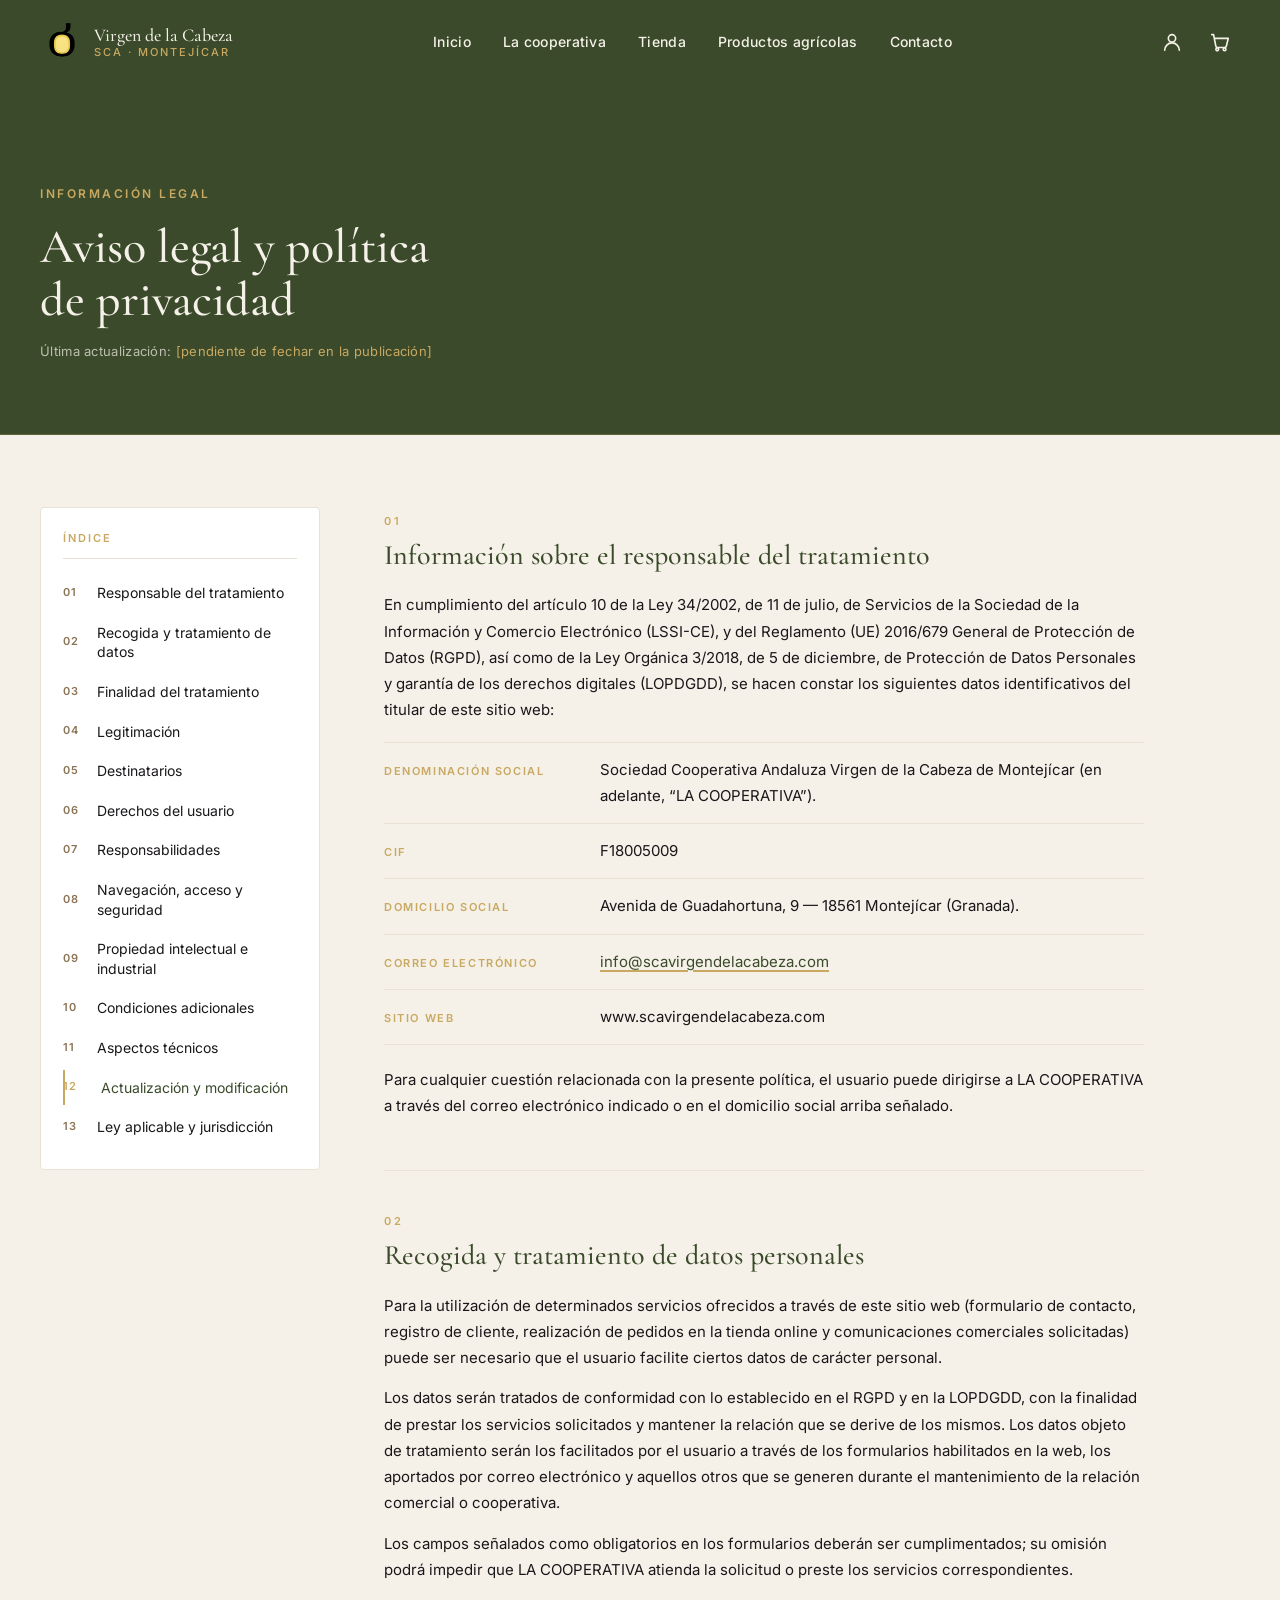
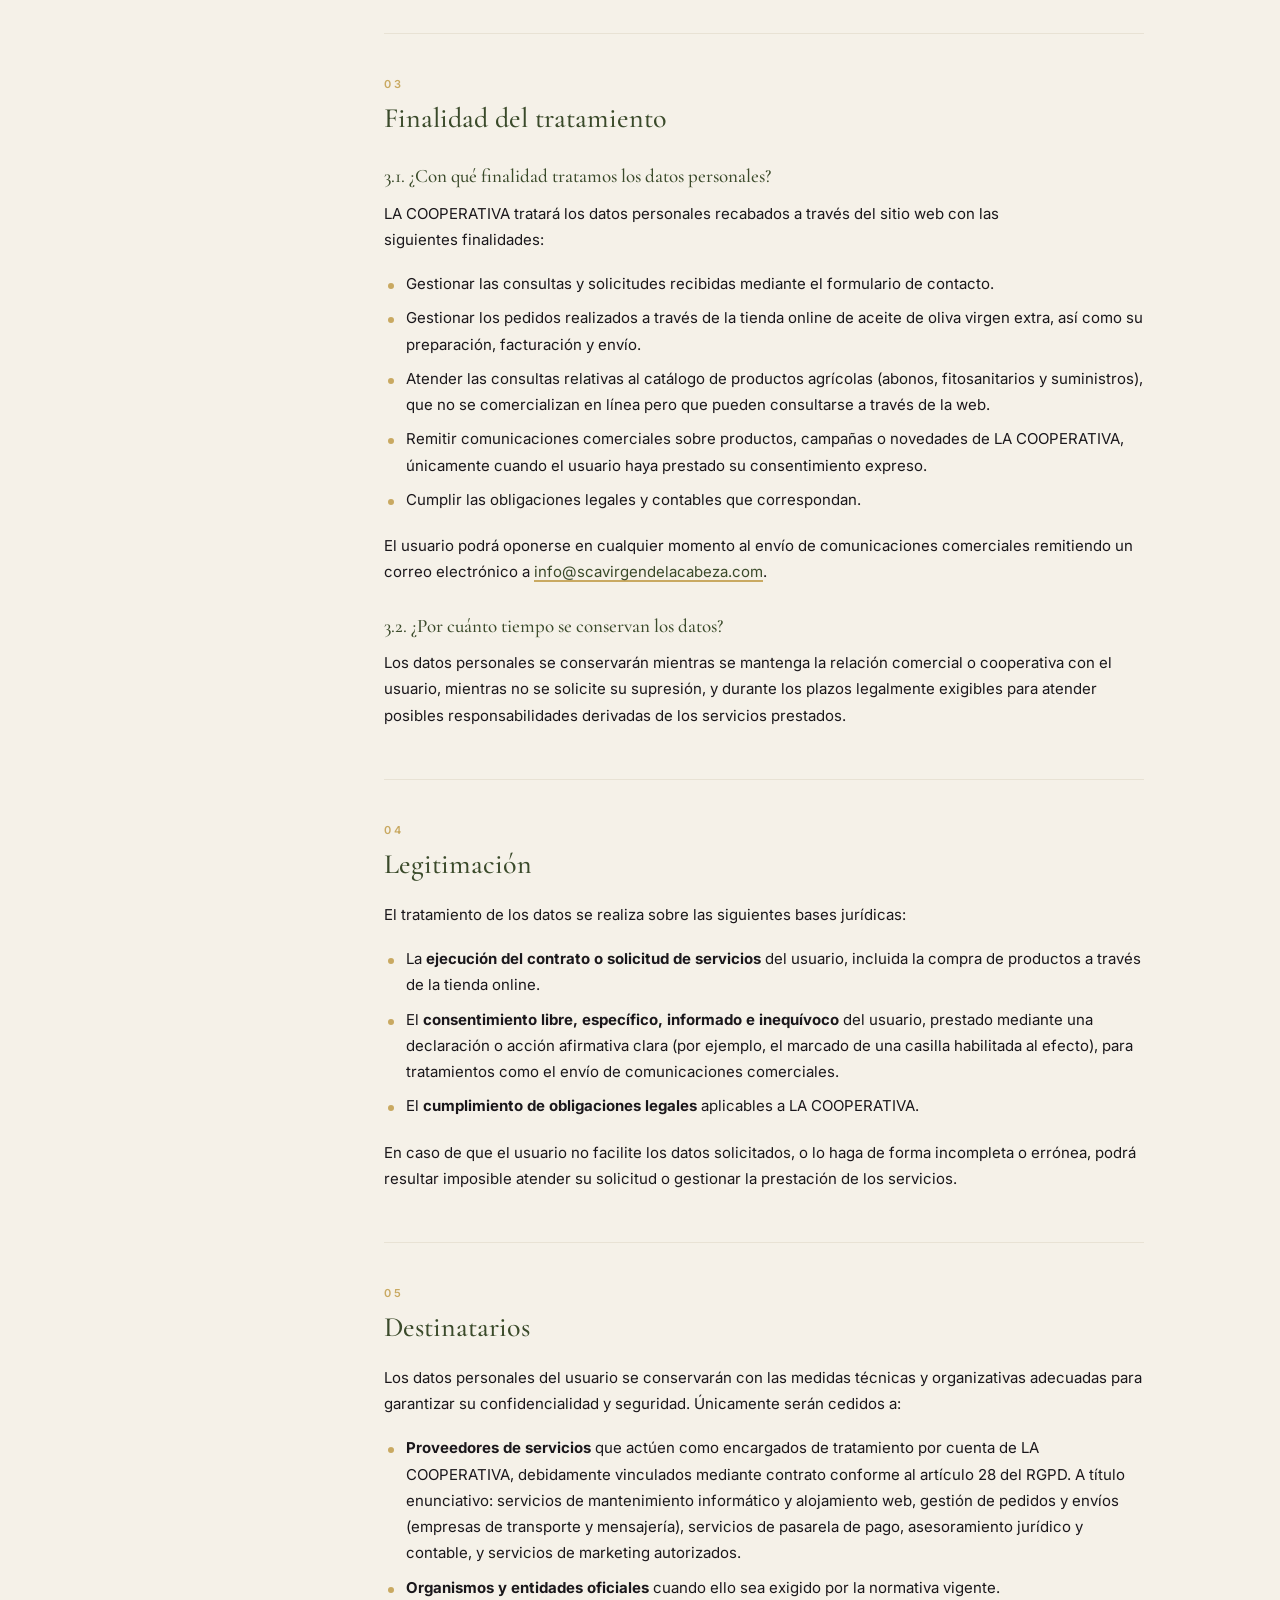
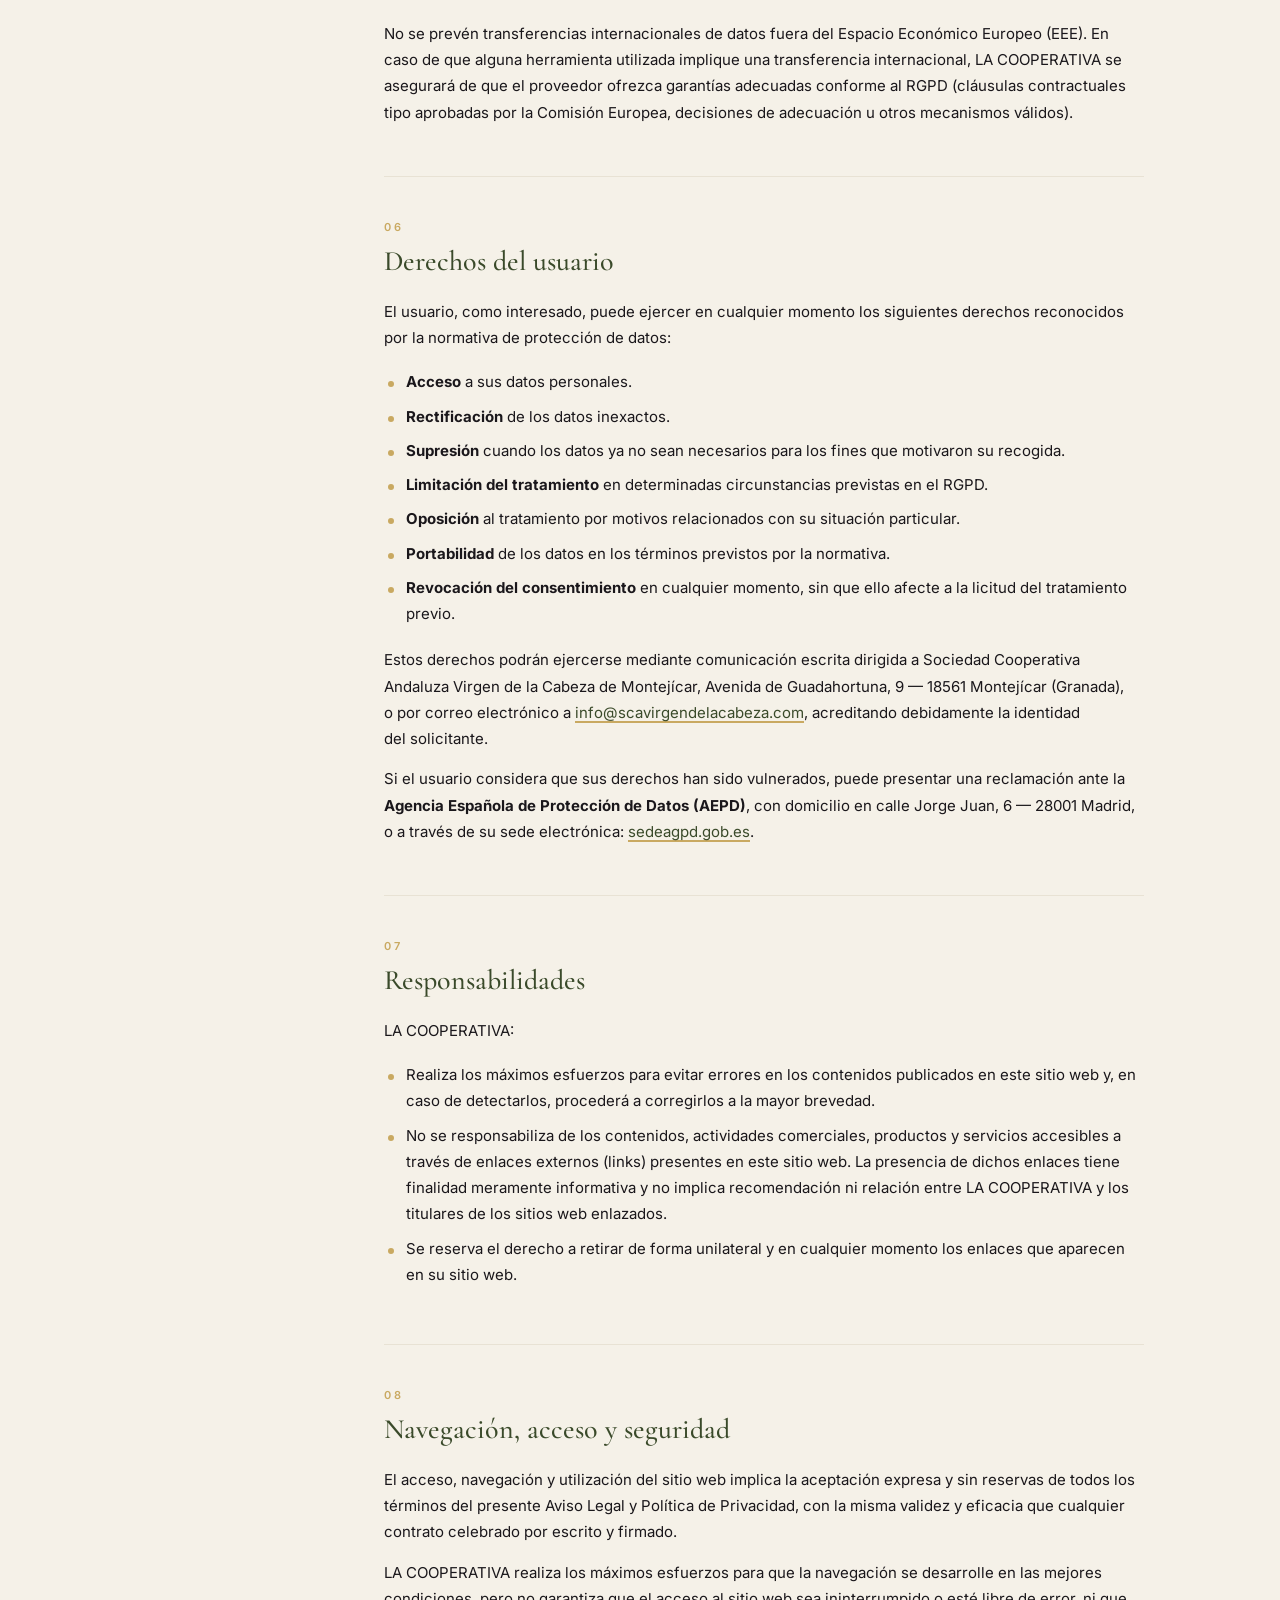
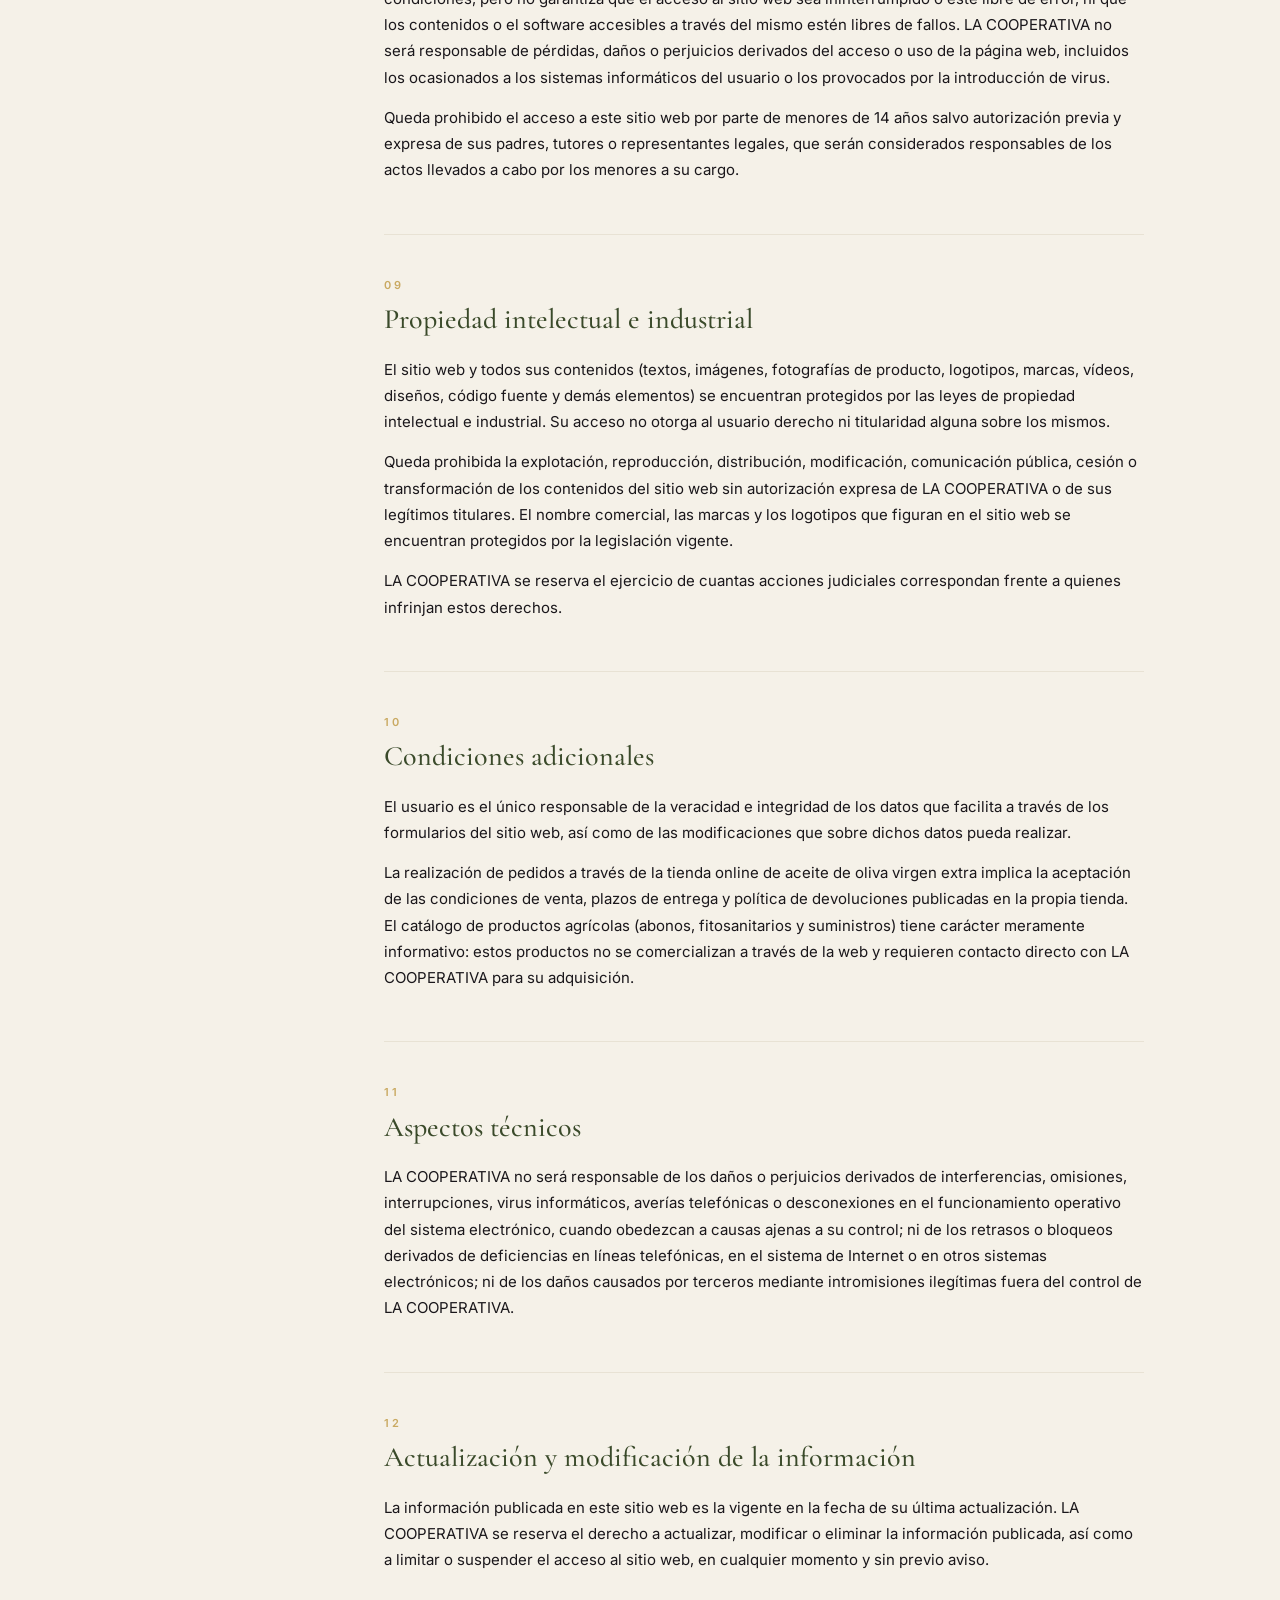
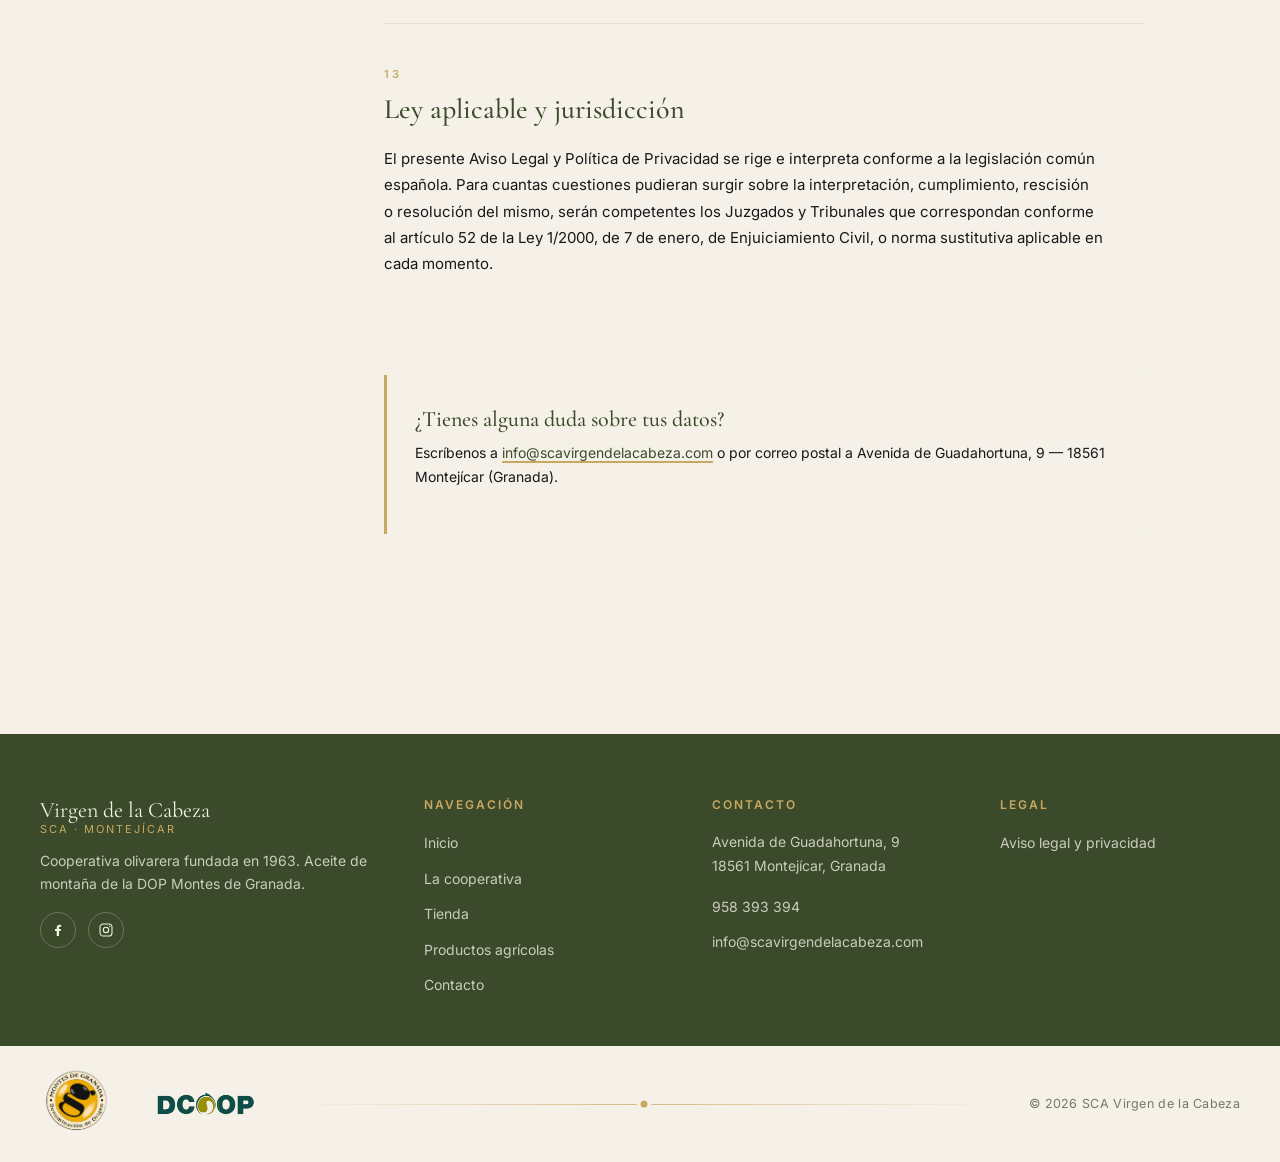
==== commit 221456b0: "Update aviso-legal.html" ====
--- a/aviso-legal.html
+++ b/aviso-legal.html
@@ -60,7 +60,7 @@
               <div class="acceso-form__campo">
                 <label class="acceso-form__etiqueta" for="acceso-usuario">Nº de socio o email</label>
                 <input class="acceso-form__input" type="text" id="acceso-usuario" name="usuario"
-                       autocomplete="username" placeholder="123456 · tu@correo.es" />
+                       autocomplete="username"/>
               </div>
               <div class="acceso-form__campo">
                 <label class="acceso-form__etiqueta" for="acceso-clave">Contraseña</label>
--- a/styles/componentes.css
+++ b/styles/componentes.css
@@ -236,47 +236,60 @@
 }
 .pie__red:hover { background-color: var(--color-dorado); border-color: var(--color-dorado); color: var(--color-carbon); }
 
-/* Franja inferior con sellos */
+/* Franja inferior: bloque crema EDGE-TO-EDGE con sellos + copyright y un
+   separador elegante en el medio (línea dorada con punto centrado). */
 .pie__franja {
-  border-top: 1px solid rgba(245, 241, 232, 0.15);
-  padding: 24px 0;
+  background-color: var(--color-crema);
+  padding: 22px 0;
+  margin-top: 0;
+}
+.pie__franja-inner {
+  width: 100%;
+  max-width: 1280px;
+  margin: 0 auto;
+  padding: 0 24px;
   display: flex;
   flex-direction: column;
   align-items: center;
   gap: 18px;
+  text-align: center;
 }
 .pie__sellos {
   display: flex;
   align-items: center;
-  gap: 32px;
-  color: rgba(245, 241, 232, 0.78);
-}
-/* Los sellos son <img src="*.svg"> en producción y SVG inline en algunos casos.
-   Cubrimos ambos selectores para que tengan exactamente el mismo tamaño. */
-.pie__sellos svg,
-.pie__sellos img { height: 56px; width: auto; display: block; }
-.pie__sellos-divisor {
-  width: 1px;
-  height: 44px;
-  background-color: rgba(245, 241, 232, 0.2);
+  gap: 40px;
+}
+.pie__sellos img {
+  height: 72px;
+  width: auto;
+  display: block;
+}
+.pie__franja-sep {
+  display: none;
 }
 .pie__copyright {
-  font-size: 12px;
-  color: rgba(245, 241, 232, 0.55);
+  font-size: 12.5px;
+  color: rgba(58, 74, 42, 0.7);
   letter-spacing: .3px;
-  text-align: center;
+  margin: 0;
 }
 
 /* ----------------------------------------------------------
-   Botón flotante "subir arriba"
+   Botón flotante "subir arriba" — material CASI completamente transparente:
+   el contenido detrás del botón debe leerse siempre. La flecha es lo único
+   que tiene presencia visual, y usa un doble drop-shadow (claro + oscuro)
+   para que destaque tanto sobre fondos oscuros como claros.
    ---------------------------------------------------------- */
 .subir-arriba {
   position: fixed;
-  right: 20px;
-  bottom: 20px;
-  width: 46px; height: 46px;
-  background-color: var(--color-oliva-oscuro);
-  color: var(--color-crema);
+  right: 22px;
+  bottom: 22px;
+  width: 50px; height: 50px;
+  background: transparent;
+  -webkit-backdrop-filter: none;
+  backdrop-filter: none;
+  border: 1px solid rgba(255, 255, 255, 0.18);
+  color: transparent;
   border-radius: 50%;
   display: inline-flex;
   align-items: center;
@@ -284,17 +297,45 @@
   opacity: 0;
   visibility: hidden;
   transform: translateY(10px);
-  transition: opacity var(--transicion-media), transform var(--transicion-media), background-color var(--transicion-rapida);
+  transition:
+    opacity var(--transicion-media),
+    transform var(--transicion-media),
+    background-color var(--transicion-rapida),
+    border-color var(--transicion-rapida);
   z-index: 40;
-  box-shadow: var(--sombra-media);
-}
+  box-shadow: none;
+  isolation: isolate;
+}
+/* Sin highlight especular ni halo: queremos transparencia total. */
+.subir-arriba::before,
+.subir-arriba::after { content: none; }
+
 .subir-arriba.es-visible {
   opacity: 1;
   visibility: visible;
   transform: translateY(0);
 }
-.subir-arriba:hover { background-color: var(--color-dorado); color: var(--color-carbon); }
-.subir-arriba svg { width: 18px; height: 18px; }
+/* La flecha: trazo blanco grueso con doble sombra (oscura + clara) para
+   leerse sobre cualquier fondo. */
+.subir-arriba svg {
+  width: 22px;
+  height: 22px;
+  stroke: #FFFFFF;
+  stroke-width: 2.6;
+  filter:
+    drop-shadow(0 1px 2px rgba(0, 0, 0, 0.55))
+    drop-shadow(0 0 4px rgba(0, 0, 0, 0.35));
+}
+.subir-arriba:hover {
+  background-color: rgba(255, 255, 255, 0.08);
+  border-color: rgba(255, 255, 255, 0.45);
+}
+.subir-arriba:hover svg {
+  filter:
+    drop-shadow(0 1px 2px rgba(0, 0, 0, 0.6))
+    drop-shadow(0 0 6px rgba(255, 255, 255, 0.55));
+}
+.subir-arriba svg { /* tamaño definido en la regla principal */ }
 
 /* ============================================================
    TARJETA-ACEITE — Tarjeta de la tienda (brief tienda.md)
@@ -906,8 +947,37 @@
    ---------------------------------------------------------- */
 @media (min-width: 768px) {
   .pie__grid { grid-template-columns: 1.4fr 1fr 1fr 1fr; gap: 48px; }
-  .pie__franja { flex-direction: row; justify-content: space-between; padding: 28px 0; }
-  .pie__copyright { text-align: right; }
+  .pie__franja-inner {
+    flex-direction: row;
+    justify-content: space-between;
+    align-items: center;
+    padding: 0 40px;
+    gap: 0;
+  }
+  .pie__franja-sep {
+    display: block;
+    flex: 1;
+    height: 1px;
+    margin: 0 36px;
+    position: relative;
+    background: linear-gradient(90deg,
+      transparent,
+      rgba(201, 169, 97, .35) 25%,
+      rgba(201, 169, 97, .75) 50%,
+      rgba(201, 169, 97, .35) 75%,
+      transparent);
+  }
+  .pie__franja-sep::after {
+    content: "";
+    position: absolute;
+    left: 50%; top: 50%;
+    transform: translate(-50%, -50%);
+    width: 7px;
+    height: 7px;
+    background-color: var(--color-dorado);
+    border-radius: 50%;
+    box-shadow: 0 0 0 4px var(--color-crema);
+  }
 
   /* Modal: dos columnas (imagen | info) y centrado con margen */
   .modal-producto {
--- a/styles/paginas.css
+++ b/styles/paginas.css
@@ -178,23 +178,31 @@
   text-decoration: none;
   color: inherit;
   transition: transform var(--transicion-rapida),
-    box-shadow var(--transicion-rapida),
-    border-color var(--transicion-rapida);
-}
-
+              box-shadow var(--transicion-rapida),
+              border-color var(--transicion-rapida);
+}
 .tarjeta-uso:hover {
   transform: translateY(-4px);
   box-shadow: var(--sombra-media);
   border-color: var(--color-dorado);
   color: inherit;
 }
-
 .tarjeta-uso__icono {
-  width: 60px;
-  height: 60px;
+  width: 100%;
+  aspect-ratio: 4 / 3;
+  display: flex;
+  align-items: center;
+  justify-content: center;
+  overflow: hidden;
+  border-radius: 4px;
   color: var(--color-dorado);
 }
-
+.tarjeta-uso__icono img {
+  width: 100%;
+  height: 100%;
+  object-fit: cover;
+  display: block;
+}
 .tarjeta-uso__titulo {
   font-family: var(--fuente-titular);
   font-weight: 500;
@@ -202,7 +210,6 @@
   margin: 0;
   color: var(--color-oliva-oscuro);
 }
-
 .tarjeta-uso__descripcion {
   font-size: 15px;
   line-height: 1.6;
@@ -210,7 +217,6 @@
   margin: 0;
   flex-grow: 1;
 }
-
 .tarjeta-uso__enlace {
   margin-top: 8px;
   font-size: 14px;
@@ -221,15 +227,11 @@
   align-items: center;
   gap: 8px;
 }
-
 .tarjeta-uso__flecha {
   display: inline-block;
   transition: transform var(--transicion-rapida);
 }
-
-.tarjeta-uso:hover .tarjeta-uso__flecha {
-  transform: translateX(6px);
-}
+.tarjeta-uso:hover .tarjeta-uso__flecha { transform: translateX(6px); }
 
 /* ----------------------------------------------------------
    4. Cronología de hitos
@@ -1079,6 +1081,32 @@
     padding: 36px 20px;
     position: relative;
   }
+
+.diagrama__paso {
+  display: flex;
+  flex-direction: column;
+  align-items: center;
+  text-align: center;
+  position: relative;
+}
+.diagrama__icono {
+  width: 56px; height: 56px;
+  color: var(--color-dorado);
+  margin-bottom: 14px;
+}
+.diagrama__titulo {
+  font-family: var(--fuente-titular);
+  font-size: 20px;
+  font-weight: 500;
+  color: var(--color-oliva-oscuro);
+  margin: 0 0 4px;
+}
+.diagrama__descripcion {
+  font-size: 13px;
+  color: var(--color-tierra);
+  margin: 0;
+  line-height: 1.4;
+}
 
   /* Flecha entre pasos (no en el último) */
   .diagrama__paso:not(:last-child)::after {
